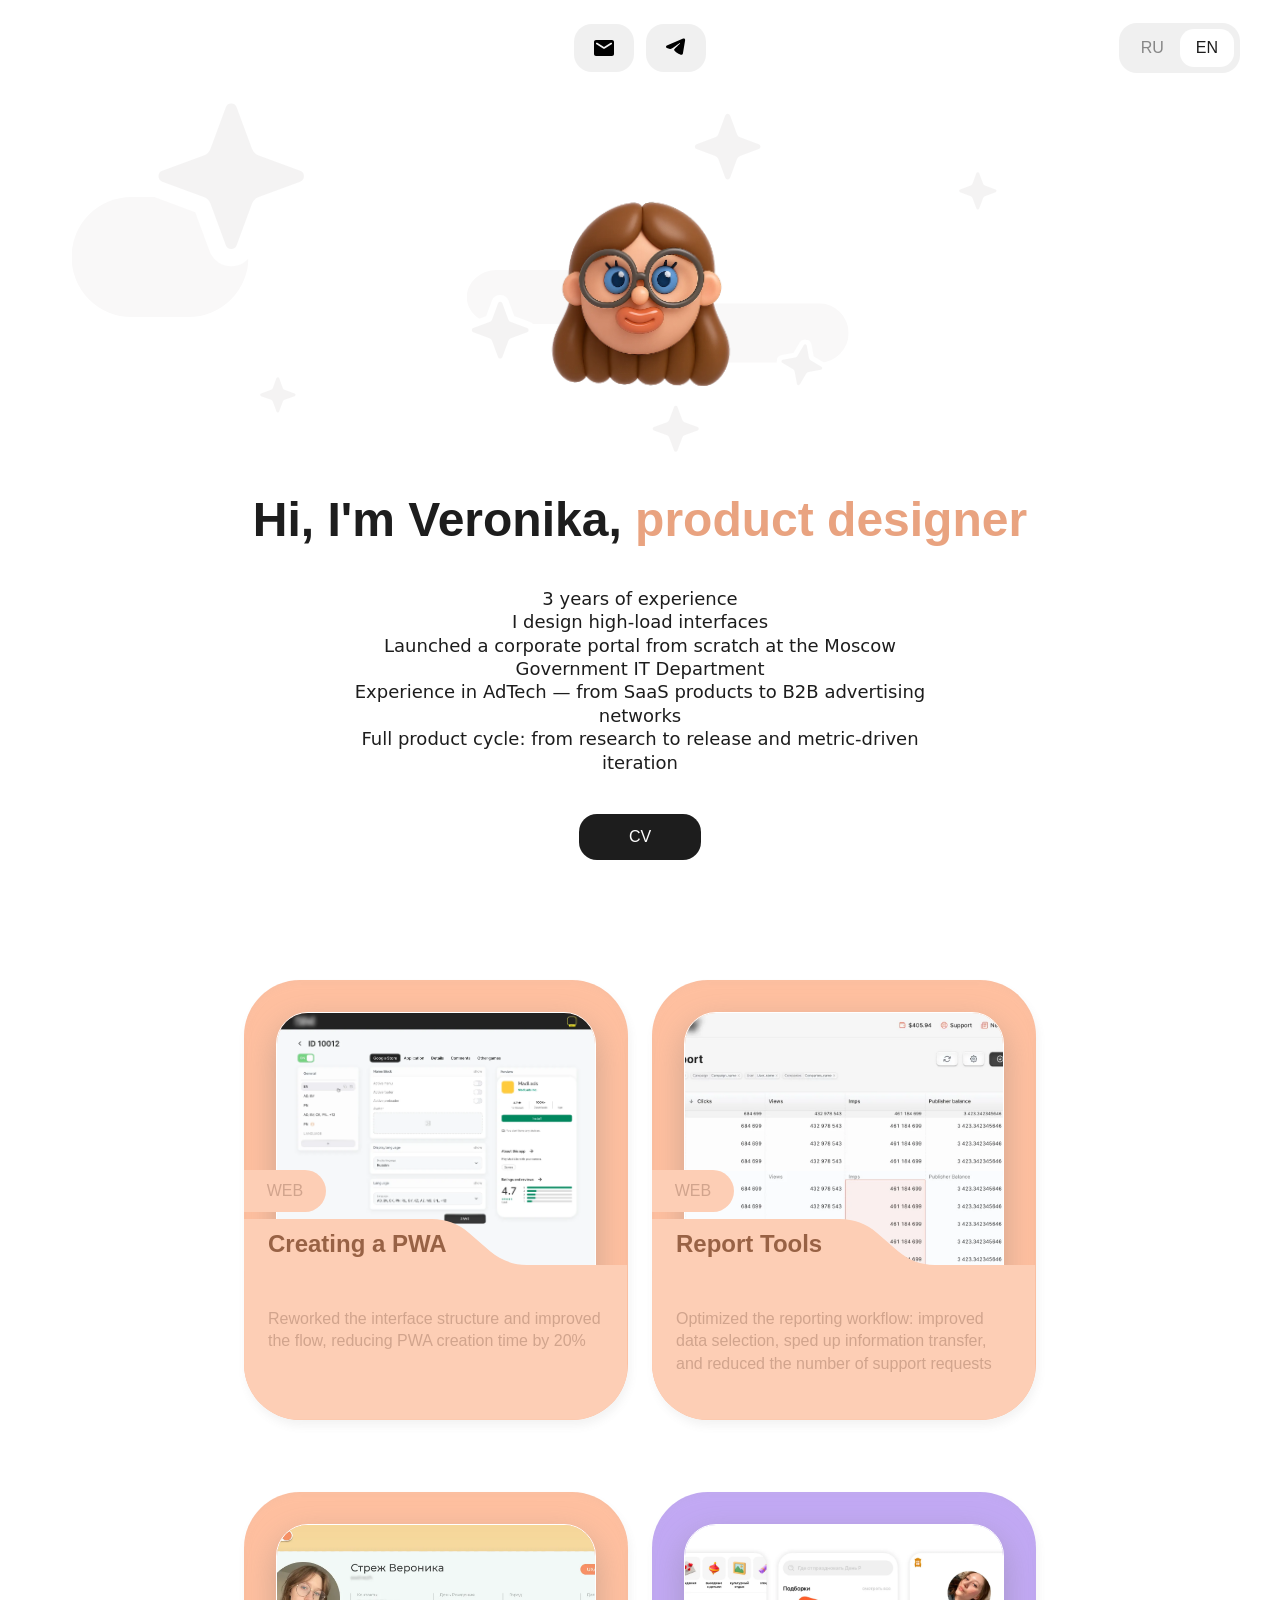
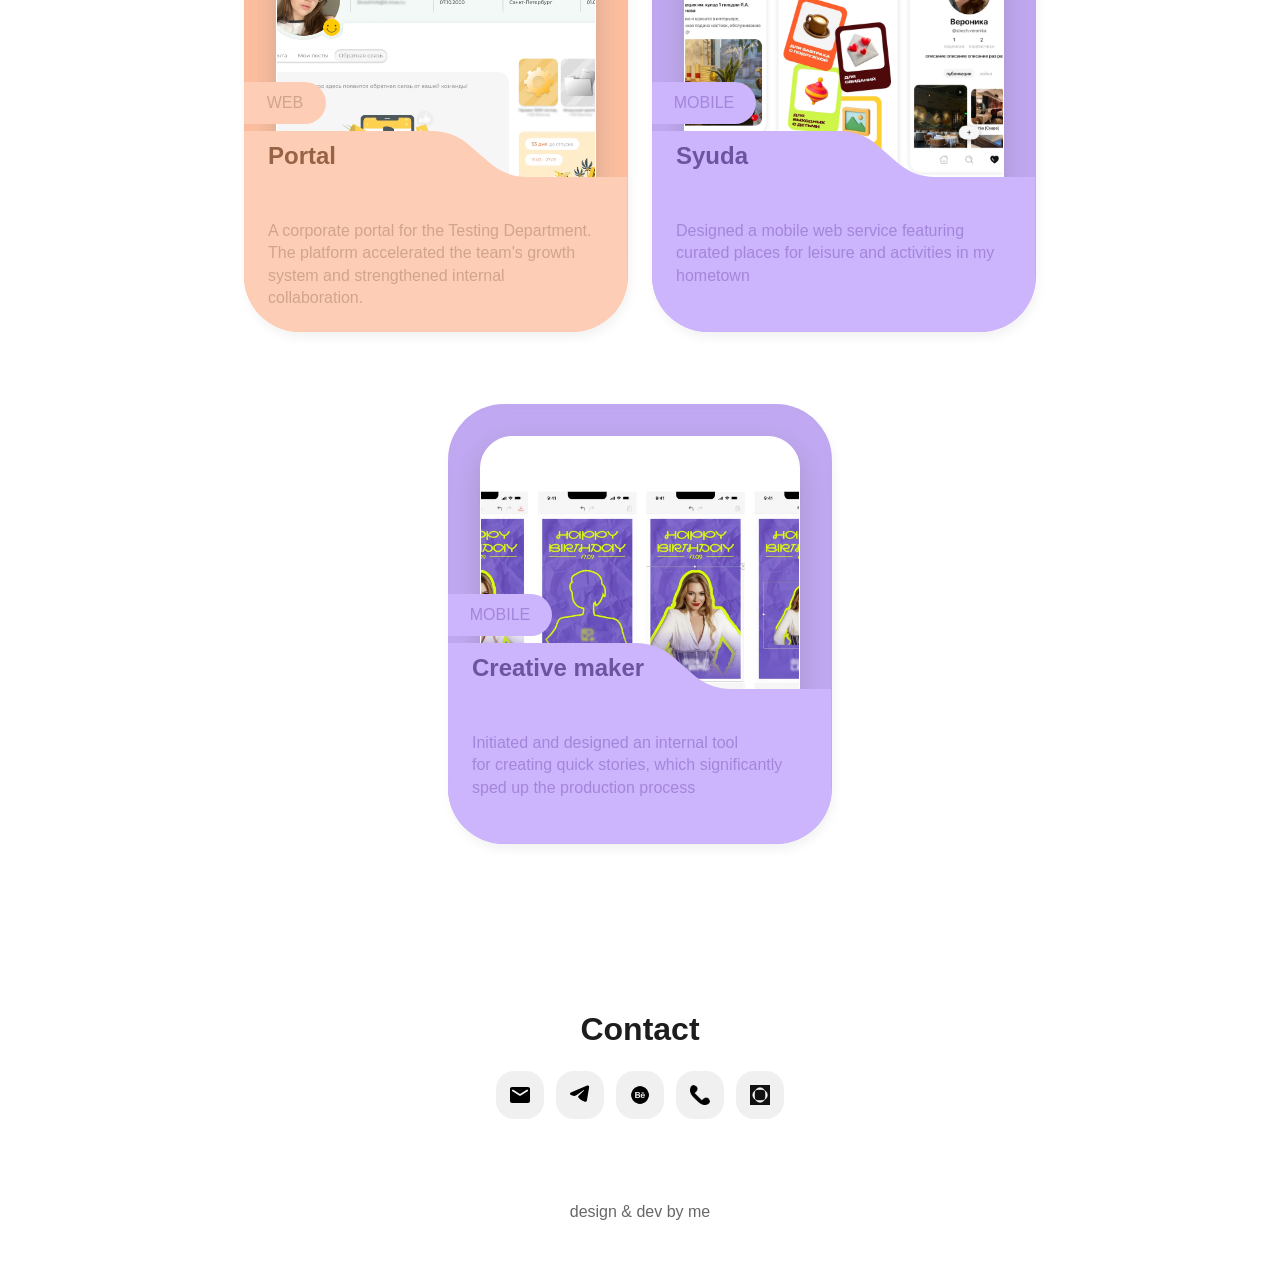
==== index.html @ a5e34893 "fix bh icon size" ====
<!DOCTYPE html>
<html lang="ru">
<head>
    <meta charset="UTF-8">
    <meta name="viewport" content="width=device-width, initial-scale=1.0">
    <title>Veronika Strezh - Portfolio</title>
    <link rel="icon" type="image/webp" href="images/avatar.webp">
    <link rel="apple-touch-icon" href="images/avatar.webp">
    <link rel="preload" as="image" href="images/avatar.webp">
    <link rel="preload" as="image" href="images/project-nda.webp">
    <link rel="preload" as="image" href="images/project-portal.webp">
    <link rel="preload" as="image" href="images/cell-selection.webp">
    <link rel="preload" as="image" href="images/syuda_2.webp">
    <link rel="preload" as="image" href="images/Frame 10659.webp">
    <link rel="stylesheet" href="styles.css">
    
    <!-- Yandex.Metrika counter -->
    <script type="text/javascript">
        (function(m,e,t,r,i,k,a){
            m[i]=m[i]||function(){(m[i].a=m[i].a||[]).push(arguments)};
            m[i].l=1*new Date();
            for (var j = 0; j < document.scripts.length; j++) {if (document.scripts[j].src === r) { return; }}
            k=e.createElement(t),a=e.getElementsByTagName(t)[0],k.async=1,k.src=r,a.parentNode.insertBefore(k,a)
        })(window, document,'script','https://mc.yandex.ru/metrika/tag.js?id=105452955', 'ym');

        ym(105452955, 'init', {ssr:true, webvisor:true, clickmap:true, ecommerce:"dataLayer", accurateTrackBounce:true, trackLinks:true});
    </script>
    <noscript><div><img src="https://mc.yandex.ru/watch/105452955" style="position:absolute; left:-9999px;" alt="" loading="lazy" width="1" height="1" /></div></noscript>
    <!-- /Yandex.Metrika counter -->
</head>
<body>
    <!-- Header -->
    <header class="header">
        <div class="header-container">
            <div class="email-btn-wrapper">
                <button class="header-email-btn" id="email-btn">
                    <svg class="email-icon" width="20" height="16" viewBox="0 0 20 16" fill="none" xmlns="http://www.w3.org/2000/svg" aria-hidden="true" focusable="false">
                        <path d="M18 0H2C0.9 0 0.00999999 0.9 0.00999999 2L0 14C0 15.1 0.9 16 2 16H18C19.1 16 20 15.1 20 14V2C20 0.9 19.1 0 18 0ZM17.6 4.25L10.53 8.67C10.21 8.87 9.79 8.87 9.47 8.67L2.4 4.25C2.29973 4.19371 2.21192 4.11766 2.14189 4.02645C2.07186 3.93525 2.02106 3.83078 1.99258 3.71937C1.96409 3.60796 1.9585 3.49194 1.97616 3.37831C1.99381 3.26468 2.03434 3.15581 2.09528 3.0583C2.15623 2.96079 2.23632 2.87666 2.33073 2.811C2.42513 2.74533 2.53187 2.69951 2.6445 2.6763C2.75712 2.65309 2.87328 2.65297 2.98595 2.67595C3.09863 2.69893 3.20546 2.74453 3.3 2.81L10 7L16.7 2.81C16.7945 2.74453 16.9014 2.69893 17.014 2.67595C17.1267 2.65297 17.2429 2.65309 17.3555 2.6763C17.4681 2.69951 17.5749 2.74533 17.6693 2.811C17.7637 2.87666 17.8438 2.96079 17.9047 3.0583C17.9657 3.15581 18.0062 3.26468 18.0238 3.37831C18.0415 3.49194 18.0359 3.60796 18.0074 3.71937C17.9789 3.83078 17.9281 3.93525 17.8581 4.02645C17.7881 4.11766 17.7003 4.19371 17.6 4.25Z" fill="black"/>
                    </svg>
                    <span class="email-text">strezh.veronika@mail.ru</span>
                </button>
                <div id="email-notification" class="email-notification" data-i18n="email-copied">Email copied</div>
            </div>
            <button class="header-email-btn telegram-header-btn" id="telegram-btn">
                <svg class="email-icon" width="21" height="20" viewBox="0 0 21 20" fill="none" xmlns="http://www.w3.org/2000/svg" aria-hidden="true" focusable="false">
                    <path fill-rule="evenodd" clip-rule="evenodd" d="M18.0169 0.117465C18.264 0.013456 18.5345 -0.022416 18.8002 0.0135823C19.0659 0.0495806 19.317 0.156133 19.5276 0.32215C19.7381 0.488167 19.9003 0.707579 19.9973 0.957548C20.0942 1.20752 20.1224 1.47891 20.0789 1.74347L17.8109 15.5005C17.5909 16.8275 16.1349 17.5885 14.9179 16.9275C13.8999 16.3745 12.3879 15.5225 11.0279 14.6335C10.3479 14.1885 8.26489 12.7635 8.52089 11.7495C8.74089 10.8825 12.2409 7.62447 14.2409 5.68747C15.0259 4.92647 14.6679 4.48747 13.7409 5.18747C11.4389 6.92547 7.74289 9.56847 6.52089 10.3125C5.44289 10.9685 4.88089 11.0805 4.20889 10.9685C2.98289 10.7645 1.84589 10.4485 0.917888 10.0635C-0.336112 9.54347 -0.275112 7.81947 0.916888 7.31747L18.0169 0.117465Z" fill="black"/>
                </svg>
                <span class="email-text">@raaisondetre</span>
            </button>
            <div class="header-lang">
                <button class="lang-btn active">RU</button>
                <button class="lang-btn">EN</button>
            </div>
        </div>
    </header>

    <!-- Hero Section -->
    <section class="hero">
        <div class="hero-container">
            <div class="hero-avatar">
                <div class="avatar-placeholder">
                    <img src="images/element.bck-left.svg" alt="" class="avatar-background-element" loading="lazy" width="119" height="40">
                    <img src="images/Star 8.svg" alt="" class="avatar-star-left-element" loading="lazy" width="63" height="63">
                    <img src="images/Star 8.svg" alt="" class="avatar-star-left-element-new-duplicate" loading="lazy" width="63" height="63">
                    <img src="images/element.bck-right.svg" alt="" class="avatar-background-element-right" loading="lazy" width="127" height="44">
                    <img src="images/Star 8.svg" alt="" class="avatar-star-right-element" loading="lazy" width="63" height="63">
                    <img src="images/Star 8.svg" alt="" class="avatar-star-right-element-duplicate" loading="lazy" width="63" height="63">
                    <img src="images/Star 8.svg" alt="" class="avatar-star-right-element-duplicate-2" loading="lazy" width="63" height="63">
                    <img src="images/Star 8.svg" alt="" class="avatar-star-5-element" loading="lazy" width="63" height="63">
                    <img src="images/element.bck-large-2.svg" alt="" class="avatar-background-element-duplicate" loading="lazy" width="59" height="40">
                    <img src="images/heart.webp" alt="" class="avatar-heart-element" loading="lazy" width="512" height="512">
                    <img src="images/heart.webp" alt="" class="avatar-heart-element-duplicate" loading="lazy" width="512" height="512">
                    <img src="images/heart.webp" alt="" class="avatar-heart-element-duplicate-2" loading="lazy" width="512" height="512">
                    <img src="images/Star 8.svg" alt="" class="avatar-heart-element-star" loading="lazy" width="63" height="63">
                    <img src="images/Star 8.svg" alt="" class="avatar-star-3-element" loading="lazy" width="63" height="63">
                    <img src="images/Star 8.svg" alt="" class="avatar-star-8-duplicate" loading="lazy" width="63" height="63">
                    <img src="images/heart.webp" alt="" class="avatar-heart-element-top" loading="lazy" width="512" height="512">
                    <img src="images/heart.webp" alt="" class="avatar-heart-element-top-duplicate" loading="lazy" width="512" height="512">
                    <img src="images/Star 8.svg" alt="" class="avatar-star-element" loading="lazy" width="63" height="63">
                    <img src="images/avatar.webp" alt="Veronika Strezh" class="avatar-image" decoding="async" fetchpriority="high" loading="eager" width="274" height="274">
                </div>
            </div>
            <h1 class="hero-title" data-i18n="hero-title">Hi, I'm Veronika, <span class="product-designer" data-i18n="product-designer">product designer</span></h1>
            <div class="hero-description-container">
                <p class="hero-description" data-i18n="hero-description">
                    3 years of experience<br>I design high-load interfaces<br>Launched a corporate portal from scratch at the Moscow Government IT Department<br>Experience in AdTech — from SaaS products to B2B advertising networks<br>Full product cycle: from research to release and metric-driven iteration
                </p>
            </div>
            <button class="btn-cv" data-i18n="cv">CV</button>
        </div>
    </section>

    <!-- Projects Section -->
    <section class="projects">
        <div class="projects-container">
            <a href="pwa.html" class="project-card-link">
                <div class="project-card">
                    <img src="images/project-nda.webp" alt="NDA Project" class="project-image" decoding="async" loading="lazy" width="320" height="330">
                    <span class="project-tag">web</span>
                    <svg class="overlay-vector" width="421" height="220" viewBox="0 0 421 220" fill="none" xmlns="http://www.w3.org/2000/svg" aria-hidden="true" focusable="false">
                        <path d="M0 3.62471e-05L206.267 3.61827e-06C221.019 1.28479e-06 235.274 5.32373 246.415 14.9929L269.835 35.3197C280.976 44.9888 295.231 50.3125 309.983 50.3125L420 50.3125L420.084 163.959C420.107 194.903 395.028 220 364.084 220H56.0933C25.1778 220 0.110902 194.947 0.0933144 164.032L0 3.62471e-05Z" fill="#FDCEB5"/>
                    </svg>
                    <div class="overlay-text">
                        <h3 class="overlay-title" data-i18n="project-1-title">Creating a PWA</h3>
                        <p class="overlay-description" data-i18n="project-1-description">Reworked the interface structure and improved the flow, reducing PWA creation time by&nbsp;20%</p>
                    </div>
                </div>
            </a>

            <a href="cell-selection.html" class="project-card-link">
                <div class="project-card">
                    <img src="images/cell-selection.webp" alt="Cell selection Project" class="project-image" decoding="async" loading="lazy" width="320" height="330">
                    <span class="project-tag">web</span>
                    <svg class="overlay-vector" width="421" height="220" viewBox="0 0 421 220" fill="none" xmlns="http://www.w3.org/2000/svg" aria-hidden="true" focusable="false">
                        <path d="M0 3.62471e-05L206.267 3.61827e-06C221.019 1.28479e-06 235.274 5.32373 246.415 14.9929L269.835 35.3197C280.976 44.9888 295.231 50.3125 309.983 50.3125L420 50.3125L420.084 163.959C420.107 194.903 395.028 220 364.084 220H56.0933C25.1778 220 0.110902 194.947 0.0933144 164.032L0 3.62471e-05Z" fill="#FDCEB5"/>
                    </svg>
                    <div class="overlay-text">
                        <h3 class="overlay-title" data-i18n="project-4-title">Report Tools</h3>
                        <p class="overlay-description" data-i18n="project-4-description">Optimized the reporting workflow: improved data selection, sped up&nbsp;information transfer, and reduced the number of&nbsp;support requests</p>
                    </div>
                </div>
            </a>

            <a href="portal.html" class="project-card-link">
                <div class="project-card">
                    <img src="images/project-portal.webp" alt="Portal Project" class="project-image" decoding="async" loading="lazy" width="320" height="330">
                    <span class="project-tag">web</span>
                    <svg class="overlay-vector" width="421" height="220" viewBox="0 0 421 220" fill="none" xmlns="http://www.w3.org/2000/svg" aria-hidden="true" focusable="false">
                        <path d="M0 3.62471e-05L206.267 3.61827e-06C221.019 1.28479e-06 235.274 5.32373 246.415 14.9929L269.835 35.3197C280.976 44.9888 295.231 50.3125 309.983 50.3125L420 50.3125L420.084 163.959C420.107 194.903 395.028 220 364.084 220H56.0933C25.1778 220 0.110902 194.947 0.0933144 164.032L0 3.62471e-05Z" fill="#FDCEB5"/>
                    </svg>
                    <div class="overlay-text">
                        <h3 class="overlay-title" data-i18n="project-2-title">Portal</h3>
                        <p class="overlay-description" data-i18n="project-2-description">A corporate portal for the&nbsp;Testing Department. The&nbsp;platform accelerated the&nbsp;team's growth system and&nbsp;strengthened internal collaboration.</p>
                    </div>
                </div>
            </a>

            <a href="syuda.html" class="project-card-link">
                <div class="project-card">
                    <img src="images/syuda_2.webp" alt="Сюда" class="project-image" decoding="async" loading="lazy" width="320" height="330">
                    <span class="project-tag">mobile</span>
                    <svg class="overlay-vector" width="421" height="220" viewBox="0 0 421 220" fill="none" xmlns="http://www.w3.org/2000/svg" aria-hidden="true" focusable="false">
                        <path d="M0 3.62471e-05L206.267 3.61827e-06C221.019 1.28479e-06 235.274 5.32373 246.415 14.9929L269.835 35.3197C280.976 44.9888 295.231 50.3125 309.983 50.3125L420 50.3125L420.084 163.959C420.107 194.903 395.028 220 364.084 220H56.0933C25.1778 220 0.110902 194.947 0.0933144 164.032L0 3.62471e-05Z" fill="#CDB5FD"/>
                    </svg>
                    <div class="overlay-text">
                        <h3 class="overlay-title" data-i18n="project-5-title">Report Tools</h3>
                        <p class="overlay-description" data-i18n="project-5-description">Optimized the reporting workflow: improved data selection, sped up&nbsp;information transfer, and reduced the number of&nbsp;support requests</p>
                    </div>
                </div>
            </a>

            <a href="creative-maker.html" class="project-card-link">
                <div class="project-card">
                    <img src="images/Frame 10659.webp" alt="Generation 1" class="project-image project-image-third" decoding="async" loading="lazy" width="320" height="330">
                    <span class="project-tag">mobile</span>
                    <svg class="overlay-vector" width="421" height="220" viewBox="0 0 421 220" fill="none" xmlns="http://www.w3.org/2000/svg" aria-hidden="true" focusable="false">
                        <path d="M0 3.62471e-05L206.267 3.61827e-06C221.019 1.28479e-06 235.274 5.32373 246.415 14.9929L269.835 35.3197C280.976 44.9888 295.231 50.3125 309.983 50.3125L420 50.3125L420.084 163.959C420.107 194.903 395.028 220 364.084 220H56.0933C25.1778 220 0.110902 194.947 0.0933144 164.032L0 3.62471e-05Z" fill="#CDB5FD"/>
                    </svg>
                    <div class="overlay-text">
                        <h3 class="overlay-title" data-i18n="project-3-title">Creative maker</h3>
                        <p class="overlay-description" data-i18n="project-3-description">Initiated and designed an internal tool for&nbsp;creating quick stories, which significantly sped up&nbsp;the production process</p>
                    </div>
                </div>
            </a>
        </div>
    </section>

    <!-- Footer / Contact -->
    <footer class="footer">
        <div class="footer-container">
            <h2 class="footer-title" data-i18n="contact">Contact</h2>
            <div class="footer-buttons">
                <div class="email-btn-wrapper">
                    <button class="header-email-btn footer-contact-btn" id="footer-email-btn-1">
                        <svg class="email-icon" width="20" height="16" viewBox="0 0 20 16" fill="none" xmlns="http://www.w3.org/2000/svg" aria-hidden="true" focusable="false">
                            <path d="M18 0H2C0.9 0 0.00999999 0.9 0.00999999 2L0 14C0 15.1 0.9 16 2 16H18C19.1 16 20 15.1 20 14V2C20 0.9 19.1 0 18 0ZM17.6 4.25L10.53 8.67C10.21 8.87 9.79 8.87 9.47 8.67L2.4 4.25C2.29973 4.19371 2.21192 4.11766 2.14189 4.02645C2.07186 3.93525 2.02106 3.83078 1.99258 3.71937C1.96409 3.60796 1.9585 3.49194 1.97616 3.37831C1.99381 3.26468 2.03434 3.15581 2.09528 3.0583C2.15623 2.96079 2.23632 2.87666 2.33073 2.811C2.42513 2.74533 2.53187 2.69951 2.6445 2.6763C2.75712 2.65309 2.87328 2.65297 2.98595 2.67595C3.09863 2.69893 3.20546 2.74453 3.3 2.81L10 7L16.7 2.81C16.7945 2.74453 16.9014 2.69893 17.014 2.67595C17.1267 2.65297 17.2429 2.65309 17.3555 2.6763C17.4681 2.69951 17.5749 2.74533 17.6693 2.811C17.7637 2.87666 17.8438 2.96079 17.9047 3.0583C17.9657 3.15581 18.0062 3.26468 18.0238 3.37831C18.0415 3.49194 18.0359 3.60796 18.0074 3.71937C17.9789 3.83078 17.9281 3.93525 17.8581 4.02645C17.7881 4.11766 17.7003 4.19371 17.6 4.25Z" fill="black"/>
                        </svg>
                        <span class="email-text">strezh.veronika@mail.ru</span>
                    </button>
                    <div class="email-notification footer-notification" id="footer-email-notification-1" data-i18n="email-copied">Email copied</div>
                </div>
                <button class="header-email-btn footer-contact-btn" id="footer-telegram-btn-1">
                    <svg class="email-icon" width="21" height="20" viewBox="0 0 21 20" fill="none" xmlns="http://www.w3.org/2000/svg" aria-hidden="true" focusable="false">
                        <path fill-rule="evenodd" clip-rule="evenodd" d="M18.0169 0.117465C18.264 0.013456 18.5345 -0.022416 18.8002 0.0135823C19.0659 0.0495806 19.317 0.156133 19.5276 0.32215C19.7381 0.488167 19.9003 0.707579 19.9973 0.957548C20.0942 1.20752 20.1224 1.47891 20.0789 1.74347L17.8109 15.5005C17.5909 16.8275 16.1349 17.5885 14.9179 16.9275C13.8999 16.3745 12.3879 15.5225 11.0279 14.6335C10.3479 14.1885 8.26489 12.7635 8.52089 11.7495C8.74089 10.8825 12.2409 7.62447 14.2409 5.68747C15.0259 4.92647 14.6679 4.48747 13.7409 5.18747C11.4389 6.92547 7.74289 9.56847 6.52089 10.3125C5.44289 10.9685 4.88089 11.0805 4.20889 10.9685C2.98289 10.7645 1.84589 10.4485 0.917888 10.0635C-0.336112 9.54347 -0.275112 7.81947 0.916888 7.31747L18.0169 0.117465Z" fill="black"/>
                    </svg>
                    <span class="email-text">@raaisondetre</span>
                </button>
                <button class="header-email-btn footer-contact-btn" id="footer-behance-btn">
                    <img src="images/bh.png" alt="BH" class="email-icon" loading="lazy" width="24" height="24">
                    <span class="email-text">strezh.veronika@mail.ru</span>
                </button>
                <div class="email-btn-wrapper">
                    <button class="header-email-btn footer-contact-btn" id="footer-phone-btn">
                        <img src="images/phone.png" alt="Phone" class="email-icon" loading="lazy" width="20" height="20">
                    </button>
                    <div class="email-notification footer-notification" id="footer-phone-notification" data-i18n="phone-copied">Phone number copied</div>
                </div>
                <button class="header-email-btn footer-contact-btn" id="footer-dprofile-btn">
                    <img src="images/dprofile.jpg" alt="Profile" class="email-icon" loading="lazy" width="20" height="20">
                    <span class="email-text">strezh.veronika@mail.ru</span>
                </button>
            </div>
            <p class="footer-credit" data-i18n="footer-credit">design & dev by me</p>
        </div>
    </footer>

    <script>
        const emailBtn = document.getElementById('email-btn');
        const notification = document.getElementById('email-notification');
        const email = 'strezh.veronika@mail.ru';

        emailBtn.addEventListener('click', async function() {
            try {
                await navigator.clipboard.writeText(email);
                
                // Показываем уведомление
                notification.classList.add('show');
                
                // Скрываем уведомление через 1 секунду
                setTimeout(() => {
                    notification.classList.remove('show');
                }, 1000);
            } catch (err) {
                // Fallback для старых браузеров
                const textArea = document.createElement('textarea');
                textArea.value = email;
                textArea.style.position = 'fixed';
                textArea.style.opacity = '0';
                document.body.appendChild(textArea);
                textArea.select();
                document.execCommand('copy');
                document.body.removeChild(textArea);
                
                notification.classList.add('show');
                setTimeout(() => {
                    notification.classList.remove('show');
                }, 1000);
            }
        });

        const telegramBtn = document.getElementById('telegram-btn');
        const telegramUsername = 'raaisondetre';

        telegramBtn.addEventListener('click', function() {
            // Открываем Telegram с контактом
            window.open(`https://t.me/${telegramUsername}`, '_blank');
        });

        // Переключение языка
        const translations = {
            ru: {
                'email-copied': 'email скопирован',
                'hero-title': 'Привет,<br>Я — Вероника,',
                'product-designer': 'продуктовый дизайнер',
                'hero-description': '3 года опыта<br>Проектирую высоконагруженные интерфейсы<br>Запустила с нуля корпоративный портал в ДИТ Москвы<br>Опыт в AdTech — от SaaS и до B2B-рекламных сетей<br>Полный цикл: от исследований до релиза и развития на основе метрик',
                'cv': 'Резюме',
                'project-1-title': 'Создание PWA',
                'project-1-description': 'Переработала структуру интерфейса и&nbsp;улучшила флоу, время&nbsp;на создание PWA сократилось на&nbsp;20%',
                'project-2-title': 'Портал',
                'project-2-description': 'Корпоративный портал для отдела тестирования ДИТ. Ускорил рост команды и повысил вовлечённость',
                'project-3-title': 'Конструктор<br>креативов',
                'project-3-description': 'Инициировала и спроектировала внутренний инструмент для генерации сторис, ускорив их создание',
                'project-4-title': 'Оптимизация<br>отчетов',
                'project-4-description': 'Оптимизировала работу с отчётами: ускорила перенос данных и снизила нагрузку на поддержку',
                'project-5-title': 'Сюдá',
                'project-5-description': 'Создала мобильный веб-сервис с&nbsp;подборками мест для досуга в родном городе',
                'contact': 'Контакты',
                'phone-copied': 'номер телефона скопирован',
                'footer-credit': 'design & dev by me'
            },
            en: {
                'email-copied': 'email copied',
                'hero-title': 'Hi, I\'m Veronika,',
                'product-designer': 'product designer',
                'hero-description': '3 years of experience<br>I design high-load interfaces<br>Launched a corporate portal from scratch at the Moscow Government IT Department<br>Experience in AdTech — from SaaS products to B2B advertising networks<br>Full product cycle: from research to release and metric-driven iteration',
                'cv': 'CV',
                'project-1-title': 'Creating a PWA',
                'project-1-description': 'Reworked the interface structure and improved the flow, reducing PWA creation time by&nbsp;20%',
                'project-2-title': 'Portal',
                'project-2-description': 'A corporate portal for the&nbsp;Testing Department. The&nbsp;platform accelerated the&nbsp;team\'s growth system and&nbsp;strengthened internal collaboration.',
                'project-3-title': 'Creative maker',
                'project-3-description': 'Initiated and designed an internal tool for&nbsp;creating quick stories, which significantly sped up&nbsp;the production process',
                'project-4-title': 'Report Tools',
                'project-4-description': 'Optimized the reporting workflow: improved data selection, sped up&nbsp;information transfer, and reduced the number of&nbsp;support requests',
                'project-5-title': 'Syuda',
                'project-5-description': 'Designed a mobile web service featuring curated places for leisure and activities in my hometown',
                'contact': 'Contact',
                'phone-copied': 'phone number copied',
                'footer-credit': 'design & dev by me'
            }
        };

        // Определяем язык системы пользователя
        const browserLang = navigator.language || navigator.userLanguage;
        const systemLang = browserLang.startsWith('ru') ? 'ru' : 'en';
        let currentLanguage = localStorage.getItem('language') || systemLang;
        const langButtons = document.querySelectorAll('.lang-btn');
        
        // Убираем класс active со всех кнопок при загрузке, чтобы избежать конфликтов
        langButtons.forEach(btn => btn.classList.remove('active'));
        
        function updateLanguage(lang) {
            currentLanguage = lang;
            localStorage.setItem('language', lang);
            document.documentElement.lang = lang;
            
            // Обновляем все элементы с data-i18n
            document.querySelectorAll('[data-i18n]').forEach(element => {
                const key = element.getAttribute('data-i18n');
                if (translations[lang] && translations[lang][key]) {
                    const translation = translations[lang][key];
                    
                    // Для hero-title нужно обработать отдельно, так как там есть вложенный span
                    if (key === 'hero-title') {
                        const productDesignerSpan = element.querySelector('.product-designer');
                        if (productDesignerSpan) {
                            const designerKey = productDesignerSpan.getAttribute('data-i18n');
                            if (translations[lang][designerKey]) {
                                element.innerHTML = translation + ' <span class="product-designer" data-i18n="product-designer">' + translations[lang][designerKey] + '</span>';
                            }
                        } else {
                            element.innerHTML = translation;
                        }
                        // Для русского языка уменьшаем интерлиньяж до 105%
                        if (lang === 'ru') {
                            element.style.lineHeight = '105%';
                        } else {
                            element.style.lineHeight = ''; // Сбрасываем для других языков
                        }
                    }
                    // Для заголовков проектов 3 и 4 добавляем интерлиньяж 110% только для русского и только в мобильной версии
                    else if (key === 'project-3-title' || key === 'project-4-title') {
                        element.innerHTML = translation;
                        // Интерлиньяж будет применен через updateProjectTitlesLineHeight
                    }
                    else if (element.tagName === 'INPUT' || element.tagName === 'BUTTON') {
                        element.textContent = translation;
                    } else {
                        element.innerHTML = translation;
                    }
                }
            });
            
            // Обновляем активную кнопку языка
            langButtons.forEach((btn, index) => {
                btn.classList.remove('active');
                const btnText = btn.textContent.trim().toUpperCase();
                if (btnText === lang.toUpperCase() || (lang === 'ru' && index === 0) || (lang === 'en' && index === 1)) {
                    btn.classList.add('active');
                }
            });
            
            // Для мобильной версии убираем <br> из заголовков проектов 3 и 4
            if (window.innerWidth <= 768) {
                const project3Title = document.querySelector('[data-i18n="project-3-title"]');
                const project4Title = document.querySelector('[data-i18n="project-4-title"]');
                if (project3Title) {
                    project3Title.innerHTML = project3Title.innerHTML.replace(/<br\s*\/?>/gi, ' ');
                }
                if (project4Title) {
                    project4Title.innerHTML = project4Title.innerHTML.replace(/<br\s*\/?>/gi, ' ');
                }
            }
            
            // Обновляем интерлиньяж заголовков проектов
            if (typeof updateProjectTitlesLineHeight === 'function') {
                updateProjectTitlesLineHeight();
            }
        }
        
        // Функция для обработки мобильной версии заголовков
        function handleMobileTitles() {
            if (window.innerWidth <= 768) {
                const project3Title = document.querySelector('[data-i18n="project-3-title"]');
                const project4Title = document.querySelector('[data-i18n="project-4-title"]');
                if (project3Title) {
                    project3Title.innerHTML = project3Title.innerHTML.replace(/<br\s*\/?>/gi, ' ');
                }
                if (project4Title) {
                    project4Title.innerHTML = project4Title.innerHTML.replace(/<br\s*\/?>/gi, ' ');
                }
            }
        }
        
        // Функция для обновления интерлиньяжа заголовков проектов
        function updateProjectTitlesLineHeight() {
            const project1Title = document.querySelector('[data-i18n="project-1-title"]');
            const project2Title = document.querySelector('[data-i18n="project-2-title"]');
            const project3Title = document.querySelector('[data-i18n="project-3-title"]');
            const project4Title = document.querySelector('[data-i18n="project-4-title"]');
            
            // Для проектов 1 и 2 - убираем интерлиньяж везде
            [project1Title, project2Title].forEach(element => {
                if (element) {
                    element.style.lineHeight = '';
                }
            });
            
            // Для проектов 3 и 4 - интерлиньяж 115% только в десктопной версии и только для русского
            [project3Title, project4Title].forEach(element => {
                if (element) {
                    if (currentLanguage === 'ru' && window.innerWidth > 768) {
                        element.style.lineHeight = '115%';
                    } else {
                        element.style.lineHeight = '';
                    }
                }
            });
        }
        
        window.addEventListener('resize', function() {
            if (window.innerWidth <= 768) {
                handleMobileTitles();
            } else {
                // При возврате к десктопной версии восстанавливаем <br> через updateLanguage
                updateLanguage(currentLanguage);
            }
            updateProjectTitlesLineHeight();
        });
        
        // Инициализация языка при загрузке страницы
        updateLanguage(currentLanguage);
        
        // Применяем интерлиньяж при загрузке
        updateProjectTitlesLineHeight();
        
        langButtons.forEach(button => {
            button.addEventListener('click', function() {
                const lang = this.textContent.toLowerCase();
                updateLanguage(lang);
            });
        });

        // CV button
        const cvButton = document.querySelector('.btn-cv');
        if (cvButton) {
            cvButton.addEventListener('click', function() {
                const lang = currentLanguage || 'ru';
                if (lang === 'ru') {
                    window.open('https://drive.google.com/file/d/1SQTJI-7Dpf7QUQ7m8-5lgrxsjGfM0SDj/view?usp=sharing', '_blank');
                } else {
                    window.open('https://drive.google.com/file/d/1kkiyzhUDmQ9JnPPJvr_lQAU3cj8gxm2f/view?usp=sharing', '_blank');
                }
            });
        }

        // Footer email button
        const footerEmailBtn1 = document.getElementById('footer-email-btn-1');
        const footerEmailNotification1 = document.getElementById('footer-email-notification-1');
        
        if (footerEmailBtn1) {
            footerEmailBtn1.addEventListener('click', async function() {
                try {
                    await navigator.clipboard.writeText(email);
                    footerEmailNotification1.classList.add('show');
                    setTimeout(() => {
                        footerEmailNotification1.classList.remove('show');
                    }, 1000);
                } catch (err) {
                    const textArea = document.createElement('textarea');
                    textArea.value = email;
                    textArea.style.position = 'fixed';
                    textArea.style.opacity = '0';
                    document.body.appendChild(textArea);
                    textArea.select();
                    document.execCommand('copy');
                    document.body.removeChild(textArea);
                    footerEmailNotification1.classList.add('show');
                    setTimeout(() => {
                        footerEmailNotification1.classList.remove('show');
                    }, 1000);
                }
            });
        }

        // Footer telegram button
        const footerTelegramBtn1 = document.getElementById('footer-telegram-btn-1');
        
        if (footerTelegramBtn1) {
            footerTelegramBtn1.addEventListener('click', function() {
                window.open('https://t.me/raaisondetre', '_blank');
            });
        }

        // Footer behance button
        const footerBehanceBtn = document.getElementById('footer-behance-btn');
        
        if (footerBehanceBtn) {
            footerBehanceBtn.addEventListener('click', function() {
                window.open('https://www.behance.net/ssstrezh', '_blank');
            });
        }

        // Footer dprofile button
        const footerDprofileBtn = document.getElementById('footer-dprofile-btn');
        
        if (footerDprofileBtn) {
            footerDprofileBtn.addEventListener('click', function() {
                window.open('https://dprofile.ru/ssstrezh', '_blank');
            });
        }

        // Footer phone button
        const footerPhoneBtn = document.getElementById('footer-phone-btn');
        const footerPhoneNotification = document.getElementById('footer-phone-notification');
        const phoneNumber = '+79245377701';
        
        if (footerPhoneBtn) {
            footerPhoneBtn.addEventListener('click', async function() {
                try {
                    await navigator.clipboard.writeText(phoneNumber);
                    footerPhoneNotification.classList.add('show');
                    setTimeout(() => {
                        footerPhoneNotification.classList.remove('show');
                    }, 1000);
                } catch (err) {
                    const textArea = document.createElement('textarea');
                    textArea.value = phoneNumber;
                    textArea.style.position = 'fixed';
                    textArea.style.opacity = '0';
                    document.body.appendChild(textArea);
                    textArea.select();
                    document.execCommand('copy');
                    document.body.removeChild(textArea);
                    footerPhoneNotification.classList.add('show');
                    setTimeout(() => {
                        footerPhoneNotification.classList.remove('show');
                    }, 1000);
                }
            });
        }
    </script>
    
    <!-- Yandex.Metrika counter -->
    <script type="text/javascript">
        (function(m,e,t,r,i,k,a){
            m[i]=m[i]||function(){(m[i].a=m[i].a||[]).push(arguments)};
            m[i].l=1*new Date();
            for (var j = 0; j < document.scripts.length; j++) {if (document.scripts[j].src === r) { return; }}
            k=e.createElement(t),a=e.getElementsByTagName(t)[0],k.async=1,k.src=r,a.parentNode.insertBefore(k,a)
        })(window, document,'script','https://mc.yandex.ru/metrika/tag.js?id=105452955', 'ym');

        ym(105452955, 'init', {ssr:true, webvisor:true, clickmap:true, ecommerce:"dataLayer", accurateTrackBounce:true, trackLinks:true});
    </script>
    <noscript><div><img src="https://mc.yandex.ru/watch/105452955" style="position:absolute; left:-9999px;" alt="" loading="lazy" width="1" height="1" /></div></noscript>
    <!-- /Yandex.Metrika counter -->
</body>
</html>
---- styles.css ----
* {
    margin: 0;
    padding: 0;
    box-sizing: border-box;
}

:root {
    --bg-color: #ffffff;
    --text-color: #1D1D1D;
    --card-bg: #2a2a2a;
    --card-text: #ffffff;
    --button-bg: #1D1D1D;
    --button-text: #ffffff;
    --border-radius: 12px;
    --shadow: 0 4px 12px rgba(0, 0, 0, 0.1);
}

/* Скрытие скроллбара для всех браузеров */
html {
    scroll-behavior: smooth;
    overflow-y: scroll;
    -ms-overflow-style: none;
    scrollbar-width: none;
}

html::-webkit-scrollbar {
    display: none;
}

body {
    font-family: -apple-system, BlinkMacSystemFont, 'Segoe UI', Roboto, 'Helvetica Neue', Arial, sans-serif;
    background-color: var(--bg-color);
    color: var(--text-color);
    line-height: 1.6;
    min-height: 100vh;
    overflow-x: hidden;
}

/* Header */
.header {
    padding: 24px 40px;
    background-color: var(--bg-color);
}

.header-container {
    max-width: 1200px;
    margin: 0 auto;
    display: flex;
    justify-content: center;
    align-items: center;
    gap: 12px;
    position: relative;
}

.header-email-btn {
    display: flex;
    align-items: center;
    justify-content: center;
    gap: 0;
    background-color: #F0F0F0;
    color: var(--text-color);
    border: none;
    padding: 14px 20px;
    border-radius: 18px;
    font-size: 16px;
    font-weight: 500;
    cursor: pointer;
    transition: all 0.6s ease;
    position: relative;
}

.header-email-btn:hover {
    background-color: #E8E8E8;
    padding: 14px 20px;
    gap: 12px;
}

.email-text {
    opacity: 0;
    max-width: 0;
    overflow: hidden;
    transition: opacity 0.6s ease, max-width 0.6s ease;
    white-space: nowrap;
    display: inline-block;
    margin: 0;
    padding: 0;
}

.header-email-btn:hover .email-text {
    opacity: 1;
    max-width: 300px;
}

.email-btn-wrapper {
    position: relative;
    display: inline-block;
}

.email-notification {
    position: absolute;
    top: calc(100% + 10px);
    left: 50%;
    transform: translateX(-50%) translateY(-10px);
    background-color: rgba(29, 29, 29, 0.8);
    color: #ffffff;
    padding: 12px 24px;
    border-radius: 16px;
    font-size: 14px;
    opacity: 0;
    transition: opacity 0.3s, transform 0.3s;
    pointer-events: none;
    z-index: 1000;
    white-space: nowrap;
}

.email-notification.show {
    opacity: 1;
    transform: translateX(-50%) translateY(0);
}

.footer-notification {
    position: absolute;
    top: calc(100% + 10px);
    left: 50%;
    transform: translateX(-50%) translateY(-10px);
    background-color: rgba(29, 29, 29, 0.8);
    color: #ffffff;
    padding: 12px 24px;
    border-radius: 16px;
    font-size: 14px;
    opacity: 0;
    pointer-events: none;
    transition: opacity 0.3s, transform 0.3s;
    white-space: nowrap;
    z-index: 1000;
}

.footer-notification.show {
    opacity: 1;
    transform: translateX(-50%) translateY(0);
}

.footer-buttons .email-btn-wrapper {
    position: relative;
}

.footer-contact-btn {
    padding: 14px !important;
    border-radius: 18px !important;
    gap: 0 !important;
    width: 48px !important;
    height: 48px !important;
    min-width: 48px !important;
    max-width: 48px !important;
    box-sizing: border-box !important;
    display: flex !important;
    align-items: center !important;
    justify-content: center !important;
    background-color: #F0F0F0 !important;
}

.footer-contact-btn img[src*="bh.webp"] {
    width: 24px;
    height: 24px;
    object-fit: contain;
}

.footer-contact-btn img[src*="dprofile.webp"] {
    width: 20px;
    height: 20px;
    border-radius: 4px;
    object-fit: cover;
}

.footer-contact-btn img[src*="phone.webp"] {
    width: 20px;
    height: 20px;
    object-fit: contain;
}

.email-icon {
    width: 20px;
    height: 20px;
    display: block;
    margin: 0;
    padding: 0;
    flex-shrink: 0;
    object-fit: contain;
}

.header-email-btn span {
    color: var(--text-color);
    font-size: 16px;
}

.header-lang {
    display: flex;
    gap: 0;
    position: absolute;
    right: 0;
    background-color: #F0F0F0;
    border-radius: 18px;
    padding: 6px;
    align-items: center;
}

.lang-btn {
    background: transparent;
    border: none;
    font-size: 16px;
    cursor: pointer;
    padding: 10px 16px;
    color: rgba(29, 29, 29, 0.5);
    font-weight: 500;
    transition: all 0.6s ease;
    border-radius: 14px;
    display: flex;
    align-items: center;
    justify-content: center;
}

.lang-btn.active {
    background-color: #FFFFFF;
    color: #1D1D1D;
    font-weight: 500;
}

.lang-btn:hover:not(.active) {
    opacity: 0.7;
}

/* Hero Section */
.hero {
    padding: 64px 40px 64px 40px;
    text-align: center;
}

.hero-container {
    max-width: 100%;
    margin: 0 auto;
}

.hero-description-container {
    max-width: 600px;
    margin: 0 auto;
}

.hero-avatar {
    margin-bottom: 48px;
}

.avatar-placeholder {
    width: 274px;
    height: 274px;
    margin: 0 auto;
    position: relative;
    display: flex;
    align-items: center;
    justify-content: center;
}

.avatar-background-element {
    position: absolute;
    left: 25%;
    top: 50%;
    transform: translate(calc(-50% - 16px), -50%) scale(1.5) scaleY(0.9);
    z-index: 0;
    width: auto;
    height: auto;
}

.avatar-star-left-element {
    position: absolute;
    left: 25%;
    top: 50%;
    transform: translate(calc(-50% - 16px + 40px - 100px - 400px + 80px + 16px + 40px), calc(-50% - 80px - 24px - 16px)) scale(2.88);
    z-index: 2;
    width: auto;
    height: auto;
}

.avatar-star-left-element-duplicate {
    position: absolute;
    left: 25%;
    top: 50%;
    transform: translate(calc(-50% - 16px + 40px - 100px - 400px + 80px + 16px + 40px + 40px - 60px - 80px - 40px - 48px), calc(-50% - 80px - 24px - 16px + 10px + 10px)) scale(0.973) rotate(-12deg);
    z-index: 2;
    width: auto;
    height: auto;
}

.avatar-star-left-element-duplicate img {
    opacity: 0;
}

.avatar-star-left-element-duplicate::before {
    content: '';
    position: absolute;
    top: 0;
    left: 0;
    width: 100%;
    height: 100%;
    background-color: #FBFBFB;
    -webkit-mask-image: url('images/Star 8.svg');
    mask-image: url('images/Star 8.svg');
    -webkit-mask-size: contain;
    mask-size: contain;
    -webkit-mask-repeat: no-repeat;
    mask-repeat: no-repeat;
    -webkit-mask-position: center;
    mask-position: center;
}

.avatar-star-left-element-duplicate-2 {
    position: absolute;
    left: 25%;
    top: 50%;
    transform: translate(calc(-50% - 16px + 40px - 100px - 400px + 80px + 16px + 40px + 40px - 60px - 80px - 40px - 48px + 20px + 14px + 24px - 12px - 6px - 10px - 4px), calc(-50% - 80px - 24px - 16px + 10px + 10px - 12px + 40px - 20px - 6px - 4px + 6px)) scale(0.733) rotate(-12deg);
    z-index: 2;
    width: auto;
    height: auto;
}

.avatar-star-left-element-duplicate-2 img {
    opacity: 0;
}

.avatar-star-left-element-duplicate-2::before {
    content: '';
    position: absolute;
    top: 0;
    left: 0;
    width: 100%;
    height: 100%;
    background-color: #FBFBFB;
    -webkit-mask-image: url('images/Star 8.svg');
    mask-image: url('images/Star 8.svg');
    -webkit-mask-size: contain;
    mask-size: contain;
    -webkit-mask-repeat: no-repeat;
    mask-repeat: no-repeat;
    -webkit-mask-position: center;
    mask-position: center;
}

.avatar-star-left-element-new-duplicate {
    position: absolute;
    left: 25%;
    top: 50%;
    transform: translate(calc(-50% - 16px + 40px - 100px - 400px + 80px + 16px + 40px + 600px - 80px - 20px - 20px - 16px - 20px), calc(-50% - 80px - 24px - 16px + 20px + 120px + 64px + 32px + 10px + 16px - 10px)) scale(0.913);
    z-index: 2;
    width: auto;
    height: auto;
}


.avatar-background-element-right {
    position: absolute;
    left: 75%;
    top: 50%;
    transform: translate(calc(50% - 74px), calc(-50% + 20px + 16px)) scale(1.5) scaleX(-0.91) scaleY(0.9);
    z-index: 0;
    width: auto;
    height: auto;
}

.avatar-star-right-element {
    position: absolute;
    left: 75%;
    top: 50%;
    transform: translate(calc(50% - 74px + 40px - 64px + 164px - 64px - 42px + 14px - 12px - 6px), calc(-50% + 20px + 16px - 10px - 60px - 60px - 32px - 8px - 8px - 8px)) scale(1.3);
    z-index: 2;
    width: auto;
    height: auto;
}

.avatar-star-right-element-duplicate {
    position: absolute;
    left: 75%;
    top: 50%;
    transform: translate(calc(50% - 74px + 40px - 64px + 164px - 64px - 42px + 14px - 12px - 6px + 400px - 40px - 50px - 60px), calc(-50% + 20px + 16px - 10px - 60px - 60px - 32px - 8px - 8px - 8px + 12px + 32px)) scale(0.74);
    z-index: 2;
    width: auto;
    height: auto;
}

.avatar-star-right-element-duplicate-2 {
    position: absolute;
    left: 75%;
    top: 50%;
    transform: translate(calc(50% - 74px + 40px - 64px + 164px - 64px - 42px + 14px - 12px - 6px + 400px - 40px - 50px - 60px - 800px + 120px - 20px), calc(-50% + 20px + 16px - 10px - 60px - 60px - 32px - 8px - 8px - 8px + 12px + 32px + 300px - 64px - 32px)) scale(0.70);
    z-index: 2;
    width: auto;
    height: auto;
}

.avatar-star-5-element {
    position: absolute;
    left: 75%;
    top: 50%;
    transform: translate(calc(50% - 74px + 40px - 64px + 164px - 64px - 42px + 14px - 12px - 6px + 40px + 10px + 24px), calc(-50% + 20px + 16px - 10px - 60px - 60px - 32px - 8px - 8px - 8px + 40px + 100px + 20px + 50px + 20px - 12px)) scale(0.82) rotate(10deg);
    z-index: 2;
    width: auto;
    height: auto;
}

.avatar-background-element-duplicate {
    position: absolute;
    left: 50%;
    top: 50%;
    transform: translate(calc(-50% - 480px), calc(-50% - 40px)) scale(3);
    z-index: 0;
    width: auto;
    height: auto;
}

.avatar-background-element-duplicate img {
    opacity: 0;
}

.avatar-background-element-duplicate::before {
    content: '';
    position: absolute;
    top: 0;
    left: 0;
    width: 100%;
    height: 100%;
    background-color: #FBFBFB;
    -webkit-mask-image: url('images/element.bck-large-2.svg');
    mask-image: url('images/element.bck-large-2.svg');
    -webkit-mask-size: contain;
    mask-size: contain;
    -webkit-mask-repeat: no-repeat;
    mask-repeat: no-repeat;
    -webkit-mask-position: center;
    mask-position: center;
}

.avatar-heart-element {
    position: absolute;
    left: 75%;
    top: 50%;
    transform: translate(calc(50% - 74px + 40px - 2560px + 32px + 40px), calc(-50% + 20px)) scale(0.02778) rotate(30deg);
    z-index: 3;
    width: auto;
    height: auto;
}

.avatar-heart-element img {
    opacity: 0;
}

.avatar-heart-element::before {
    content: '';
    position: absolute;
    top: 0;
    left: 0;
    width: 100%;
    height: 100%;
    background-color: #FBFBFB;
    -webkit-mask-image: url('images/heart.webp');
    mask-image: url('images/heart.webp');
    -webkit-mask-size: contain;
    mask-size: contain;
    -webkit-mask-repeat: no-repeat;
    mask-repeat: no-repeat;
    -webkit-mask-position: center;
    mask-position: center;
}

.avatar-heart-element-duplicate {
    position: absolute;
    left: 75%;
    top: 50%;
    transform: translate(calc(50% - 74px + 40px - 2560px + 32px + 40px + 600px + 400px), calc(-50% + 20px - 32px)) scale(0.03778) rotate(50deg);
    z-index: 3;
    width: auto;
    height: auto;
}

.avatar-heart-element-duplicate img {
    opacity: 0;
}

.avatar-heart-element-duplicate::before {
    content: '';
    position: absolute;
    top: 0;
    left: 0;
    width: 100%;
    height: 100%;
    background-color: #FBFBFB;
    -webkit-mask-image: url('images/heart.webp');
    mask-image: url('images/heart.webp');
    -webkit-mask-size: contain;
    mask-size: contain;
    -webkit-mask-repeat: no-repeat;
    mask-repeat: no-repeat;
    -webkit-mask-position: center;
    mask-position: center;
}

.avatar-heart-element-duplicate-2 {
    position: absolute;
    left: 75%;
    top: 50%;
    transform: translate(calc(50% - 74px + 40px - 2560px + 32px + 40px + 600px + 400px - 120px), calc(-50% + 20px - 32px + 64px + 80px)) scale(0.01778);
    z-index: 3;
    width: auto;
    height: auto;
}

.avatar-heart-element-duplicate-2 img {
    opacity: 0;
}

.avatar-heart-element-duplicate-2::before {
    content: '';
    position: absolute;
    top: 0;
    left: 0;
    width: 100%;
    height: 100%;
    background-color: #FBFBFB;
    -webkit-mask-image: url('images/heart.webp');
    mask-image: url('images/heart.webp');
    -webkit-mask-size: contain;
    mask-size: contain;
    -webkit-mask-repeat: no-repeat;
    mask-repeat: no-repeat;
    -webkit-mask-position: center;
    mask-position: center;
}

.avatar-heart-element-star {
    position: absolute;
    left: 75%;
    top: 50%;
    transform: translate(calc(50% - 74px + 40px - 2560px + 32px + 40px + 600px + 400px), calc(-50% + 20px - 32px - 60px)) scale(0.03778) rotate(50deg);
    z-index: 3;
    width: auto;
    height: auto;
}

.avatar-star-3-element {
    position: absolute;
    left: 75%;
    top: 50%;
    transform: translate(calc(50% - 74px + 40px - 2560px + 40px + 100px + 80px + 16px), calc(-50% + 20px - 100px - 40px - 20px)) scale(0.098) rotate(20deg);
    z-index: 3;
    width: auto;
    height: auto;
}

.avatar-star-8-duplicate {
    position: absolute;
    left: 75%;
    top: 50%;
    transform: translate(calc(50% - 74px + 40px - 2560px + 40px + 100px + 80px + 16px + 40px), calc(-50% + 20px - 100px - 40px - 20px)) rotate(20deg);
    z-index: 10;
    width: 64px;
    height: 64px;
}

.avatar-heart-element-top {
    position: absolute;
    left: 50%;
    top: 50%;
    transform: translate(calc(-50% + 120px + 20px - 8px - 20px - 12px - 10px), calc(-50% - 24px + 8px + 10px - 14px - 12px + 8px)) scale(0.05367) rotate(50deg);
    z-index: 4;
    width: auto;
    height: auto;
}

.avatar-heart-element-top-duplicate {
    position: absolute;
    left: 50%;
    top: 50%;
    transform: translate(calc(-50% + 120px - 100px - 120px), calc(-50% - 24px + 8px - 60px)) scale(0.02778) rotate(10deg);
    z-index: 4;
    width: auto;
    height: auto;
}

.avatar-star-element {
    position: absolute;
    left: 25%;
    top: 50%;
    transform: translate(calc(-50% - 16px - 50% + 10px - 4px + 10px + 20px - 30px - 30px), calc(-50% + 50% + 6px - 4px)) scale(1.125);
    z-index: 2;
    width: auto;
    height: auto;
}

.avatar-image {
    width: 100%;
    height: 100%;
    object-fit: cover;
    border-radius: 50%;
    transform: perspective(1000px) rotateY(-15deg) rotateX(5deg);
    display: block;
    background: transparent;
    position: relative;
    z-index: 100;
}

.hero-title {
    font-size: 48px;
    font-weight: 600;
    margin-bottom: 28px;
    color: var(--text-color);
}

.product-designer {
    color: #E9A380;
}

.hero-description {
    font-family: -apple-system, BlinkMacSystemFont, 'SF Pro Display', 'SF Pro Text', system-ui, sans-serif;
    font-size: 18px;
    font-weight: 500;
    line-height: 1.3;
    color: var(--text-color);
    margin-bottom: 40px;
    width: 100%;
}

.btn-cv {
    background-color: var(--button-bg);
    color: var(--button-text);
    border: none;
    padding: 14px 50px;
    border-radius: 18px;
    font-size: 16px;
    font-weight: 500;
    cursor: pointer;
    transition: all 0.6s ease;
    margin-bottom: 56px;
}

.btn-cv:hover {
    background-color: #E9A380;
}

/* Projects Section */
.projects {
    padding: 0;
    background-color: var(--bg-color);
}

.projects-container {
    max-width: 796px;
    margin: 0 auto;
    display: flex;
    justify-content: center;
    gap: 24px;
    flex-wrap: wrap;
    align-items: flex-start;
}

/* Второй ряд: 3-я и 4-я карточки */
.projects-container > *:nth-child(3),
.projects-container > *:nth-child(4) {
    margin-top: 48px;
}
/* Третий ряд: 5-я карточка по центру, тот же отступ что между 1–2 и 3–4 */
.projects-container > *:nth-child(5) {
    margin-top: 48px;
}

.project-card-link {
    text-decoration: none;
    color: inherit;
    display: inline-block;
}

.project-card {
    width: 384px;
    height: 440px;
    background-color: #FFC0A0;
    border-radius: 56px;
    padding: 0;
    box-shadow: inset 0 2px 10px rgba(162, 162, 162, 0.08), 2px 6px 8px rgba(104, 104, 104, 0.08);
    display: flex;
    flex-direction: column;
    transition: transform 0.3s, box-shadow 0.3s;
    position: relative;
    cursor: pointer;
    overflow: hidden;
}

.project-card:hover {
    transform: translateY(-4px);
}

.project-card:hover .project-image {
    transform: translateX(-50%) translateY(-22px);
    box-shadow: 0 16px 40px rgba(113, 113, 113, 0.4);
    z-index: 3;
}

.project-image {
    width: 320px;
    height: 75%;
    object-fit: cover;
    border-radius: 32px;
    border: 1px solid #FFFFFF;
    position: absolute;
    top: 32px;
    left: 50%;
    transform: translateX(-50%);
    z-index: 1;
    box-shadow: 0 12px 32px rgba(113, 113, 113, 0.35);
    transition: transform 0.6s ease, box-shadow 0.6s ease, z-index 0.3s ease;
}

.overlay-rectangle {
    width: 420px;
    height: 240px;
    background-color: rgba(72, 72, 72, 0.6);
    backdrop-filter: blur(6px);
    position: absolute;
    bottom: 0;
    left: 0;
    z-index: 3;
    border-radius: 0 0 56px 56px;
    clip-path: path('M 0 0 L 140 0 Q 196 0 196 56 Q 196 56 252 56 L 420 56 L 420 240 L 0 240 Z');
    padding: 24px;
    display: flex;
    flex-direction: column;
    justify-content: flex-start;
}

.overlay-vector {
    width: 100%;
    height: auto;
    position: absolute;
    bottom: 0;
    left: 0;
    z-index: 3;
}

.overlay-text {
    position: absolute;
    bottom: 0;
    left: 0;
    width: 100%;
    height: 220px;
    padding: 30px 24px 24px 24px;
    z-index: 4;
    display: flex;
    flex-direction: column;
    justify-content: flex-start;
}

.overlay-title {
    font-size: 24px;
    font-weight: 600;
    line-height: 1.2;
    letter-spacing: 0;
    color: #986245;
    margin: 0;
    margin-bottom: 20px;
    min-height: 58px;
}

.overlay-description {
    font-size: 16px;
    font-weight: 400;
    line-height: 1.4;
    letter-spacing: 0;
    color: #D1A48D;
    margin: 0;
}

.project-tag {
    display: inline-flex;
    align-items: center;
    justify-content: center;
    width: 82px;
    height: 42px;
    min-height: 42px;
    background-color: #FDCEB5;
    color: #D1A48D;
    font-size: 16px;
    font-weight: 400;
    line-height: 1.4;
    letter-spacing: 0;
    border-radius: 0 21px 21px 0;
    padding: 0;
    box-sizing: border-box;
    position: absolute;
    text-transform: uppercase;
    top: 190px;
    left: 0;
    z-index: 2;
    transition: left 0.4s ease;
}

.project-card:hover .project-tag {
    left: -100px;
}

/* Styles for 4th and 5th project cards (mobile) */
.projects-container > *:nth-child(4) .project-card {
    background-color: #C2A9F4;
}

.projects-container > *:nth-child(5) .project-card {
    background-color: #C2A9F4;
}

.projects-container > *:nth-child(4) .project-tag {
    background-color: #CDB5FD;
    color: #A386DB;
    width: 104px;
}

.projects-container > *:nth-child(5) .project-tag {
    background-color: #CDB5FD;
    color: #A386DB;
    width: 104px;
}

.projects-container > *:nth-child(4) .overlay-title {
    color: #6D54A0;
}

.projects-container > *:nth-child(5) .overlay-title {
    color: #6D54A0;
}

.projects-container > *:nth-child(4) .overlay-description {
    color: #A386DB;
}

.projects-container > *:nth-child(5) .overlay-description {
    color: #A386DB;
}

/* Project Detail Page */
.back-link {
    color: var(--text-color);
    text-decoration: none;
    font-size: 16px;
    font-weight: 500;
    padding: 14px 20px;
    border-radius: 18px;
    background-color: #F0F0F0;
    transition: all 0.6s ease;
    display: flex;
    align-items: center;
    justify-content: center;
    gap: 10px;
    border: none;
    cursor: pointer;
    position: relative;
}

.back-link:hover {
    background-color: #E8E8E8;
}

.project-detail {
    padding: 80px 40px 120px;
    max-width: 1200px;
    margin: 0 auto;
}

.project-detail-container {
    max-width: 100%;
}

.project-hero {
    text-align: center;
    margin-bottom: 40px;
}


.project-hero .btn-cv {
    margin-top: 40px;
    font-size: 20px;
    font-weight: 400;
    padding: 14px 50px;
}

.project-date {
    font-size: 16px;
    font-weight: 400;
    color: var(--text-color);
    opacity: 0.6;
    margin-top: -24px;
    margin-bottom: 28px;
}

.project-image-caption {
    font-size: 16px;
    font-weight: 400;
    color: var(--text-color);
    opacity: 0.6;
    margin-top: 16px;
    text-align: center;
}

.project-detail-title {
    font-size: 64px;
    font-weight: 600;
    color: var(--text-color);
    margin-bottom: 16px;
}

.project-detail-subtitle {
    font-family: -apple-system, BlinkMacSystemFont, 'SF Pro Display', 'SF Pro Text', system-ui, sans-serif;
    font-size: 18px;
    font-weight: 500;
    line-height: 1.3;
    color: var(--text-color);
    max-width: 600px;
    margin: 0 auto;
}

.project-image-large {
    margin-bottom: 80px;
    text-align: center;
}

.project-videos-container {
    display: flex;
    gap: 24px;
    margin: 60px 0 80px;
    flex-wrap: wrap;
    justify-content: center;
    align-items: stretch;
}

.project-videos-container .project-video {
    flex: 1;
    min-width: 300px;
    max-width: 400px;
    border-radius: 16px;
    width: 100%;
    height: auto;
    object-fit: cover;
}

/* Syuda: 2 videos in one row, same size as Creative maker (max-width: 32.5%) */
.project-videos-container.syuda-videos-container {
    display: flex;
    flex-direction: row;
    justify-content: center;
    align-items: center;
    gap: 24px;
}

.project-videos-container.syuda-videos-container .syuda-video {
    flex: 0 0 auto;
    max-width: 32.5% !important;
    width: 32.5% !important;
    height: auto;
    object-fit: contain;
    border-radius: 16px;
    display: block;
}

.project-image-large video {
    max-width: 32.5%;
    margin-left: auto;
    margin-right: auto;
    display: block;
}

.project-image-large .cell-selection-video,
.project-image-large img.cell-selection-video {
    max-width: 100% !important;
    width: 100% !important;
    margin-left: 0 !important;
    margin-right: 0 !important;
    display: block;
}

.project-image-large img.project-detail-image.cell-selection-video {
    max-width: 100% !important;
    width: 100% !important;
    height: auto !important;
    object-fit: contain;
}

.pwa-older-image-container {
    margin-top: 48px;
}

.pwa-older-image-container img {
    max-width: 100% !important;
    width: 100% !important;
    height: auto !important;
    display: block;
}

.project-images-horizontal {
    display: flex;
    gap: 32px;
    justify-content: center;
    align-items: center;
}

.project-images-horizontal .project-detail-image {
    flex: 1 1 auto;
    max-width: calc(50% - 16px);
    width: auto;
}

.project-detail-image {
    max-width: 100%;
    height: auto;
    border-radius: 20px;
    box-shadow: 0 4px 10px rgba(113, 113, 113, 0.16);
}

/* Лоудеры/заглушки для медиа: пока картинка или видео грузятся, показываем светло-серый фон */
.project-image,
.project-detail-image,
.project-image-large video {
    background-color: #f5f5f5;
}

.project-detail-image-cropped {
    clip-path: inset(0 0 260px 0);
    border-radius: 20px;
    box-shadow: 0 4px 10px rgba(113, 113, 113, 0.16);
}

.project-content {
    max-width: 600px;
    margin: 0 auto;
}

.project-section {
    margin-bottom: 48px;
    scroll-margin-top: 100px;
}

.project-section-title {
    font-size: 32px;
    font-weight: 600;
    color: var(--text-color);
    margin-bottom: 16px;
    text-align: center;
}

.project-section-text {
    font-size: 18px;
    font-weight: 400;
    color: var(--text-color);
    line-height: 1.6;
    opacity: 0.9;
    text-align: center;
}

#задача .project-section-text {
    text-align: left;
}

#процесс .project-section-text {
    text-align: left;
}

#результат .project-section-text {
    text-align: left;
}

#решение .project-section-text {
    text-align: left;
}

.project-process-list {
    list-style: decimal;
    padding-left: 24px;
    margin: 0;
    text-align: left;
    display: inline-block;
}

.project-process-list li {
    font-size: 18px;
    font-weight: 400;
    color: var(--text-color);
    line-height: 1.6;
    opacity: 0.9;
    margin-bottom: 12px;
    text-align: left;
}

.project-features {
    list-style: none;
    padding: 0;
    margin: 0;
}

.project-features li {
    font-size: 18px;
    font-weight: 400;
    color: var(--text-color);
    line-height: 1.6;
    opacity: 0.9;
    padding-left: 24px;
    position: relative;
    margin-bottom: 12px;
}

.project-features li::before {
    content: '•';
    position: absolute;
    left: 0;
    color: #E9A380;
    font-size: 24px;
    line-height: 1;
}

@media (max-width: 768px) {
    .project-detail-title {
        font-size: 48px;
        margin-bottom: 12px;
    }

    .project-detail-title[data-i18n="creative-title"],
    .project-detail-title[data-i18n="cell-title"] {
        line-height: 1.15;
        margin-bottom: 16px;
    }

    .project-date {
        margin-top: 0;
        margin-bottom: 16px;
    }
    
    .project-section-title {
        font-size: 24px;
    }
    
    .project-detail {
        padding: 60px 24px 80px;
    }

    .project-detail-image,
    .project-detail-image-cropped,
    .project-image-large video,
    .project-image-large img {
        border-radius: 16px !important;
        box-shadow: none !important;
    }

    .project-videos-container {
        flex-direction: column;
        gap: 20px;
        margin: 40px 0;
    }

    .project-videos-container .project-video {
        min-width: 100%;
        max-width: 100%;
    }
}

/* Footer */
.thank-you-message {
    text-align: center;
    padding: 16px 40px 0;
}

.thank-you-message p {
    font-size: 20px;
    font-weight: 400;
    color: var(--text-color);
    opacity: 0.8;
}

.projects + .footer {
    padding: 160px 40px 40px;
}

.footer {
    padding: 48px 40px 40px;
    text-align: center;
    background-color: var(--bg-color);
}

.footer-container {
    max-width: 600px;
    margin: 0 auto;
}

.footer-title {
    font-size: 32px;
    font-weight: 600;
    margin-bottom: 16px;
    color: var(--text-color);
}

.footer-buttons {
    display: flex;
    justify-content: center;
    gap: 12px;
    margin-bottom: 80px;
    flex-wrap: wrap;
}

.footer-contact-btn .email-text {
    display: none;
}

.footer-contact-btn:hover {
    background-color: #E8E8E8 !important;
    padding: 14px !important;
    gap: 0 !important;
    width: 48px !important;
    height: 48px !important;
}

.contact-btn {
    background-color: var(--button-bg);
    color: var(--button-text);
    border: none;
    padding: 10px 20px;
    border-radius: var(--border-radius);
    font-size: 14px;
    font-weight: 500;
    cursor: pointer;
    transition: transform 0.2s, box-shadow 0.2s;
}

.contact-btn:hover {
    transform: translateY(-2px);
    box-shadow: 0 4px 12px rgba(0, 0, 0, 0.2);
}

.telegram-btn {
    background-color: #F5F5F5;
    color: var(--button-text);
    border: none;
    padding: 14px 50px;
    border-radius: 18px;
    font-size: 16px;
    font-weight: 500;
    cursor: pointer;
    transition: transform 0.2s, box-shadow 0.2s;
    display: flex;
    align-items: center;
    justify-content: center;
    gap: 8px;
}

.telegram-btn:hover {
    transform: translateY(-2px);
    box-shadow: 0 6px 16px rgba(0, 0, 0, 0.2);
}

.telegram-icon {
    width: 24px;
    height: 24px;
    color: var(--button-text);
}

.footer-credit {
    font-size: 16px;
    color: rgba(0, 0, 0, 0.6);
    margin-top: 20px;
}

/* Responsive Design */
@media (max-width: 768px) {
    /* Header */
    .header {
        padding: 16px 20px;
    }

    .header-container {
        gap: 8px;
        flex-wrap: wrap;
        justify-content: center;
    }

    .header-email-btn {
        padding: 12px 16px;
        font-size: 14px;
    }

    .header-email-btn:hover {
        background-color: #F0F0F0;
        padding: 12px 16px;
        gap: 0;
    }

    .header-email-btn:hover .email-text {
        opacity: 0;
        max-width: 0;
    }

    .header-lang {
        position: static;
        margin-left: auto;
    }

    .lang-btn {
        padding: 8px 12px;
        font-size: 14px;
    }

    .email-icon {
        width: 18px;
        height: 18px;
    }

    .header-email-btn img[src*="bh.webp"] {
        width: 22px;
        height: 22px;
    }

    /* Скрытие всех декоративных SVG элементов вокруг аватара */
    .avatar-background-element,
    .avatar-background-element-right,
    .avatar-background-element-duplicate,
    .avatar-star-left-element,
    .avatar-star-right-element,
    .avatar-star-5-element,
    .avatar-star-3-element,
    .avatar-star-element,
    .avatar-star-8-duplicate,
    .avatar-star-left-element-new-duplicate,
    .avatar-star-left-element-duplicate,
    .avatar-star-left-element-duplicate-2,
    .avatar-star-right-element-duplicate,
    .avatar-star-right-element-duplicate-2,
    .avatar-heart-element-star,
    .avatar-heart-element,
    .avatar-heart-element-duplicate,
    .avatar-heart-element-duplicate-2,
    .avatar-heart-element-top,
    .avatar-heart-element-top-duplicate {
        display: none !important;
    }

    /* Hero Section */
    .hero {
        padding: 40px 20px 80px;
    }

    .hero-container {
        max-width: 100%;
    }

    .hero-avatar {
        margin-bottom: 32px;
    }

    .avatar-placeholder {
        width: 210px;
        height: 210px;
    }

    .hero-title {
        font-size: 32px;
        margin-bottom: 24px;
        line-height: 1.2;
    }

    .hero-description-container {
        max-width: 100%;
        padding: 0;
    }

    .hero-description {
        font-size: 16px;
        line-height: 1.4;
        margin-bottom: 32px;
    }

    .btn-cv {
        padding: 12px 40px;
        font-size: 16px;
        margin-bottom: 40px;
    }

    /* Projects Section */
    .projects {
        padding: 40px 20px 80px;
    }

    .projects-container {
        flex-direction: column;
        align-items: flex-start;
        gap: 0;
    }

    .projects-container > *:nth-child(2),
    .projects-container > *:nth-child(3),
    .projects-container > *:nth-child(4),
    .projects-container > *:nth-child(5) {
        margin-top: 64px;
    }

    .project-card-link {
        width: 100%;
        max-width: 100%;
        display: block;
    }

    .project-card {
        width: 100%;
        height: auto;
        min-height: auto;
        display: flex;
        flex-direction: column;
        position: relative;
        background-color: transparent;
        box-shadow: none;
        border-radius: 0;
        padding: 0;
    }

    .projects-container > *:nth-child(4) .project-card,
    .projects-container > *:nth-child(5) .project-card {
        background-color: transparent;
    }

    .project-image {
        width: 100%;
        max-width: 100%;
        height: auto;
        aspect-ratio: 4/3;
        position: relative;
        left: 0;
        top: auto;
        transform: none;
        border-radius: 16px;
        margin-bottom: 14px;
        box-shadow: none;
        border: 1px solid #E8E8E8;
    }

    .projects-container > *:nth-child(5) .project-image-third {
        display: none;
    }

    .projects-container > *:nth-child(5) .project-card::before {
        content: '';
        display: block;
        width: 100%;
        aspect-ratio: 4/3;
        background-image: url('images/Frame 10659.webp');
        background-size: cover;
        background-position: center;
        border-radius: 16px;
        margin-bottom: 14px;
        box-shadow: none;
        border: 1px solid #E8E8E8;
    }

    .project-image-third {
        width: 100%;
        max-width: 100%;
        height: auto;
        aspect-ratio: 4/3;
        position: relative;
        left: 0;
        top: auto;
        transform: none;
        clip-path: none;
        border-radius: 16px;
        margin-bottom: 14px;
        box-shadow: none;
        border: 1px solid #E8E8E8;
    }

    .overlay-rectangle {
        position: relative;
        width: 100%;
        height: auto;
        min-height: auto;
        padding: 0;
        background: transparent;
        backdrop-filter: none;
        border-radius: 0;
        clip-path: none;
        z-index: 1;
    }

    .overlay-vector {
        display: none;
    }

    .project-tag {
        display: none;
    }

    .overlay-text {
        position: relative;
        bottom: auto;
        left: auto;
        width: 100%;
        height: auto;
        min-height: auto;
        padding: 0;
    }

    .projects-container > *:nth-child(4) .overlay-title,
    .projects-container > *:nth-child(5) .overlay-title {
        color: var(--text-color);
    }

    .projects-container > *:nth-child(4) .overlay-description,
    .projects-container > *:nth-child(5) .overlay-description {
        color: #939393;
    }

    .overlay-title {
        font-size: 24px;
        margin-bottom: 10px;
        min-height: auto;
        color: var(--text-color);
        text-align: left;
    }

    .overlay-description {
        font-size: 16px;
        font-weight: 500;
        line-height: 1.3;
        color: #939393;
        opacity: 1;
        text-align: left;
    }

    .project-card:hover {
        transform: none;
    }

    .project-card:hover .project-image {
        transform: none;
        box-shadow: none;
        z-index: auto;
    }

    .project-card:hover .project-tag {
        left: 0;
    }

    /* Footer */
    .projects + .footer {
        padding: 80px 20px 40px;
    }

    .footer {
        padding: 40px 20px;
    }

    .footer-title {
        font-size: 28px;
        margin-bottom: 24px;
    }

    .footer-buttons {
        gap: 8px;
        margin-bottom: 48px;
        justify-content: center;
    }

    .footer-contact-btn {
        width: 44px !important;
        height: 44px !important;
        min-width: 44px !important;
        max-width: 44px !important;
        padding: 12px !important;
    }

    .footer-contact-btn:hover,
    .footer-contact-btn:active,
    .footer-contact-btn:focus {
        width: 44px !important;
        height: 44px !important;
        min-width: 44px !important;
        max-width: 44px !important;
        padding: 12px !important;
        background-color: #E8E8E8 !important;
    }

    .footer-contact-btn img[src*="bh.webp"] {
        width: 22px;
        height: 22px;
    }

    .footer-contact-btn img[src*="phone.webp"] {
        width: 20px;
        height: 20px;
    }

    .footer-contact-btn img[src*="dprofile.webp"] {
        width: 20px;
        height: 20px;
    }

    .back-link {
        height: 44px;
        border-radius: 18px;
        padding: 12px 20px;
        display: flex;
        align-items: center;
        justify-content: center;
    }

    .email-notification,
    .footer-notification {
        position: fixed;
        top: 16px;
        left: 50%;
        transform: translateX(-50%) translateY(-10px);
        z-index: 10000;
    }

    .email-notification.show,
    .footer-notification.show {
        transform: translateX(-50%) translateY(0);
    }

    .footer-credit {
        font-size: 14px;
    }

    .thank-you-message {
        padding: 16px 20px 0;
    }

    .thank-you-message p {
        font-size: 18px;
    }

}

@media (max-width: 480px) {
    /* Header */
    .header {
        padding: 12px 16px;
    }

    .header-container {
        gap: 6px;
    }

    .header-email-btn {
        padding: 10px 14px;
        font-size: 13px;
    }

    .header-email-btn:hover {
        background-color: #F0F0F0;
        padding: 10px 14px;
        gap: 0;
    }

    .header-email-btn:hover .email-text {
        opacity: 0;
        max-width: 0;
    }

    .telegram-header-btn {
        padding: 10px 14px;
    }

    .telegram-header-btn:hover {
        background-color: #F0F0F0;
        padding: 10px 14px;
        gap: 0;
    }

    .telegram-header-btn:hover .email-text {
        opacity: 0;
        max-width: 0;
    }

    .lang-btn {
        padding: 6px 10px;
        font-size: 13px;
    }

    .email-icon {
        width: 16px;
        height: 16px;
    }

    .header-email-btn img[src*="bh.webp"] {
        width: 20px;
        height: 20px;
    }

    /* Hero Section */
    .hero {
        padding: 32px 16px 64px;
    }

    .hero-avatar {
        margin-bottom: 24px;
    }

    .avatar-placeholder {
        width: 170px;
        height: 170px;
    }

    .hero-title {
        font-size: 24px;
        margin-bottom: 20px;
        line-height: 1.15;
    }

    .hero-description {
        font-size: 15px;
        line-height: 1.35;
        margin-bottom: 28px;
    }

    .btn-cv {
        padding: 12px 36px;
        font-size: 15px;
        margin-bottom: 32px;
    }

    /* Projects Section */
    .projects {
        padding: 32px 16px 64px;
    }

    .projects-container {
        gap: 20px;
        align-items: flex-start;
    }

    .project-card-link {
        width: 100%;
        max-width: 100%;
    }

    .project-card {
        min-height: auto;
        background-color: transparent;
        box-shadow: none;
        border-radius: 0;
        padding: 0;
    }

    .project-image {
        width: 100%;
        max-width: 100%;
        position: relative;
        left: 0;
        top: auto;
        transform: none;
        border-radius: 16px;
        box-shadow: none;
        border: 1px solid #E8E8E8;
        margin-bottom: 14px;
    }

    .project-image-third {
        width: 100%;
        max-width: 100%;
        position: relative;
        left: 0;
        top: auto;
        transform: none;
        clip-path: none;
        border-radius: 16px;
        box-shadow: none;
        border: 1px solid #E8E8E8;
        margin-bottom: 14px;
    }

    .overlay-rectangle {
        min-height: auto;
        padding: 0;
        background: transparent;
        backdrop-filter: none;
        border-radius: 0;
        clip-path: none;
    }

    .overlay-title {
        font-size: 24px;
        margin-bottom: 10px;
        min-height: auto;
        color: var(--text-color);
        text-align: left;
    }

    .overlay-description {
        font-size: 15px;
        font-weight: 500;
        line-height: 1.25;
        color: #939393;
        opacity: 1;
        text-align: left;
    }

    .project-card:hover {
        transform: none;
    }

    .project-card:hover .project-image {
        transform: none;
        box-shadow: none;
        z-index: auto;
    }

    .project-card:hover .project-tag {
        left: 0;
    }

    /* Footer */
    .projects + .footer {
        padding: 64px 16px 32px;
    }

    .footer {
        padding: 32px 16px;
    }

    .footer-title {
        font-size: 24px;
        margin-bottom: 20px;
    }

    .footer-buttons {
        gap: 6px;
        margin-bottom: 40px;
    }

    .footer-contact-btn {
        width: 40px !important;
        height: 40px !important;
        min-width: 40px !important;
        max-width: 40px !important;
        padding: 10px !important;
    }

    .footer-contact-btn:hover,
    .footer-contact-btn:active,
    .footer-contact-btn:focus {
        width: 40px !important;
        height: 40px !important;
        min-width: 40px !important;
        max-width: 40px !important;
        padding: 10px !important;
        background-color: #E8E8E8 !important;
    }

    .footer-contact-btn .email-icon {
        width: 18px;
        height: 18px;
    }

    .footer-contact-btn img[src*="bh.webp"] {
        width: 20px;
        height: 20px;
    }

    .footer-contact-btn img[src*="phone.webp"] {
        width: 18px;
        height: 18px;
    }

    .footer-contact-btn img[src*="dprofile.webp"] {
        width: 18px;
        height: 18px;
    }

    .footer-credit {
        font-size: 13px;
    }

    .thank-you-message {
        padding: 12px 16px 0;
    }

    .thank-you-message p {
        font-size: 16px;
    }

}
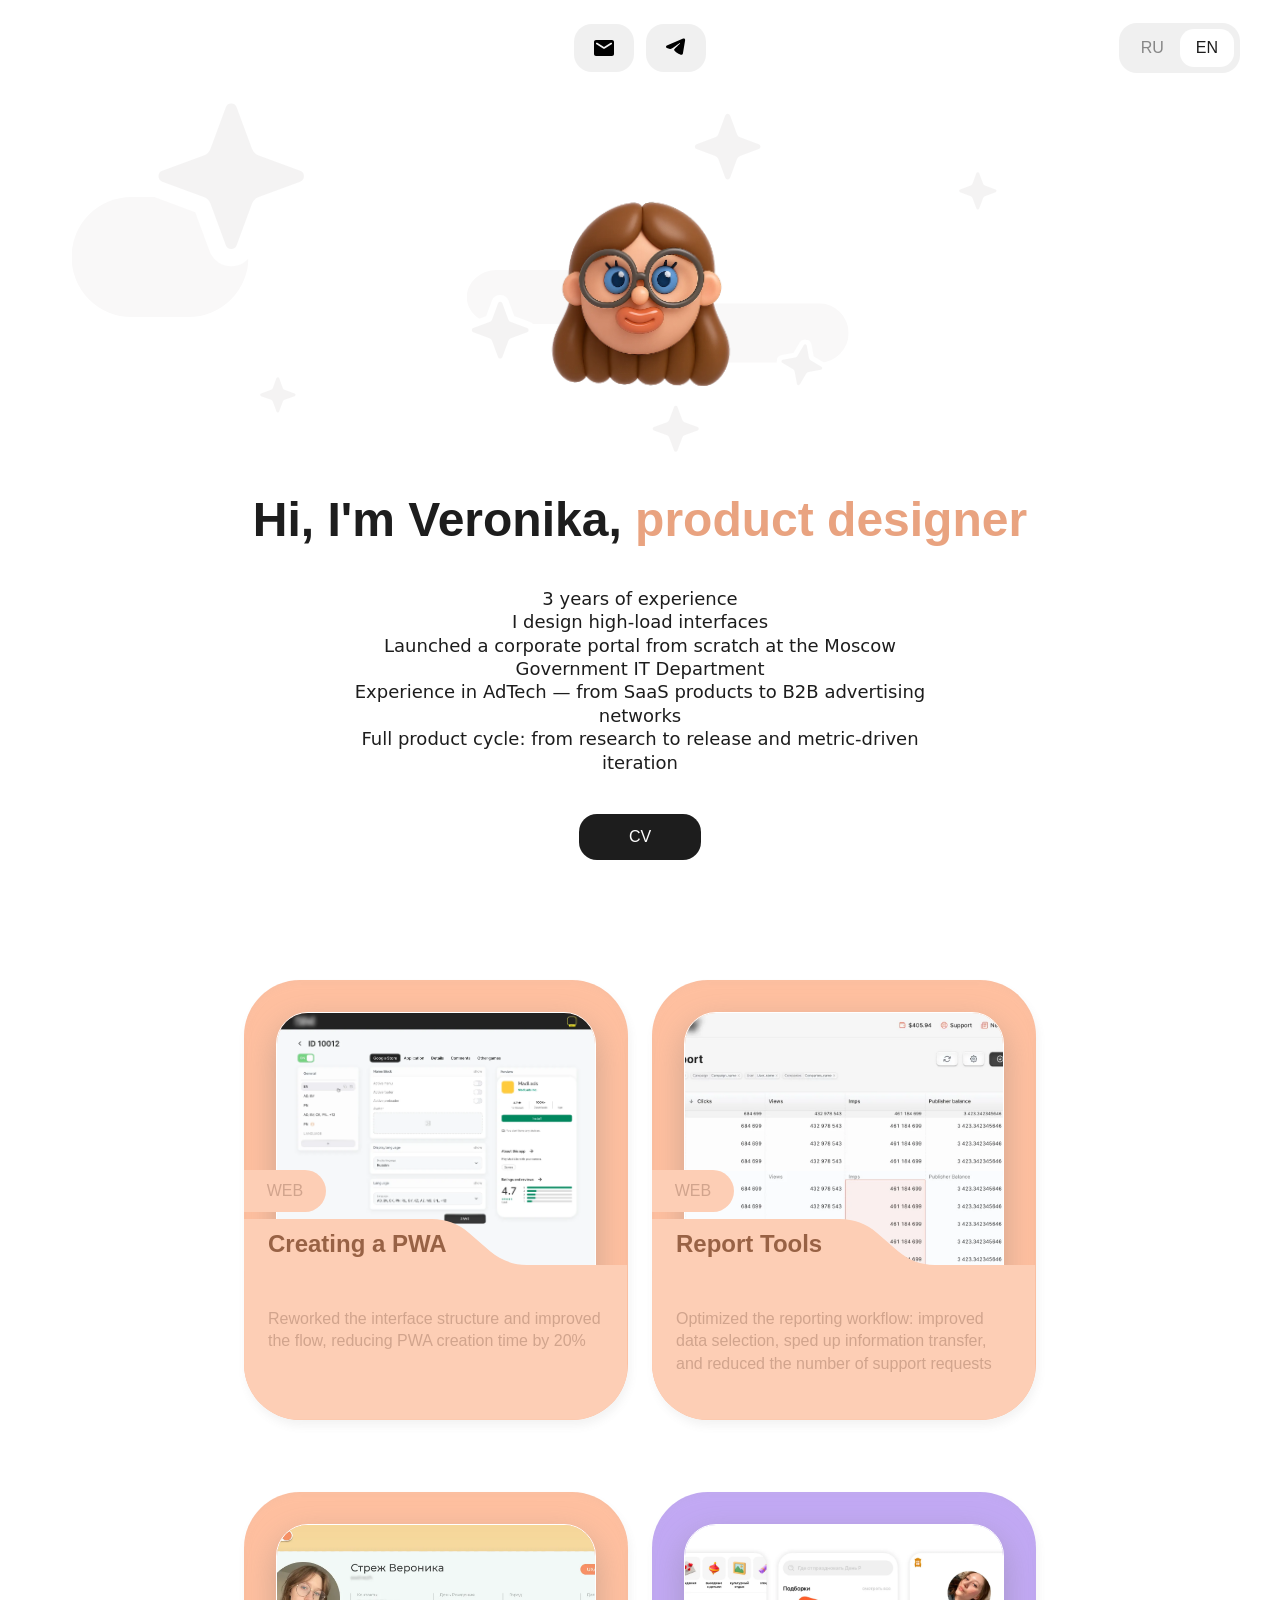
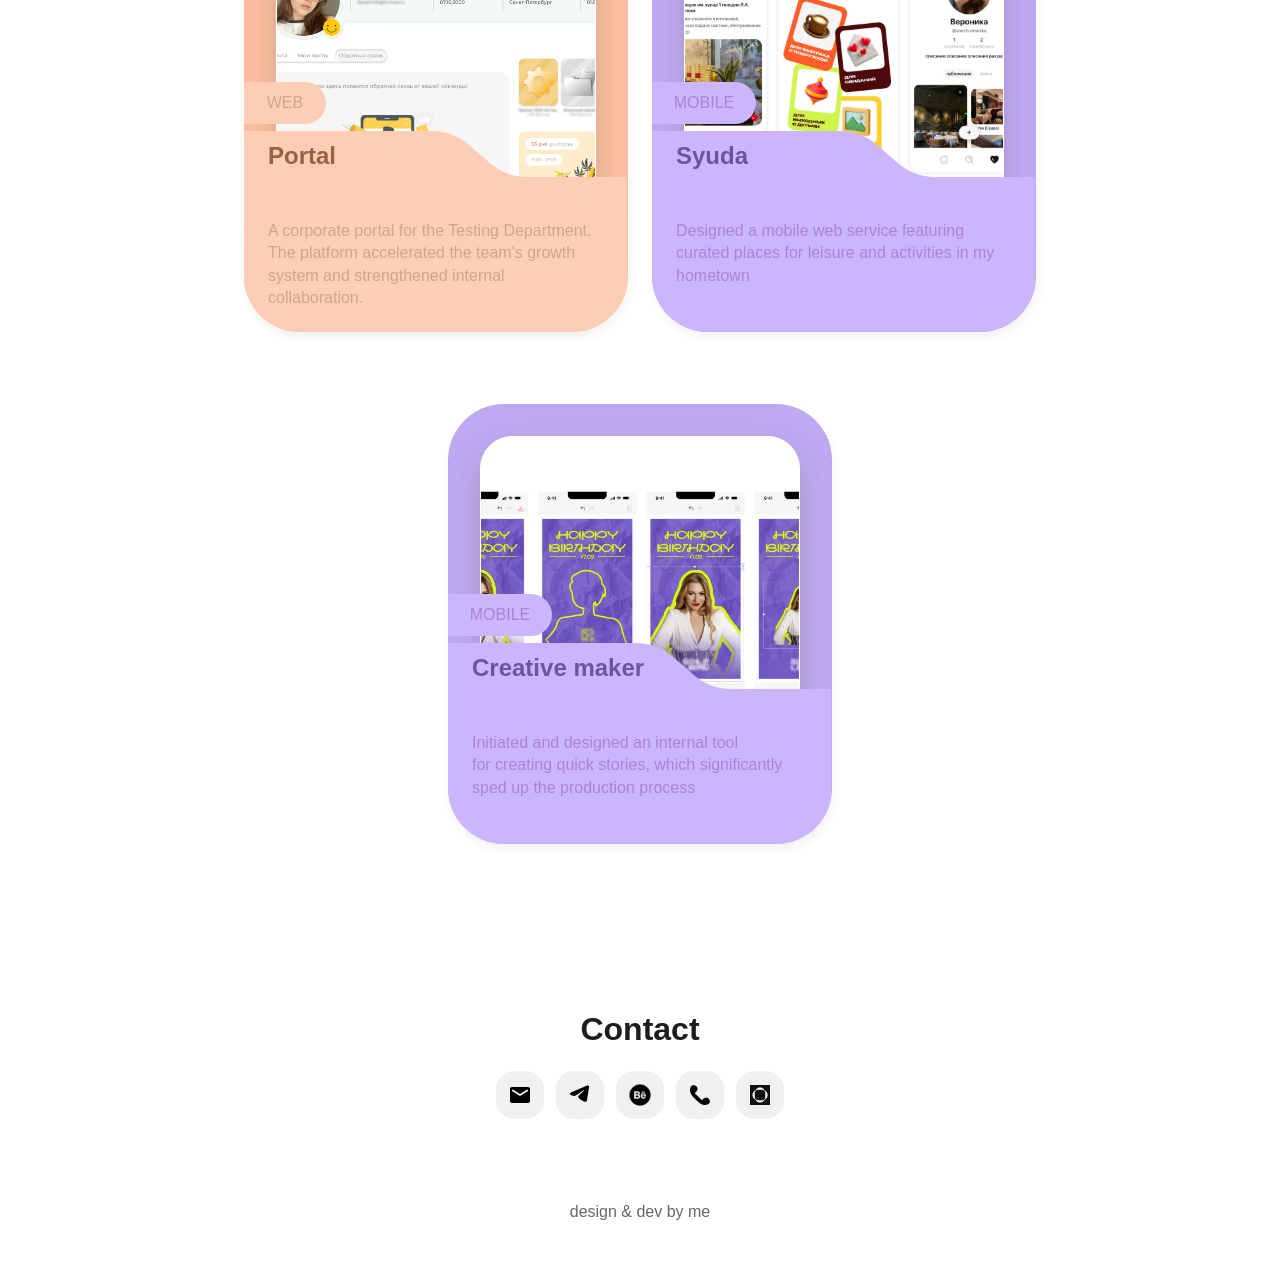
==== commit 6979230b: "fix bh size" ====
--- a/index.html
+++ b/index.html
@@ -186,7 +186,7 @@
                     <span class="email-text">@raaisondetre</span>
                 </button>
                 <button class="header-email-btn footer-contact-btn" id="footer-behance-btn">
-                    <img src="images/bh.png" alt="BH" class="email-icon" loading="lazy" width="24" height="24">
+                    <img src="images/bh.png" alt="BH" class="email-icon" style="width:24px;height:24px;" loading="lazy" width="24" height="24">
                     <span class="email-text">strezh.veronika@mail.ru</span>
                 </button>
                 <div class="email-btn-wrapper">
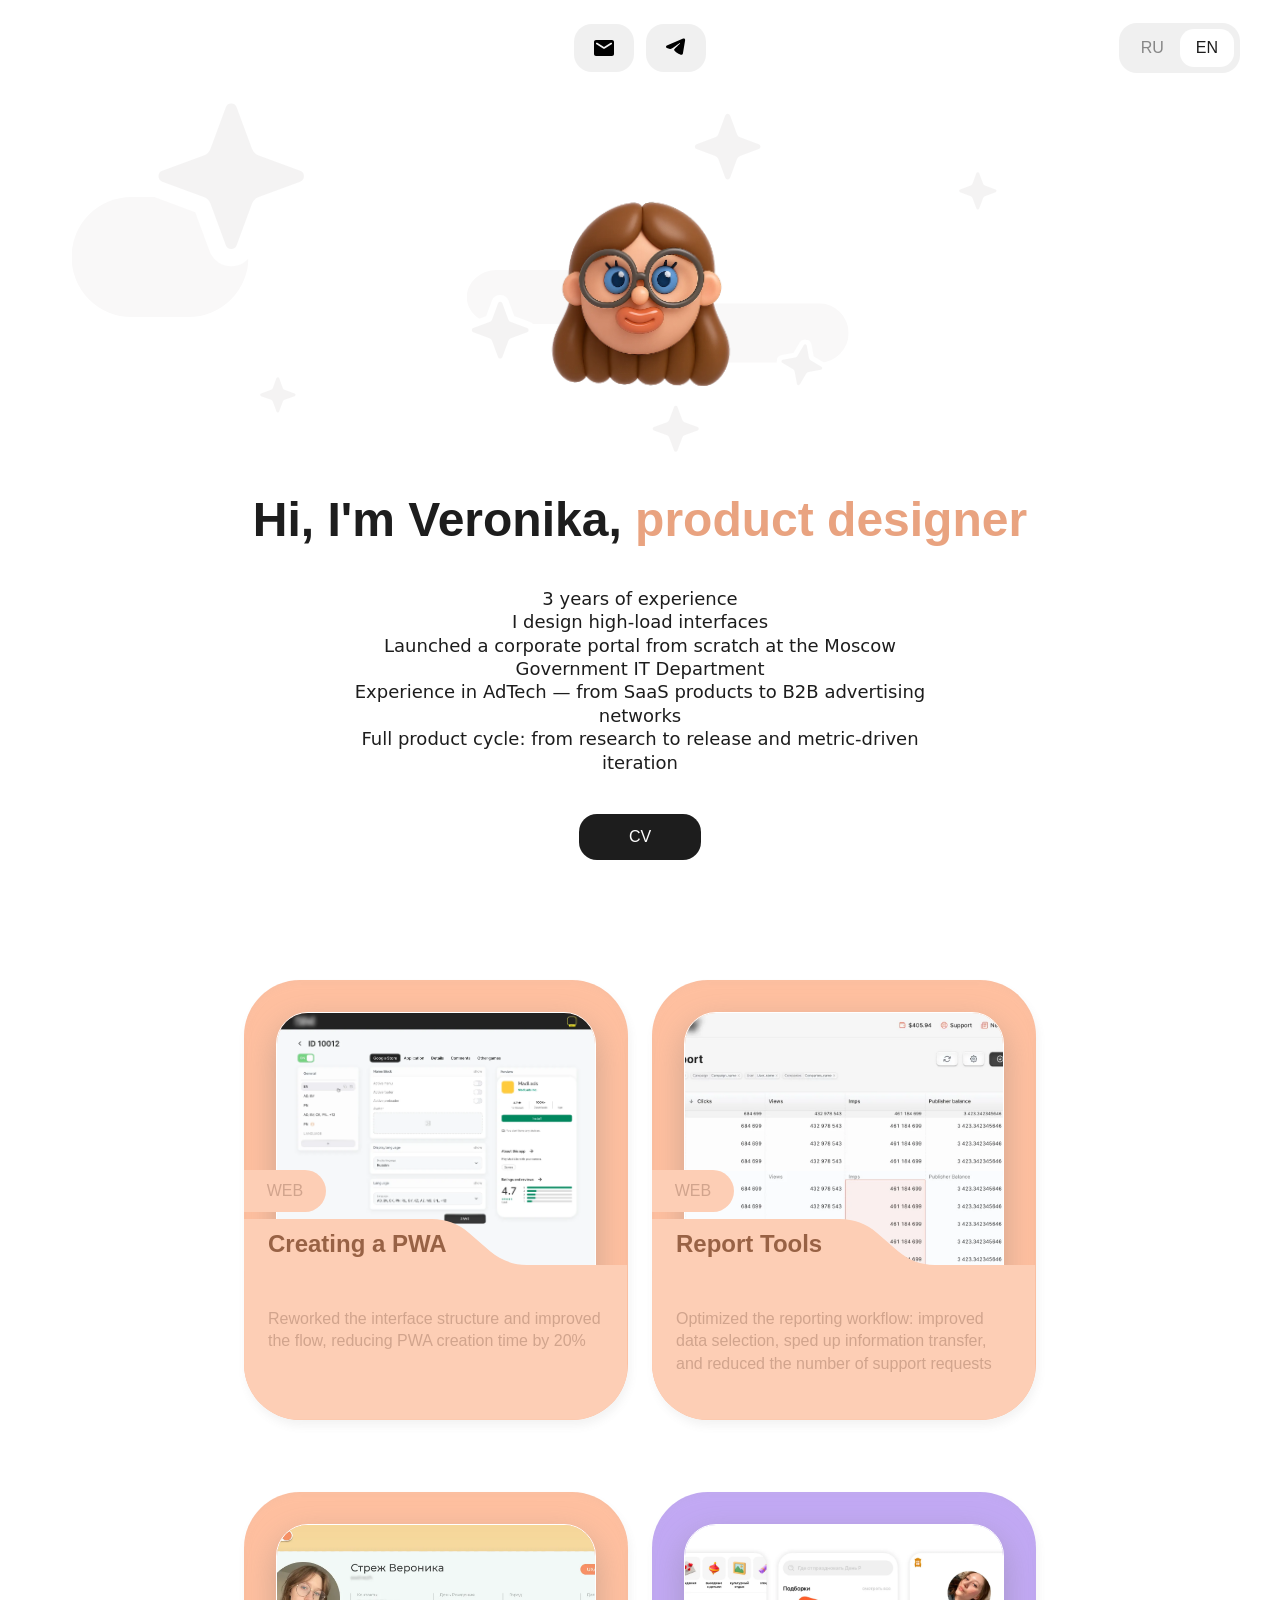
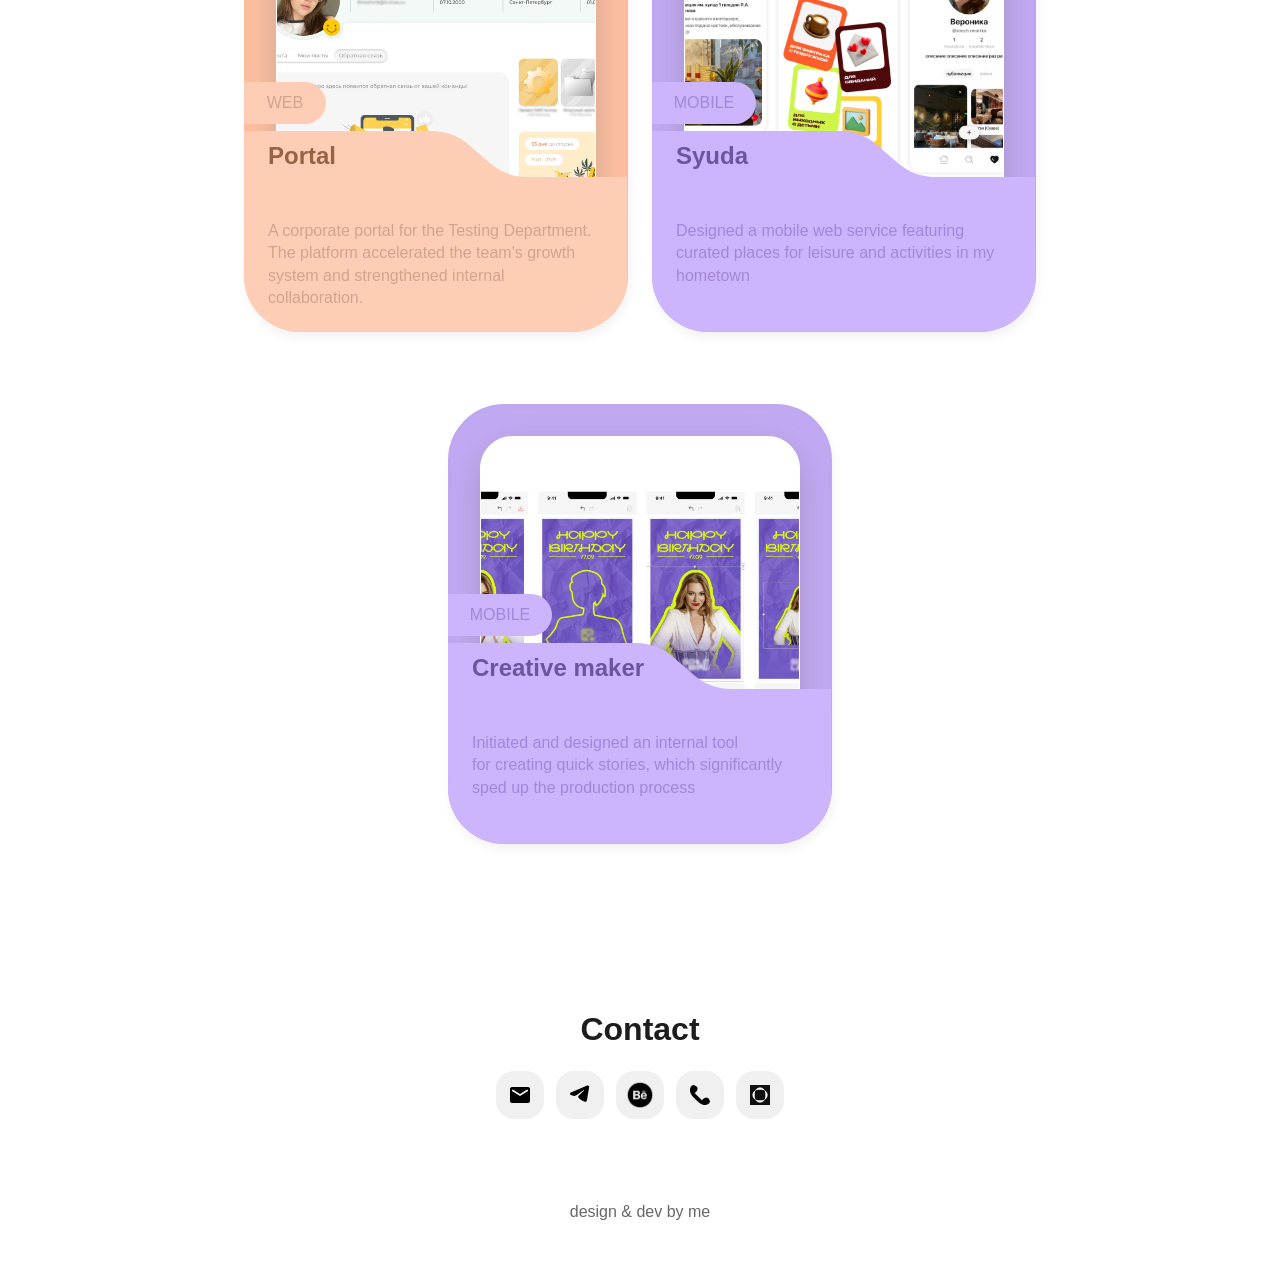
==== commit 7c08b95d: "fix bh size 28" ====
--- a/index.html
+++ b/index.html
@@ -186,7 +186,7 @@
                     <span class="email-text">@raaisondetre</span>
                 </button>
                 <button class="header-email-btn footer-contact-btn" id="footer-behance-btn">
-                    <img src="images/bh.png" alt="BH" class="email-icon" style="width:24px;height:24px;" loading="lazy" width="24" height="24">
+                    <img src="images/bh.png" alt="BH" class="email-icon" style="width:28px;height:28px;" loading="lazy" width="24" height="24">
                     <span class="email-text">strezh.veronika@mail.ru</span>
                 </button>
                 <div class="email-btn-wrapper">
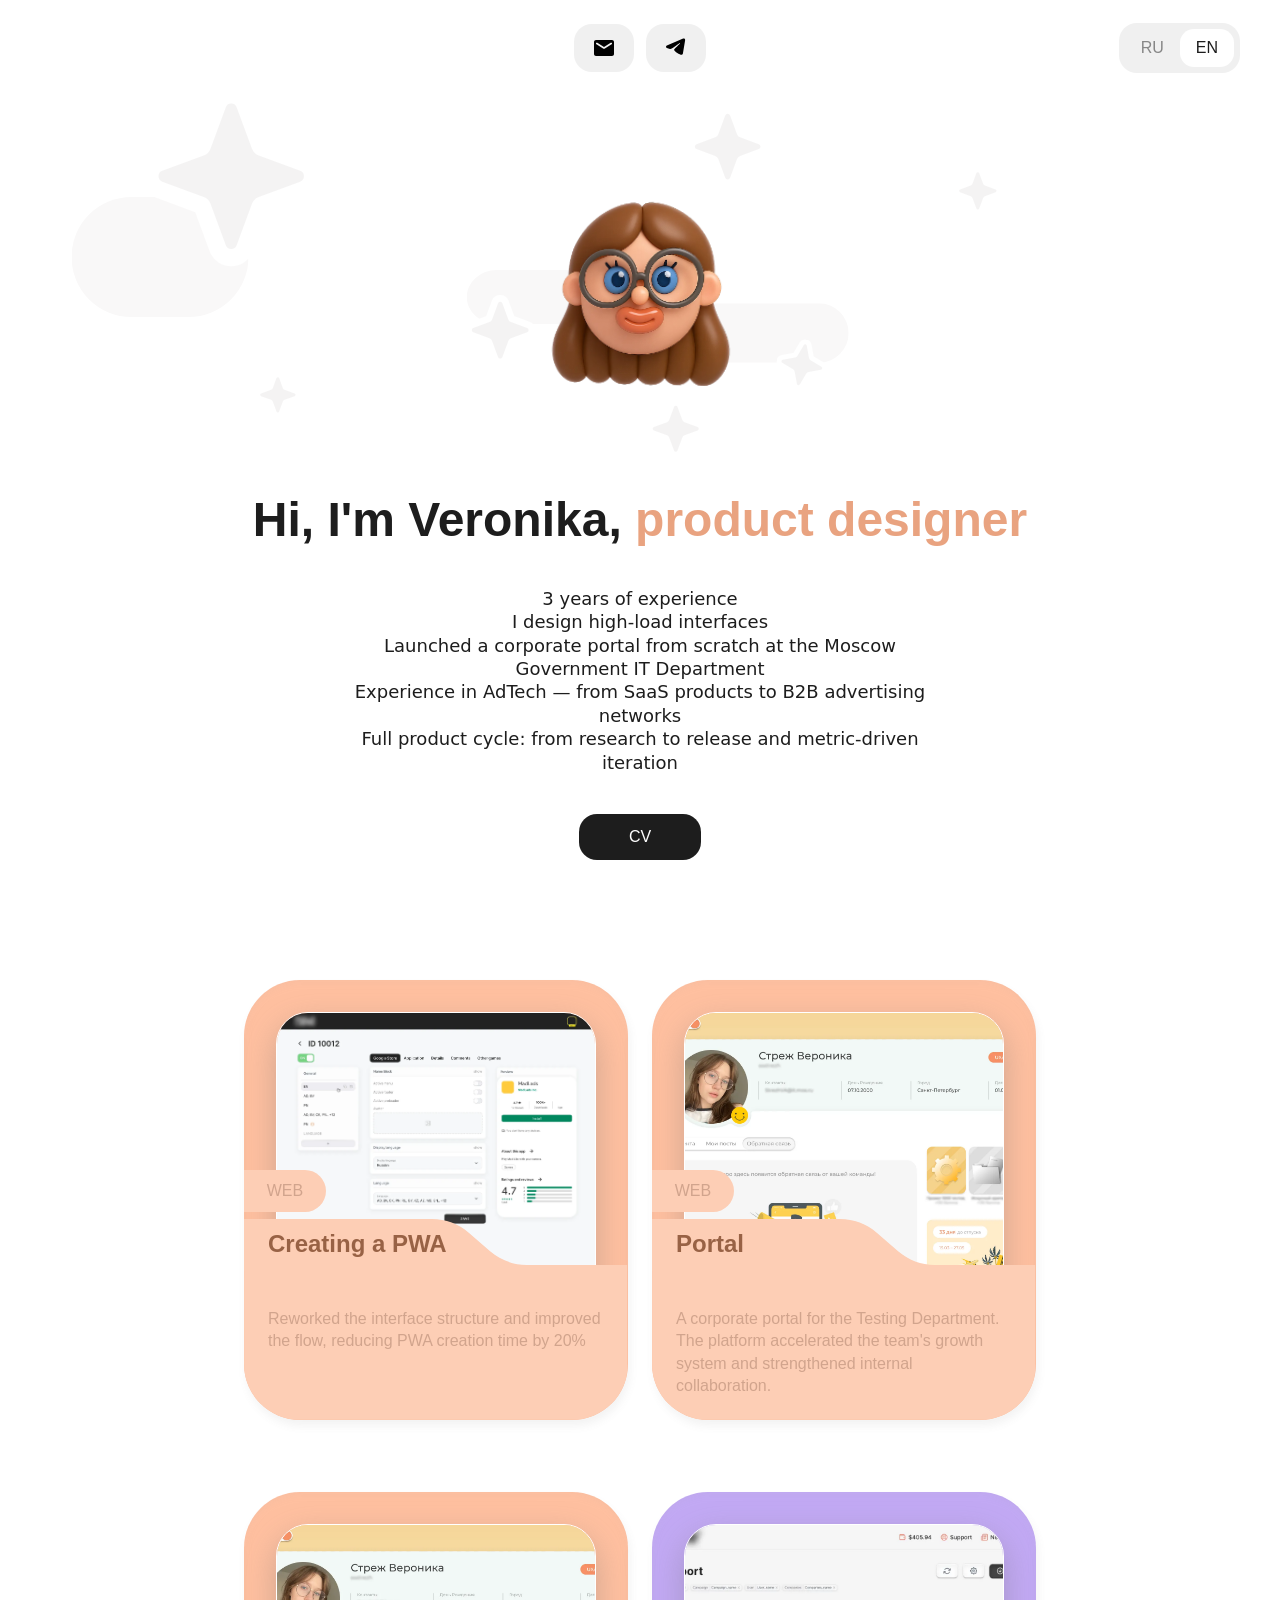
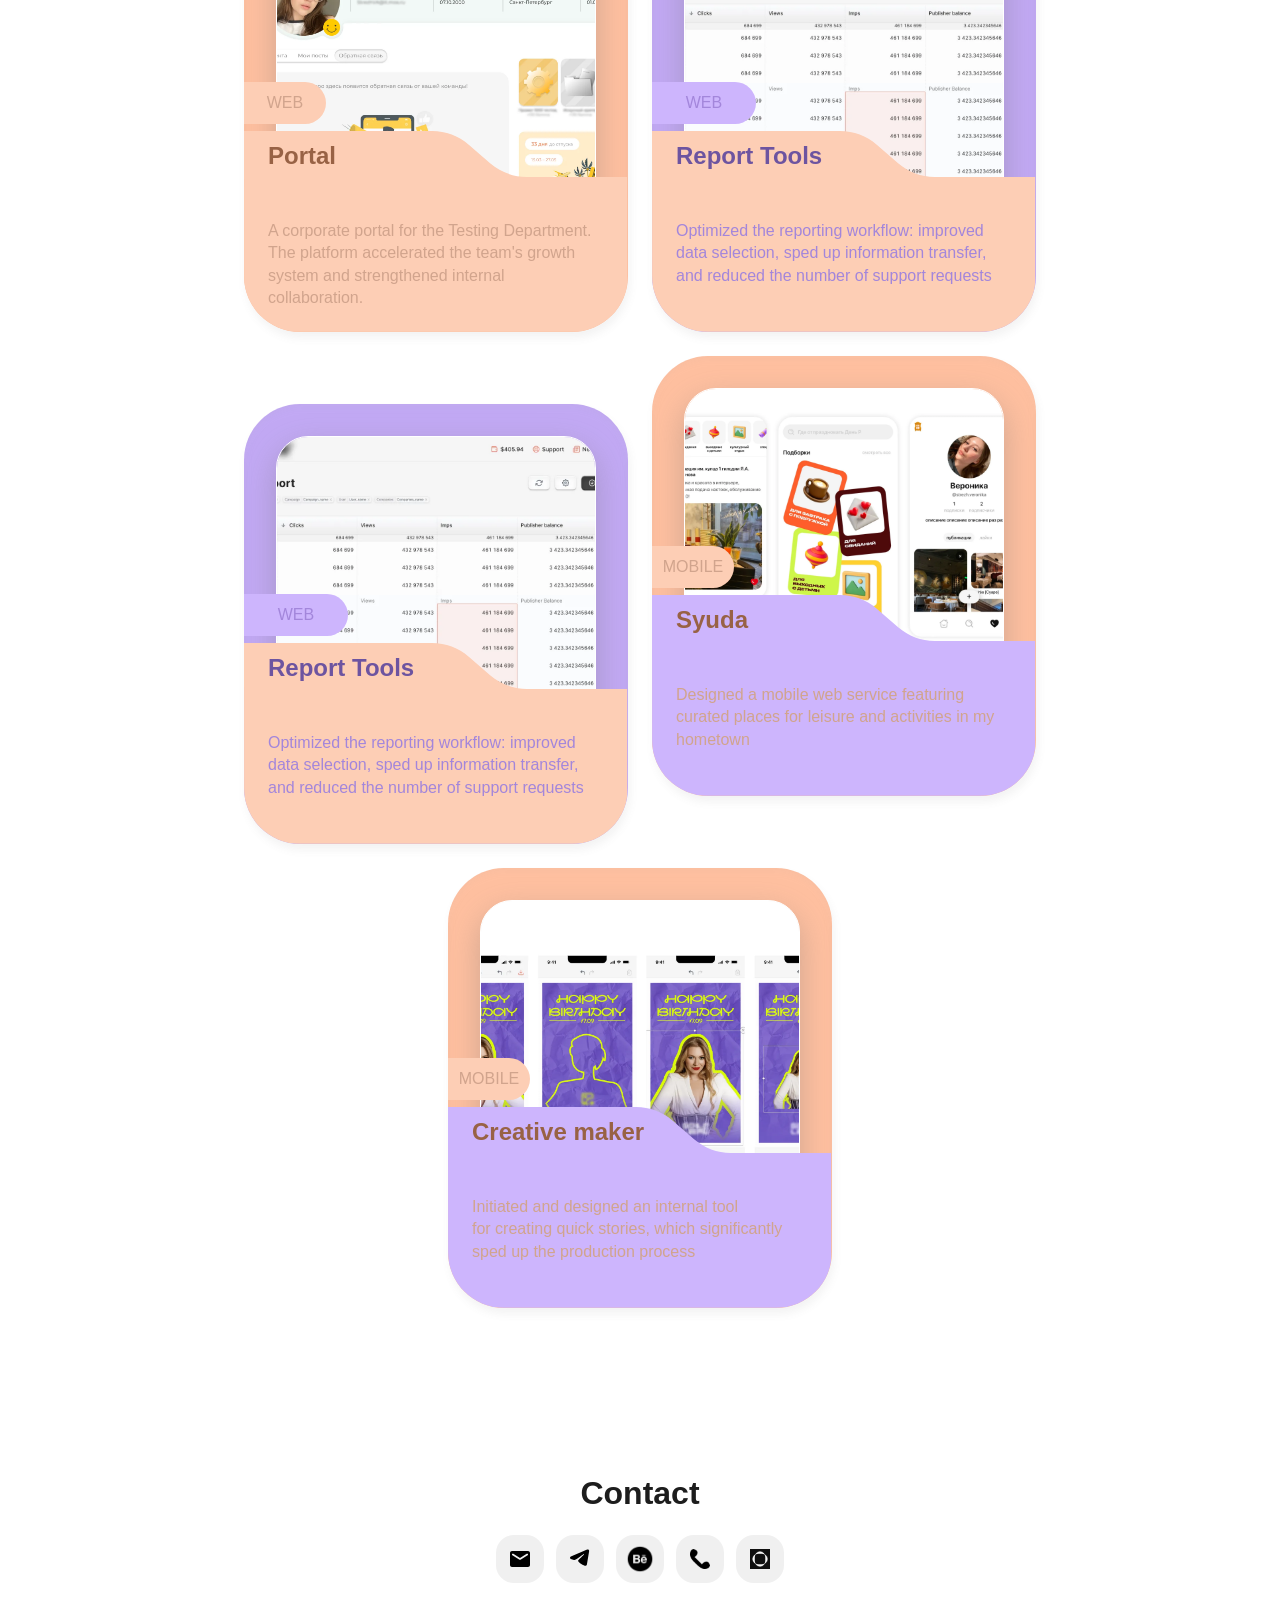
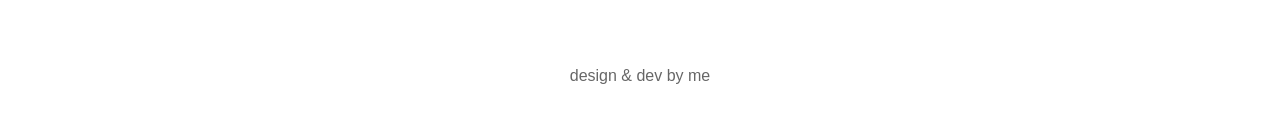
==== commit 93ee5734: "swap cards" ====
--- a/index.html
+++ b/index.html
@@ -107,7 +107,33 @@
                 </div>
             </a>
 
-            <a href="cell-selection.html" class="project-card-link">
+            <a href="portal.html" class="project-card-link">
+                <div class="project-card">
+                    <img src="images/project-portal.webp" alt="Portal Project" class="project-image" decoding="async" loading="lazy" width="320" height="330">
+                    <span class="project-tag">web</span>
+                    <svg class="overlay-vector" width="421" height="220" viewBox="0 0 421 220" fill="none" xmlns="http://www.w3.org/2000/svg" aria-hidden="true" focusable="false">
+                        <path d="M0 3.62471e-05L206.267 3.61827e-06C221.019 1.28479e-06 235.274 5.32373 246.415 14.9929L269.835 35.3197C280.976 44.9888 295.231 50.3125 309.983 50.3125L420 50.3125L420.084 163.959C420.107 194.903 395.028 220 364.084 220H56.0933C25.1778 220 0.110902 194.947 0.0933144 164.032L0 3.62471e-05Z" fill="#FDCEB5"/>
+                    </svg>
+                    <div class="overlay-text">
+                        <h3 class="overlay-title" data-i18n="project-2-title">Portal</h3>
+                        <p class="overlay-description" data-i18n="project-2-description">A corporate portal for the&nbsp;Testing Department. The&nbsp;platform accelerated the&nbsp;team's growth system and&nbsp;strengthened internal collaboration.</p>
+                    </div>
+                </div>
+            </a>
+
+            <a href="portal.html" class="project-card-link">
+                <div class="project-card">
+                    <img src="images/project-portal.webp" alt="Portal Project" class="project-image" decoding="async" loading="lazy" width="320" height="330">
+                    <span class="project-tag">web</span>
+                    <svg class="overlay-vector" width="421" height="220" viewBox="0 0 421 220" fill="none" xmlns="http://www.w3.org/2000/svg" aria-hidden="true" focusable="false">
+                        <path d="M0 3.62471e-05L206.267 3.61827e-06C221.019 1.28479e-06 235.274 5.32373 246.415 14.9929L269.835 35.3197C280.976 44.9888 295.231 50.3125 309.983 50.3125L420 50.3125L420.084 163.959C420.107 194.903 395.028 220 364.084 220H56.0933C25.1778 220 0.110902 194.947 0.0933144 164.032L0 3.62471e-05Z" fill="#FDCEB5"/>
+                    </svg>
+                    <div class="overlay-text">
+                        <h3 class="overlay-title" data-i18n="project-2-title">Portal</h3>
+                        <p class="overlay-description" data-i18n="project-2-description">A corporate portal for the&nbsp;Testing Department. The&nbsp;platform accelerated the&nbsp;team's growth system and&nbsp;strengthened internal collaboration.</p>
+                    </div>
+                </div>
+            </a><a href="cell-selection.html" class="project-card-link">
                 <div class="project-card">
                     <img src="images/cell-selection.webp" alt="Cell selection Project" class="project-image" decoding="async" loading="lazy" width="320" height="330">
                     <span class="project-tag">web</span>
@@ -121,16 +147,16 @@
                 </div>
             </a>
 
-            <a href="portal.html" class="project-card-link">
-                <div class="project-card">
-                    <img src="images/project-portal.webp" alt="Portal Project" class="project-image" decoding="async" loading="lazy" width="320" height="330">
+            <a href="cell-selection.html" class="project-card-link">
+                <div class="project-card">
+                    <img src="images/cell-selection.webp" alt="Cell selection Project" class="project-image" decoding="async" loading="lazy" width="320" height="330">
                     <span class="project-tag">web</span>
                     <svg class="overlay-vector" width="421" height="220" viewBox="0 0 421 220" fill="none" xmlns="http://www.w3.org/2000/svg" aria-hidden="true" focusable="false">
                         <path d="M0 3.62471e-05L206.267 3.61827e-06C221.019 1.28479e-06 235.274 5.32373 246.415 14.9929L269.835 35.3197C280.976 44.9888 295.231 50.3125 309.983 50.3125L420 50.3125L420.084 163.959C420.107 194.903 395.028 220 364.084 220H56.0933C25.1778 220 0.110902 194.947 0.0933144 164.032L0 3.62471e-05Z" fill="#FDCEB5"/>
                     </svg>
                     <div class="overlay-text">
-                        <h3 class="overlay-title" data-i18n="project-2-title">Portal</h3>
-                        <p class="overlay-description" data-i18n="project-2-description">A corporate portal for the&nbsp;Testing Department. The&nbsp;platform accelerated the&nbsp;team's growth system and&nbsp;strengthened internal collaboration.</p>
+                        <h3 class="overlay-title" data-i18n="project-4-title">Report Tools</h3>
+                        <p class="overlay-description" data-i18n="project-4-description">Optimized the reporting workflow: improved data selection, sped up&nbsp;information transfer, and reduced the number of&nbsp;support requests</p>
                     </div>
                 </div>
             </a>
@@ -437,9 +463,9 @@
             cvButton.addEventListener('click', function() {
                 const lang = currentLanguage || 'ru';
                 if (lang === 'ru') {
-                    window.open('https://drive.google.com/file/d/1SQTJI-7Dpf7QUQ7m8-5lgrxsjGfM0SDj/view?usp=sharing', '_blank');
+                    window.open('https://drive.google.com/file/d/1c4SAOPdwLkxMOj-uL3JF5x5UfbLjIO7p/view?usp=sharing', '_blank');
                 } else {
-                    window.open('https://drive.google.com/file/d/1kkiyzhUDmQ9JnPPJvr_lQAU3cj8gxm2f/view?usp=sharing', '_blank');
+                    window.open('https://drive.google.com/file/d/1GhIkcFnRcdVA3F-7WCdyCVXkW5VSOuT-/view?usp=sharing', '_blank');
                 }
             });
         }
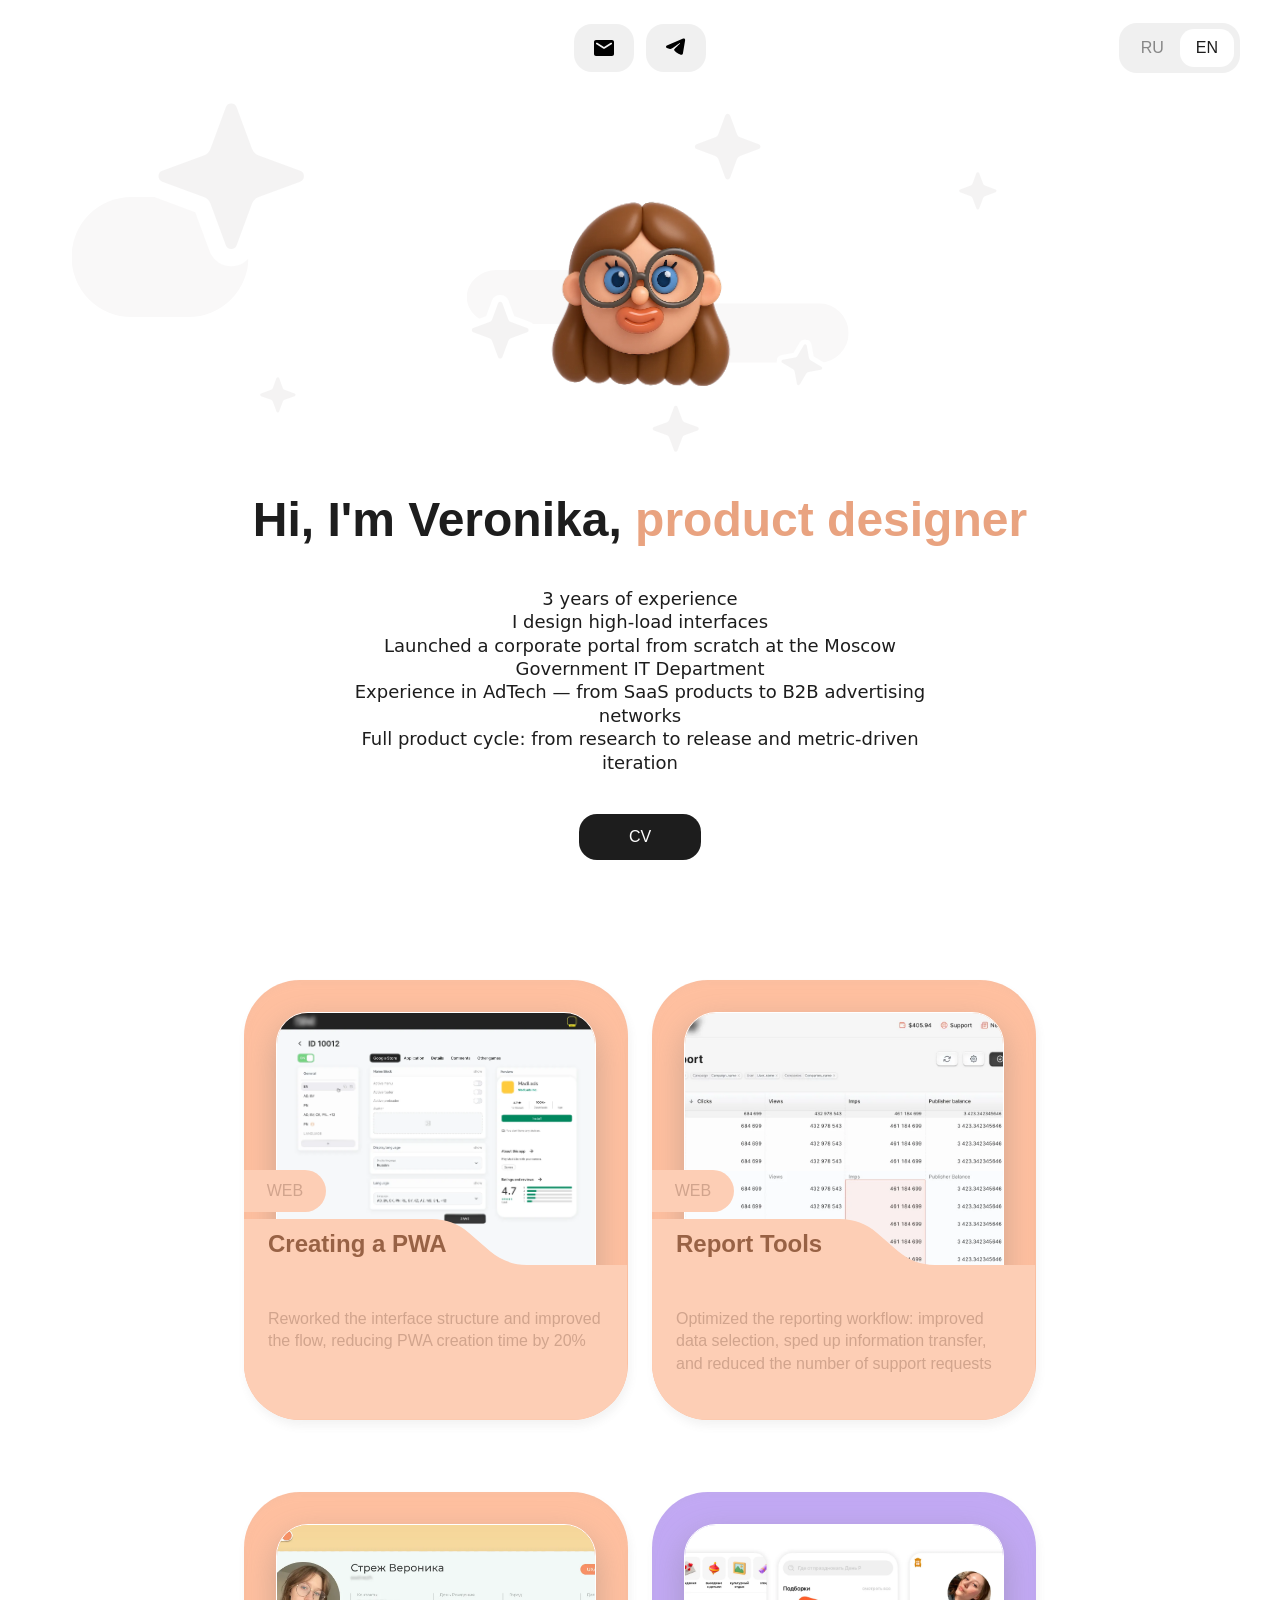
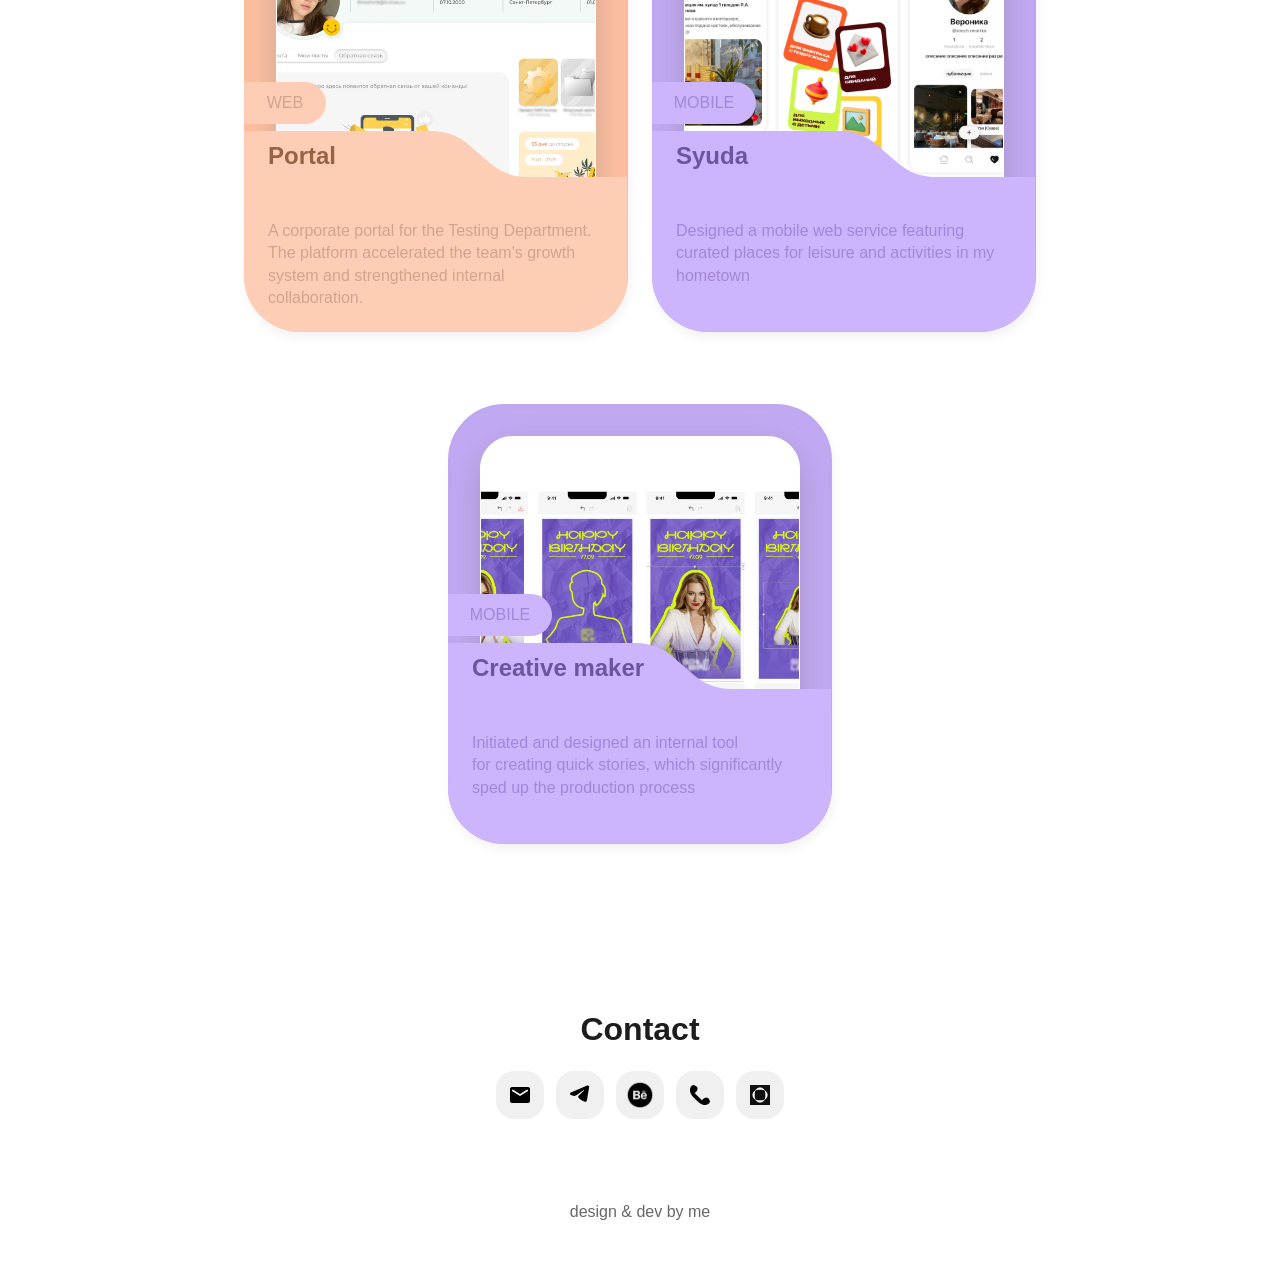
==== commit 4e636c45: "Revert "swap cards" This reverts commit 93ee57343943e6a2ca8ede0de701d82d8ccd7a15." ====
--- a/index.html
+++ b/index.html
@@ -107,6 +107,20 @@
                 </div>
             </a>
 
+            <a href="cell-selection.html" class="project-card-link">
+                <div class="project-card">
+                    <img src="images/cell-selection.webp" alt="Cell selection Project" class="project-image" decoding="async" loading="lazy" width="320" height="330">
+                    <span class="project-tag">web</span>
+                    <svg class="overlay-vector" width="421" height="220" viewBox="0 0 421 220" fill="none" xmlns="http://www.w3.org/2000/svg" aria-hidden="true" focusable="false">
+                        <path d="M0 3.62471e-05L206.267 3.61827e-06C221.019 1.28479e-06 235.274 5.32373 246.415 14.9929L269.835 35.3197C280.976 44.9888 295.231 50.3125 309.983 50.3125L420 50.3125L420.084 163.959C420.107 194.903 395.028 220 364.084 220H56.0933C25.1778 220 0.110902 194.947 0.0933144 164.032L0 3.62471e-05Z" fill="#FDCEB5"/>
+                    </svg>
+                    <div class="overlay-text">
+                        <h3 class="overlay-title" data-i18n="project-4-title">Report Tools</h3>
+                        <p class="overlay-description" data-i18n="project-4-description">Optimized the reporting workflow: improved data selection, sped up&nbsp;information transfer, and reduced the number of&nbsp;support requests</p>
+                    </div>
+                </div>
+            </a>
+
             <a href="portal.html" class="project-card-link">
                 <div class="project-card">
                     <img src="images/project-portal.webp" alt="Portal Project" class="project-image" decoding="async" loading="lazy" width="320" height="330">
@@ -117,46 +131,6 @@
                     <div class="overlay-text">
                         <h3 class="overlay-title" data-i18n="project-2-title">Portal</h3>
                         <p class="overlay-description" data-i18n="project-2-description">A corporate portal for the&nbsp;Testing Department. The&nbsp;platform accelerated the&nbsp;team's growth system and&nbsp;strengthened internal collaboration.</p>
-                    </div>
-                </div>
-            </a>
-
-            <a href="portal.html" class="project-card-link">
-                <div class="project-card">
-                    <img src="images/project-portal.webp" alt="Portal Project" class="project-image" decoding="async" loading="lazy" width="320" height="330">
-                    <span class="project-tag">web</span>
-                    <svg class="overlay-vector" width="421" height="220" viewBox="0 0 421 220" fill="none" xmlns="http://www.w3.org/2000/svg" aria-hidden="true" focusable="false">
-                        <path d="M0 3.62471e-05L206.267 3.61827e-06C221.019 1.28479e-06 235.274 5.32373 246.415 14.9929L269.835 35.3197C280.976 44.9888 295.231 50.3125 309.983 50.3125L420 50.3125L420.084 163.959C420.107 194.903 395.028 220 364.084 220H56.0933C25.1778 220 0.110902 194.947 0.0933144 164.032L0 3.62471e-05Z" fill="#FDCEB5"/>
-                    </svg>
-                    <div class="overlay-text">
-                        <h3 class="overlay-title" data-i18n="project-2-title">Portal</h3>
-                        <p class="overlay-description" data-i18n="project-2-description">A corporate portal for the&nbsp;Testing Department. The&nbsp;platform accelerated the&nbsp;team's growth system and&nbsp;strengthened internal collaboration.</p>
-                    </div>
-                </div>
-            </a><a href="cell-selection.html" class="project-card-link">
-                <div class="project-card">
-                    <img src="images/cell-selection.webp" alt="Cell selection Project" class="project-image" decoding="async" loading="lazy" width="320" height="330">
-                    <span class="project-tag">web</span>
-                    <svg class="overlay-vector" width="421" height="220" viewBox="0 0 421 220" fill="none" xmlns="http://www.w3.org/2000/svg" aria-hidden="true" focusable="false">
-                        <path d="M0 3.62471e-05L206.267 3.61827e-06C221.019 1.28479e-06 235.274 5.32373 246.415 14.9929L269.835 35.3197C280.976 44.9888 295.231 50.3125 309.983 50.3125L420 50.3125L420.084 163.959C420.107 194.903 395.028 220 364.084 220H56.0933C25.1778 220 0.110902 194.947 0.0933144 164.032L0 3.62471e-05Z" fill="#FDCEB5"/>
-                    </svg>
-                    <div class="overlay-text">
-                        <h3 class="overlay-title" data-i18n="project-4-title">Report Tools</h3>
-                        <p class="overlay-description" data-i18n="project-4-description">Optimized the reporting workflow: improved data selection, sped up&nbsp;information transfer, and reduced the number of&nbsp;support requests</p>
-                    </div>
-                </div>
-            </a>
-
-            <a href="cell-selection.html" class="project-card-link">
-                <div class="project-card">
-                    <img src="images/cell-selection.webp" alt="Cell selection Project" class="project-image" decoding="async" loading="lazy" width="320" height="330">
-                    <span class="project-tag">web</span>
-                    <svg class="overlay-vector" width="421" height="220" viewBox="0 0 421 220" fill="none" xmlns="http://www.w3.org/2000/svg" aria-hidden="true" focusable="false">
-                        <path d="M0 3.62471e-05L206.267 3.61827e-06C221.019 1.28479e-06 235.274 5.32373 246.415 14.9929L269.835 35.3197C280.976 44.9888 295.231 50.3125 309.983 50.3125L420 50.3125L420.084 163.959C420.107 194.903 395.028 220 364.084 220H56.0933C25.1778 220 0.110902 194.947 0.0933144 164.032L0 3.62471e-05Z" fill="#FDCEB5"/>
-                    </svg>
-                    <div class="overlay-text">
-                        <h3 class="overlay-title" data-i18n="project-4-title">Report Tools</h3>
-                        <p class="overlay-description" data-i18n="project-4-description">Optimized the reporting workflow: improved data selection, sped up&nbsp;information transfer, and reduced the number of&nbsp;support requests</p>
                     </div>
                 </div>
             </a>
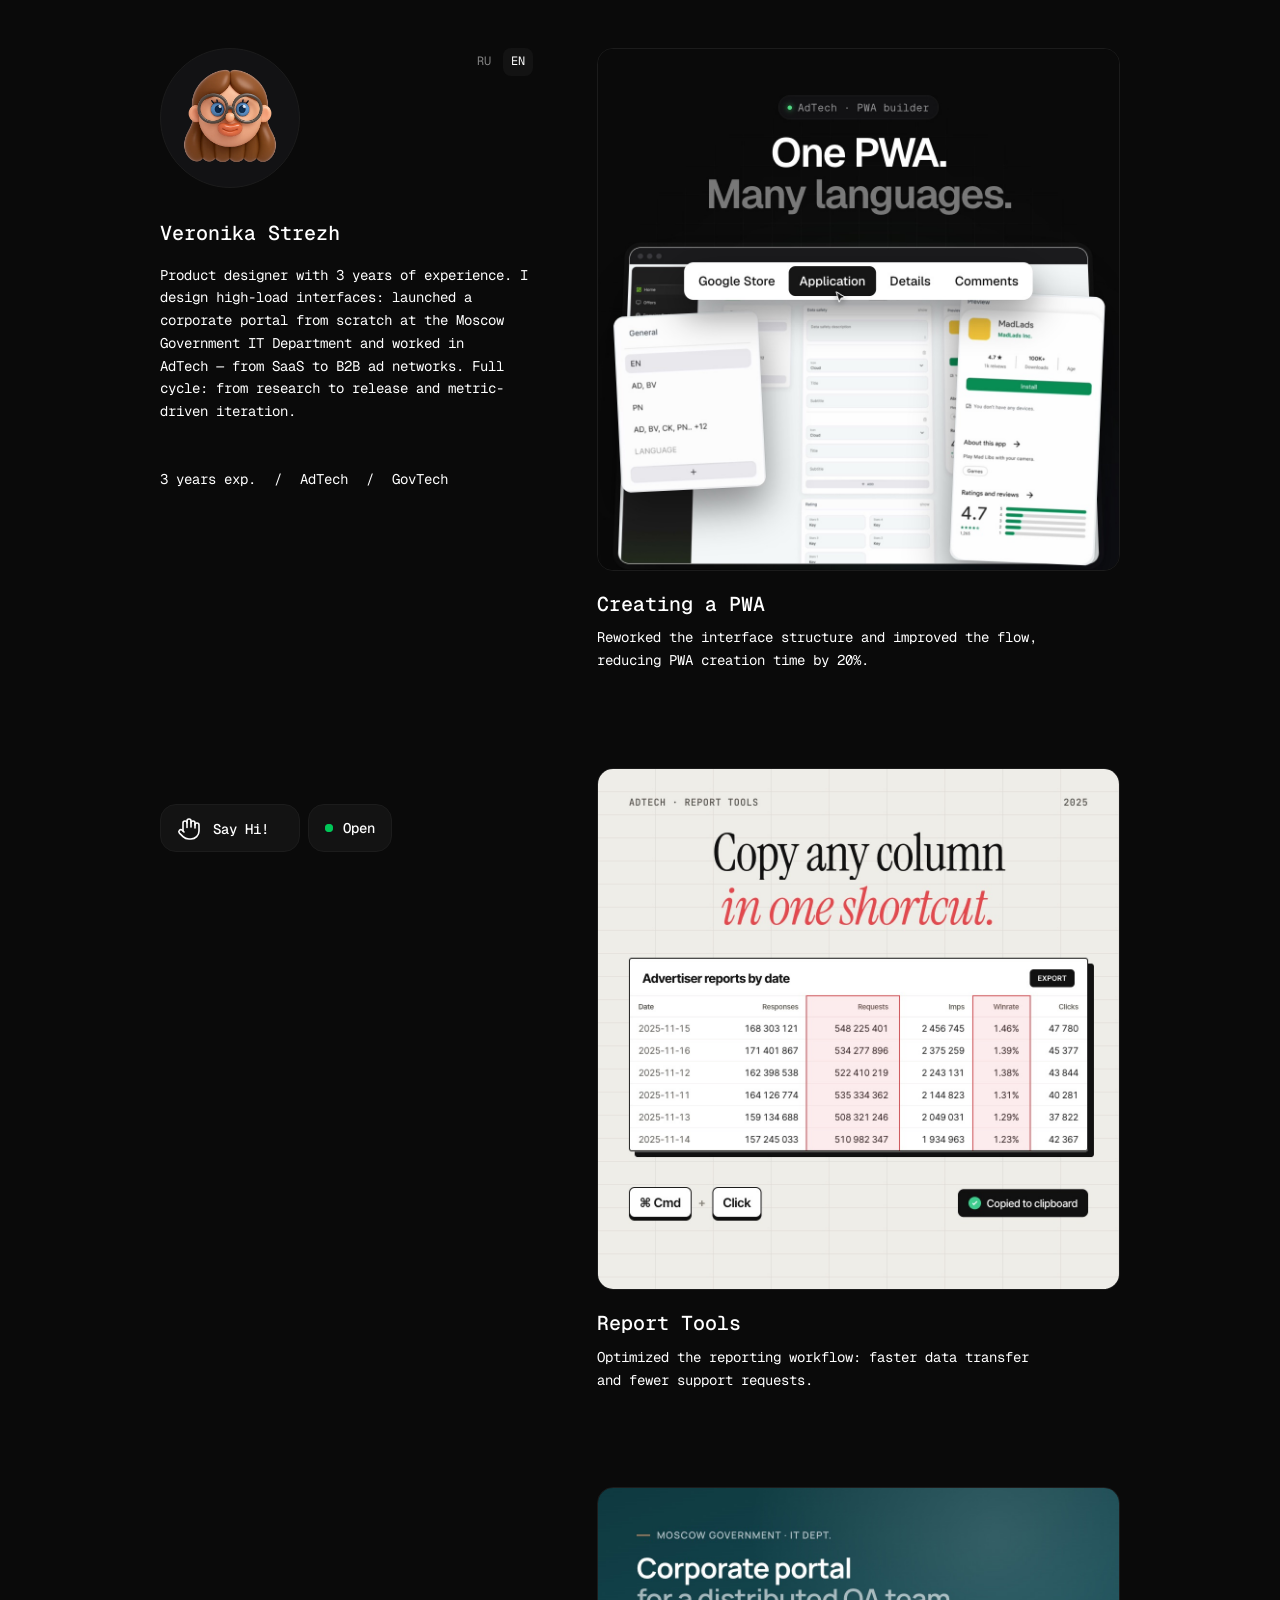
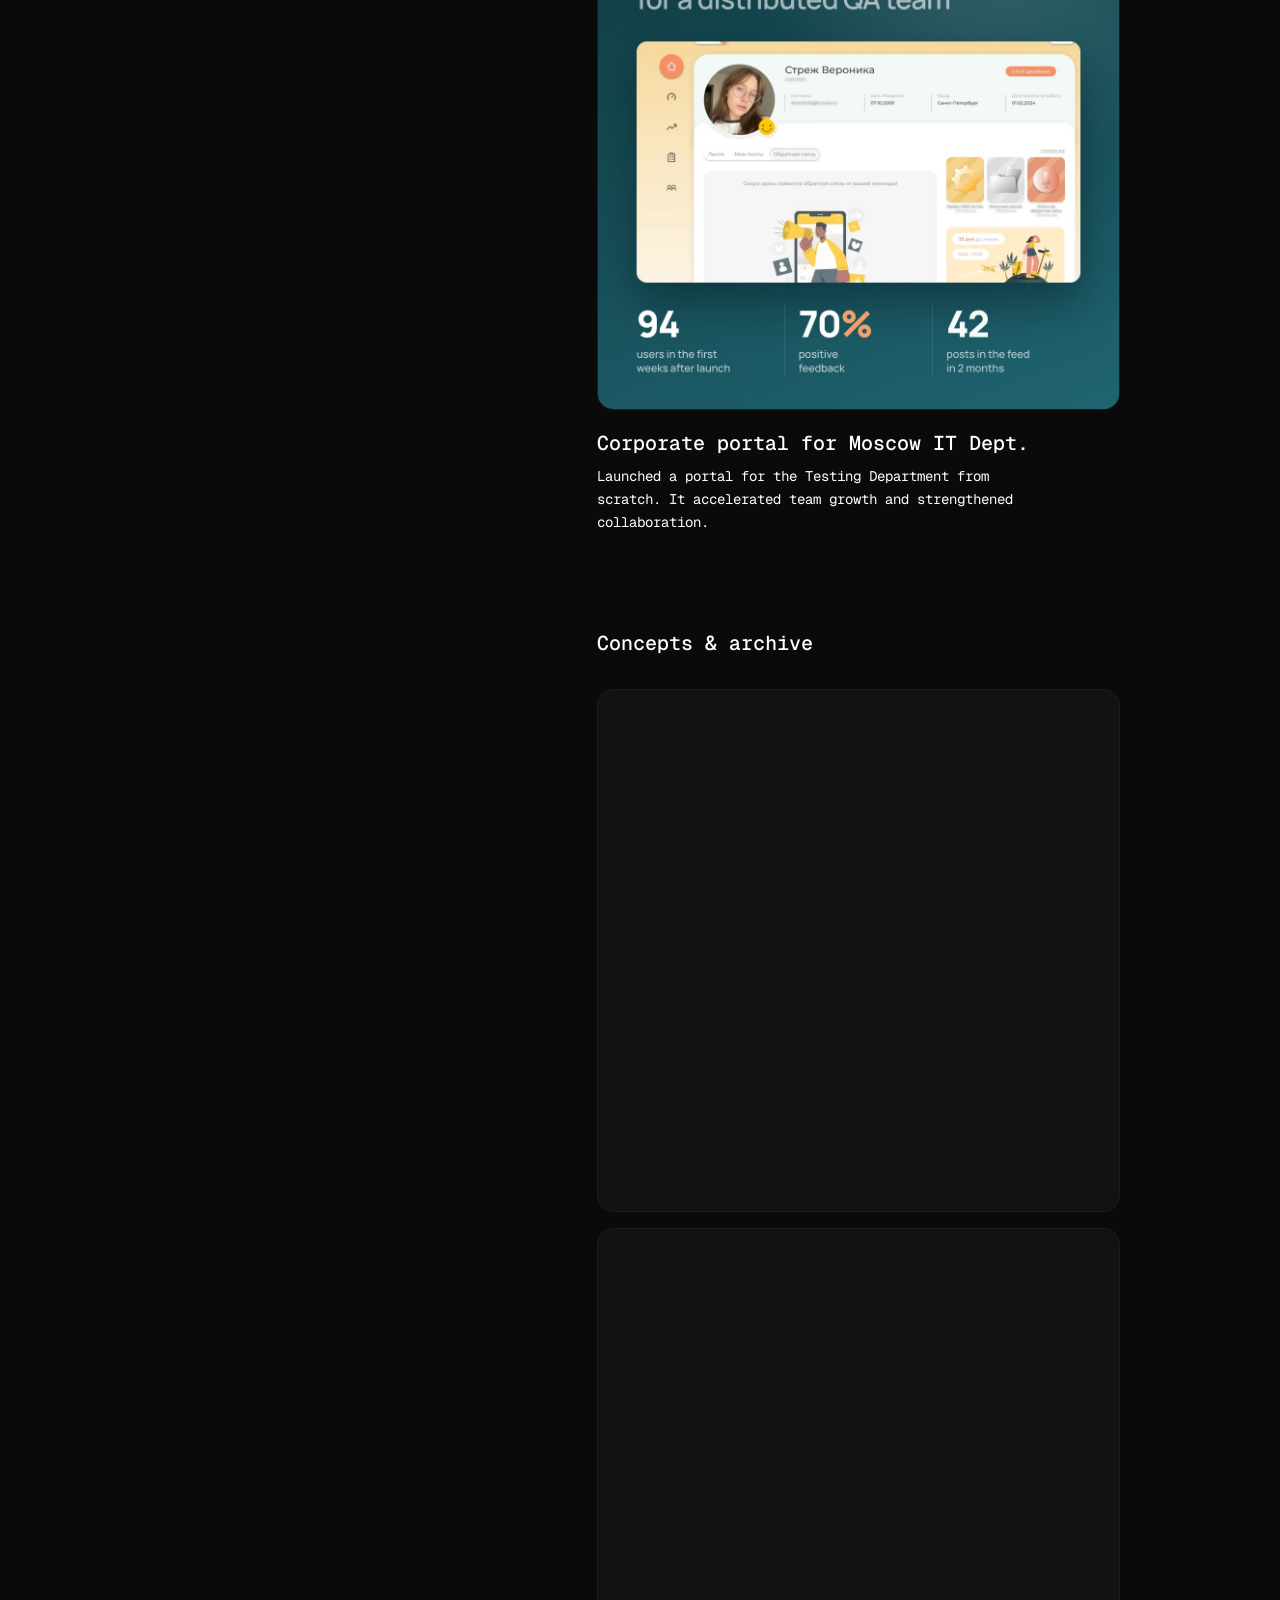
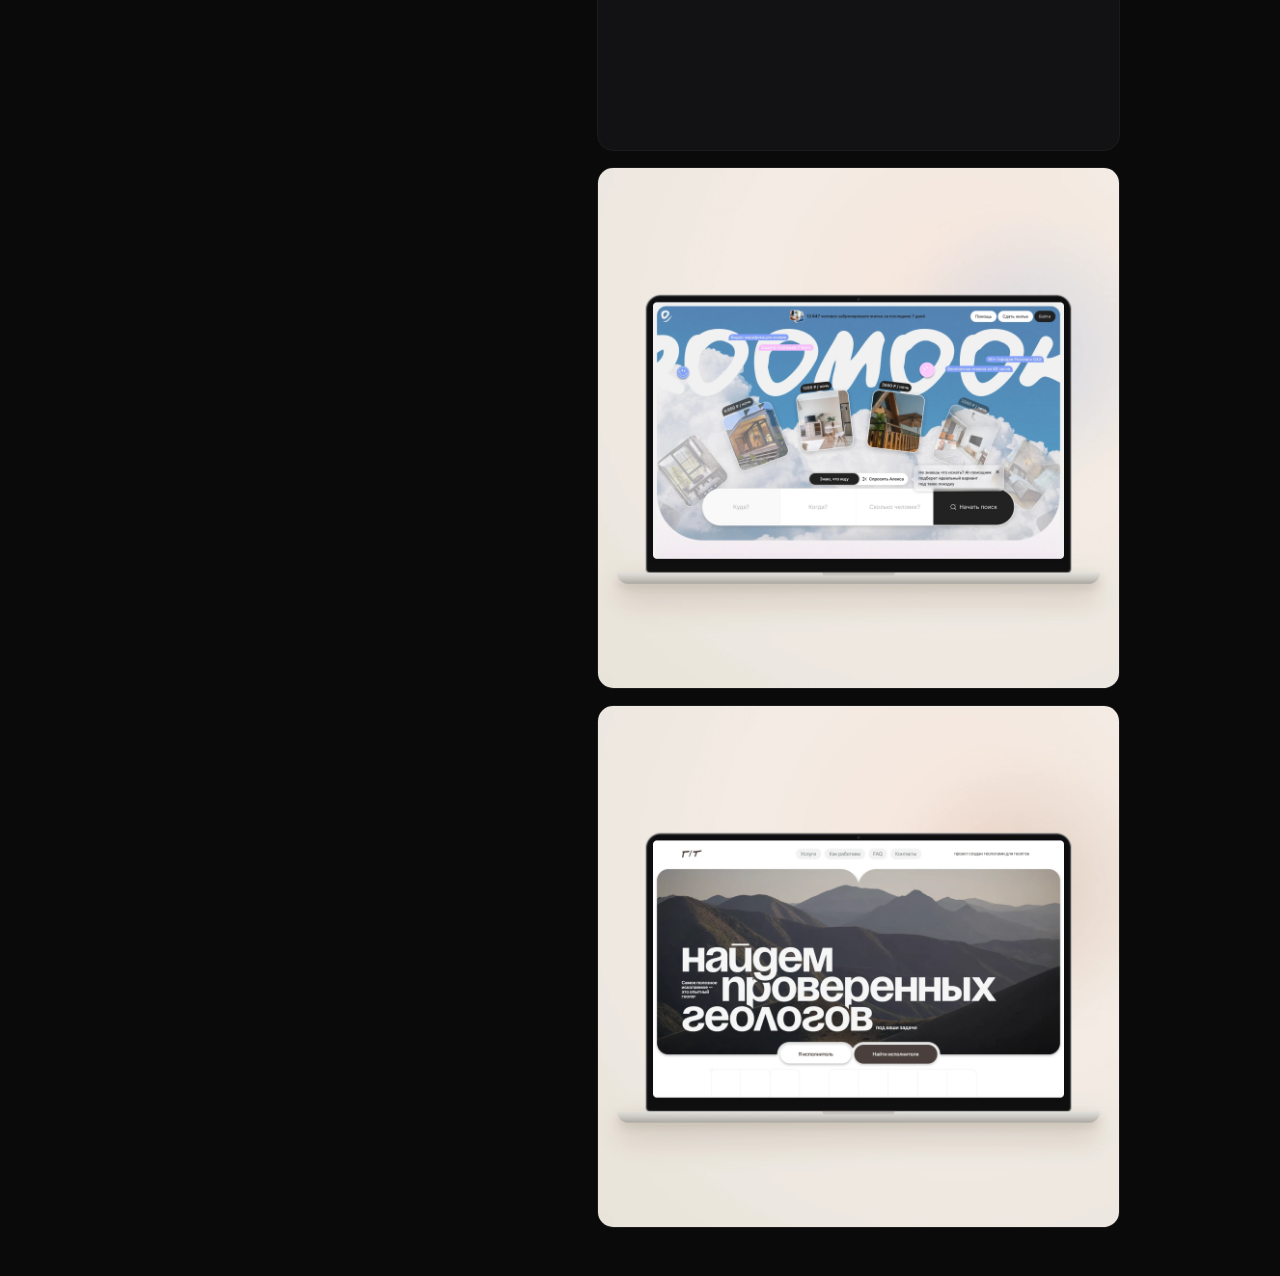
==== commit 68b97672: "Redesign portfolio in a dark two-column layout - New home page: sticky sidebar with bio and "Say Hi!" ====
--- a/index.html
+++ b/index.html
@@ -3,17 +3,17 @@
 <head>
     <meta charset="UTF-8">
     <meta name="viewport" content="width=device-width, initial-scale=1.0">
-    <title>Veronika Strezh - Portfolio</title>
+    <meta name="theme-color" content="#0a0a0a">
+    <title>Вероника Стреж — продуктовый дизайнер</title>
+    <meta name="description" content="Продуктовый дизайнер с 3-летним опытом: высоконагруженные интерфейсы, AdTech, GovTech.">
     <link rel="icon" type="image/webp" href="images/avatar.webp">
     <link rel="apple-touch-icon" href="images/avatar.webp">
     <link rel="preload" as="image" href="images/avatar.webp">
-    <link rel="preload" as="image" href="images/project-nda.webp">
-    <link rel="preload" as="image" href="images/project-portal.webp">
-    <link rel="preload" as="image" href="images/cell-selection.webp">
-    <link rel="preload" as="image" href="images/syuda_2.webp">
-    <link rel="preload" as="image" href="images/Frame 10659.webp">
-    <link rel="stylesheet" href="styles.css">
-    
+    <link rel="preconnect" href="https://fonts.googleapis.com">
+    <link rel="preconnect" href="https://fonts.gstatic.com" crossorigin>
+    <link href="https://fonts.googleapis.com/css2?family=Geist+Mono:wght@400;500&display=swap" rel="stylesheet">
+    <link rel="stylesheet" href="home.css">
+
     <!-- Yandex.Metrika counter -->
     <script type="text/javascript">
         (function(m,e,t,r,i,k,a){
@@ -29,520 +29,320 @@
     <!-- /Yandex.Metrika counter -->
 </head>
 <body>
-    <!-- Header -->
-    <header class="header">
-        <div class="header-container">
-            <div class="email-btn-wrapper">
-                <button class="header-email-btn" id="email-btn">
-                    <svg class="email-icon" width="20" height="16" viewBox="0 0 20 16" fill="none" xmlns="http://www.w3.org/2000/svg" aria-hidden="true" focusable="false">
-                        <path d="M18 0H2C0.9 0 0.00999999 0.9 0.00999999 2L0 14C0 15.1 0.9 16 2 16H18C19.1 16 20 15.1 20 14V2C20 0.9 19.1 0 18 0ZM17.6 4.25L10.53 8.67C10.21 8.87 9.79 8.87 9.47 8.67L2.4 4.25C2.29973 4.19371 2.21192 4.11766 2.14189 4.02645C2.07186 3.93525 2.02106 3.83078 1.99258 3.71937C1.96409 3.60796 1.9585 3.49194 1.97616 3.37831C1.99381 3.26468 2.03434 3.15581 2.09528 3.0583C2.15623 2.96079 2.23632 2.87666 2.33073 2.811C2.42513 2.74533 2.53187 2.69951 2.6445 2.6763C2.75712 2.65309 2.87328 2.65297 2.98595 2.67595C3.09863 2.69893 3.20546 2.74453 3.3 2.81L10 7L16.7 2.81C16.7945 2.74453 16.9014 2.69893 17.014 2.67595C17.1267 2.65297 17.2429 2.65309 17.3555 2.6763C17.4681 2.69951 17.5749 2.74533 17.6693 2.811C17.7637 2.87666 17.8438 2.96079 17.9047 3.0583C17.9657 3.15581 18.0062 3.26468 18.0238 3.37831C18.0415 3.49194 18.0359 3.60796 18.0074 3.71937C17.9789 3.83078 17.9281 3.93525 17.8581 4.02645C17.7881 4.11766 17.7003 4.19371 17.6 4.25Z" fill="black"/>
-                    </svg>
-                    <span class="email-text">strezh.veronika@mail.ru</span>
-                </button>
-                <div id="email-notification" class="email-notification" data-i18n="email-copied">Email copied</div>
+    <div class="page">
+        <!-- Sidebar -->
+        <aside class="aside">
+            <div class="aside-top">
+                <div class="aside-head">
+                    <div class="avatar">
+                        <img src="images/avatar.webp" alt="Вероника Стреж" width="140" height="140" fetchpriority="high">
+                    </div>
+                    <div class="lang">
+                        <button type="button" data-lang="ru">RU</button>
+                        <button type="button" data-lang="en">EN</button>
+                    </div>
+                </div>
+                <div class="intro">
+                    <h1 class="title" data-i18n="name">Вероника Стреж</h1>
+                    <p class="text" data-i18n="bio">Продуктовый дизайнер с 3-летним опытом. Проектирую высоконагруженные интерфейсы: запустила с нуля корпоративный портал в ДИТ Правительства Москвы, работала в AdTech — от&nbsp;SaaS до B2B-рекламных сетей. Веду полный цикл: от&nbsp;исследований до релиза и развития на основе метрик.</p>
+                </div>
+                <div class="meta">
+                    <span data-i18n="meta-1">Опыт 3 года</span><span class="sep">/</span>
+                    <span>AdTech</span><span class="sep">/</span>
+                    <span>GovTech</span>
+                </div>
             </div>
-            <button class="header-email-btn telegram-header-btn" id="telegram-btn">
-                <svg class="email-icon" width="21" height="20" viewBox="0 0 21 20" fill="none" xmlns="http://www.w3.org/2000/svg" aria-hidden="true" focusable="false">
-                    <path fill-rule="evenodd" clip-rule="evenodd" d="M18.0169 0.117465C18.264 0.013456 18.5345 -0.022416 18.8002 0.0135823C19.0659 0.0495806 19.317 0.156133 19.5276 0.32215C19.7381 0.488167 19.9003 0.707579 19.9973 0.957548C20.0942 1.20752 20.1224 1.47891 20.0789 1.74347L17.8109 15.5005C17.5909 16.8275 16.1349 17.5885 14.9179 16.9275C13.8999 16.3745 12.3879 15.5225 11.0279 14.6335C10.3479 14.1885 8.26489 12.7635 8.52089 11.7495C8.74089 10.8825 12.2409 7.62447 14.2409 5.68747C15.0259 4.92647 14.6679 4.48747 13.7409 5.18747C11.4389 6.92547 7.74289 9.56847 6.52089 10.3125C5.44289 10.9685 4.88089 11.0805 4.20889 10.9685C2.98289 10.7645 1.84589 10.4485 0.917888 10.0635C-0.336112 9.54347 -0.275112 7.81947 0.916888 7.31747L18.0169 0.117465Z" fill="black"/>
-                </svg>
-                <span class="email-text">@raaisondetre</span>
-            </button>
-            <div class="header-lang">
-                <button class="lang-btn active">RU</button>
-                <button class="lang-btn">EN</button>
+
+            <div class="contacts">
+                <div class="say-hi-slot">
+                <div class="say-hi" id="say-hi">
+                    <button type="button" class="say-hi-toggle" id="say-hi-toggle" aria-expanded="false">
+                        <svg width="24" height="24" viewBox="0 0 24 24" fill="none" stroke="currentColor" stroke-width="1.6" stroke-linecap="round" stroke-linejoin="round" aria-hidden="true"><path d="M18 11V6a2 2 0 0 0-4 0"/><path d="M14 10V4a2 2 0 0 0-4 0v2"/><path d="M10 10.5V6a2 2 0 0 0-4 0v8"/><path d="M18 8a2 2 0 1 1 4 0v6a8 8 0 0 1-8 8h-2c-2.8 0-4.5-.86-5.99-2.34l-3.6-3.6a2 2 0 0 1 2.83-2.82L7 15"/></svg>
+                        <span>Say Hi!</span>
+                    </button>
+                    <div class="say-hi-panel" role="dialog" aria-label="Контакты">
+                        <div class="say-hi-head">
+                            <span>Say Hi!</span>
+                            <button type="button" class="say-hi-close" id="say-hi-close" aria-label="Закрыть">
+                                <svg width="16" height="16" viewBox="0 0 24 24" fill="none" stroke="currentColor" stroke-width="2.5" stroke-linecap="round"><line x1="18" y1="6" x2="6" y2="18"/><line x1="6" y1="6" x2="18" y2="18"/></svg>
+                            </button>
+                        </div>
+                        <div class="say-hi-list">
+                            <a class="say-hi-item" href="https://t.me/raaisondetre" target="_blank" rel="noopener noreferrer">
+                                <svg width="24" height="24" viewBox="0 0 24 24" fill="currentColor" aria-hidden="true"><path d="M20.2 4.1a1.3 1.3 0 0 1 1.8 1.4l-2.3 13.8c-.2 1.3-1.7 2.1-2.9 1.4-1-.6-2.5-1.4-3.9-2.3-.7-.4-2.7-1.9-2.5-2.9.2-.9 3.7-4.1 5.7-6.1.8-.8.4-1.2-.5-.5-2.3 1.7-6 4.4-7.2 5.1-1.1.7-1.6.8-2.3.7-1.2-.2-2.4-.5-3.3-.9-1.2-.5-1.2-2.3 0-2.8l17.4-7z"/></svg>
+                                <span>raaisondetre</span>
+                            </a>
+                            <button type="button" class="say-hi-item" data-copy="strezh.veronika@mail.ru" data-i18n-label="copy-email">
+                                <svg width="24" height="24" viewBox="0 0 24 24" fill="none" stroke="currentColor" stroke-width="1.6" aria-hidden="true"><rect x="3" y="5" width="18" height="14" rx="2"/><path d="m3.5 6.5 8.5 6 8.5-6"/></svg>
+                                <span>copy email</span>
+                            </button>
+                            <button type="button" class="say-hi-item" data-copy="+79245377701" data-i18n-label="copy-phone">
+                                <svg width="24" height="24" viewBox="0 0 24 24" fill="none" stroke="currentColor" stroke-width="1.6" stroke-linejoin="round" aria-hidden="true"><path d="M5 4h4l2 5-2.5 1.5a11 11 0 0 0 5 5L15 13l5 2v4a2 2 0 0 1-2 2A16 16 0 0 1 3 6a2 2 0 0 1 2-2"/></svg>
+                                <span>copy phone</span>
+                            </button>
+                            <a class="say-hi-item" href="https://www.behance.net/ssstrezh" target="_blank" rel="noopener noreferrer">
+                                <svg width="24" height="24" viewBox="0 0 24 24" fill="currentColor" aria-hidden="true"><path d="M8.2 11.3c.9-.4 1.5-1.2 1.5-2.4 0-2.2-1.6-2.9-3.6-2.9H1v12h5.3c2.1 0 4-1 4-3.3 0-1.5-.7-2.9-2.1-3.4zM3.5 8h2.3c.9 0 1.6.2 1.6 1.2 0 .9-.6 1.3-1.5 1.3H3.5V8zm2.5 8H3.5v-3.4h2.6c1.1 0 1.8.4 1.8 1.6 0 1.2-.8 1.8-1.9 1.8zM15 7h5.5v1.4H15zm2.8 2.4c-2.9 0-4.6 2-4.6 4.5 0 2.6 1.6 4.4 4.6 4.4 2.2 0 3.7-1 4.2-3.1h-2.2c-.2.7-1 1.1-1.9 1.1-1.5 0-2.2-.8-2.2-2.2h6.5c.1-2.8-1.4-4.7-4.4-4.7zm-2.1 3.6c.1-1.1.8-1.8 2-1.8s1.8.7 1.9 1.8h-3.9z"/></svg>
+                                <span>behance</span>
+                            </a>
+                            <a class="say-hi-item" href="https://dprofile.ru/ssstrezh" target="_blank" rel="noopener noreferrer">
+                                <svg width="24" height="24" viewBox="0 0 24 24" fill="none" stroke="currentColor" stroke-width="1.6" aria-hidden="true"><rect x="3" y="3" width="18" height="18" rx="5"/><path d="M9 8h2.5a4 4 0 0 1 0 8H9z"/></svg>
+                                <span>dprofile</span>
+                            </a>
+                            <a class="say-hi-item" id="cv-link" href="https://drive.google.com/file/d/1Yg3t4HtJvWGERvINZFn--mRIrUATi6Jk/view?usp=sharing" target="_blank" rel="noopener noreferrer">
+                                <svg width="24" height="24" viewBox="0 0 24 24" fill="none" stroke="currentColor" stroke-width="1.6" stroke-linejoin="round" aria-hidden="true"><path d="M14 3H6a2 2 0 0 0-2 2v14a2 2 0 0 0 2 2h12a2 2 0 0 0 2-2V9z"/><path d="M14 3v6h6M8 13h8M8 17h5"/></svg>
+                                <span data-i18n="cv">резюме.pdf</span>
+                            </a>
+                        </div>
+                    </div>
+                </div>
+                </div>
+                <div class="status">
+                    <span class="status-dot"></span>
+                    <span>Open</span>
+                </div>
             </div>
-        </div>
-    </header>
-
-    <!-- Hero Section -->
-    <section class="hero">
-        <div class="hero-container">
-            <div class="hero-avatar">
-                <div class="avatar-placeholder">
-                    <img src="images/element.bck-left.svg" alt="" class="avatar-background-element" loading="lazy" width="119" height="40">
-                    <img src="images/Star 8.svg" alt="" class="avatar-star-left-element" loading="lazy" width="63" height="63">
-                    <img src="images/Star 8.svg" alt="" class="avatar-star-left-element-new-duplicate" loading="lazy" width="63" height="63">
-                    <img src="images/element.bck-right.svg" alt="" class="avatar-background-element-right" loading="lazy" width="127" height="44">
-                    <img src="images/Star 8.svg" alt="" class="avatar-star-right-element" loading="lazy" width="63" height="63">
-                    <img src="images/Star 8.svg" alt="" class="avatar-star-right-element-duplicate" loading="lazy" width="63" height="63">
-                    <img src="images/Star 8.svg" alt="" class="avatar-star-right-element-duplicate-2" loading="lazy" width="63" height="63">
-                    <img src="images/Star 8.svg" alt="" class="avatar-star-5-element" loading="lazy" width="63" height="63">
-                    <img src="images/element.bck-large-2.svg" alt="" class="avatar-background-element-duplicate" loading="lazy" width="59" height="40">
-                    <img src="images/heart.webp" alt="" class="avatar-heart-element" loading="lazy" width="512" height="512">
-                    <img src="images/heart.webp" alt="" class="avatar-heart-element-duplicate" loading="lazy" width="512" height="512">
-                    <img src="images/heart.webp" alt="" class="avatar-heart-element-duplicate-2" loading="lazy" width="512" height="512">
-                    <img src="images/Star 8.svg" alt="" class="avatar-heart-element-star" loading="lazy" width="63" height="63">
-                    <img src="images/Star 8.svg" alt="" class="avatar-star-3-element" loading="lazy" width="63" height="63">
-                    <img src="images/Star 8.svg" alt="" class="avatar-star-8-duplicate" loading="lazy" width="63" height="63">
-                    <img src="images/heart.webp" alt="" class="avatar-heart-element-top" loading="lazy" width="512" height="512">
-                    <img src="images/heart.webp" alt="" class="avatar-heart-element-top-duplicate" loading="lazy" width="512" height="512">
-                    <img src="images/Star 8.svg" alt="" class="avatar-star-element" loading="lazy" width="63" height="63">
-                    <img src="images/avatar.webp" alt="Veronika Strezh" class="avatar-image" decoding="async" fetchpriority="high" loading="eager" width="274" height="274">
-                </div>
+        </aside>
+
+        <!-- Content -->
+        <main class="main">
+            <div class="stack">
+                <section class="stack">
+                    <a class="case reveal" href="pwa.html">
+                        <div class="media"><video src="video/pwa-promo.mp4" poster="images/pwa-promo-poster.jpg" autoplay muted loop playsinline aria-label="PWA case promo"></video></div>
+                        <div class="case-body">
+                            <h2 class="title" data-i18n="p1-title">Создание PWA</h2>
+                            <p class="text case-text" data-i18n="p1-text">Переработала структуру интерфейса и улучшила флоу — время на создание PWA сократилось на 20%.</p>
+                        </div>
+                    </a>
+                    <a class="case reveal" href="cell-selection.html">
+                        <div class="media"><video src="video/report-promo.mp4" poster="images/report-promo-poster.jpg" autoplay muted loop playsinline aria-label="Report tools case promo"></video></div>
+                        <div class="case-body">
+                            <h2 class="title" data-i18n="p2-title">Оптимизация отчётов</h2>
+                            <p class="text case-text" data-i18n="p2-text">Оптимизировала работу с отчётами: ускорила перенос данных и снизила нагрузку на поддержку.</p>
+                        </div>
+                    </a>
+                    <a class="case reveal" href="portal.html">
+                        <div class="media"><video src="video/portal-promo.mp4" poster="images/portal-promo-poster.jpg" autoplay muted loop playsinline aria-label="Corporate portal case promo"></video></div>
+                        <div class="case-body">
+                            <h2 class="title" data-i18n="p3-title">Корпоративный портал ДИТ Москвы</h2>
+                            <p class="text case-text" data-i18n="p3-text">Запустила с нуля портал для отдела тестирования. Ускорил рост команды и повысил вовлечённость.</p>
+                        </div>
+                    </a>
+                    <!-- Сюдá временно скрыт: страница syuda.html сохранена, демо приложения — в архиве -->
+                    <!-- Creative maker временно скрыт: страница creative-maker.html сохранена -->
+                </section>
+
+                <section class="archive">
+                    <h2 class="title" data-i18n="archive-title">Концепты и архивные проекты</h2>
+                    <div class="archive-grid" id="archive-grid"></div>
+                </section>
             </div>
-            <h1 class="hero-title" data-i18n="hero-title">Hi, I'm Veronika, <span class="product-designer" data-i18n="product-designer">product designer</span></h1>
-            <div class="hero-description-container">
-                <p class="hero-description" data-i18n="hero-description">
-                    3 years of experience<br>I design high-load interfaces<br>Launched a corporate portal from scratch at the Moscow Government IT Department<br>Experience in AdTech — from SaaS products to B2B advertising networks<br>Full product cycle: from research to release and metric-driven iteration
-                </p>
-            </div>
-            <button class="btn-cv" data-i18n="cv">CV</button>
-        </div>
-    </section>
-
-    <!-- Projects Section -->
-    <section class="projects">
-        <div class="projects-container">
-            <a href="pwa.html" class="project-card-link">
-                <div class="project-card">
-                    <img src="images/project-nda.webp" alt="NDA Project" class="project-image" decoding="async" loading="lazy" width="320" height="330">
-                    <span class="project-tag">web</span>
-                    <svg class="overlay-vector" width="421" height="220" viewBox="0 0 421 220" fill="none" xmlns="http://www.w3.org/2000/svg" aria-hidden="true" focusable="false">
-                        <path d="M0 3.62471e-05L206.267 3.61827e-06C221.019 1.28479e-06 235.274 5.32373 246.415 14.9929L269.835 35.3197C280.976 44.9888 295.231 50.3125 309.983 50.3125L420 50.3125L420.084 163.959C420.107 194.903 395.028 220 364.084 220H56.0933C25.1778 220 0.110902 194.947 0.0933144 164.032L0 3.62471e-05Z" fill="#FDCEB5"/>
-                    </svg>
-                    <div class="overlay-text">
-                        <h3 class="overlay-title" data-i18n="project-1-title">Creating a PWA</h3>
-                        <p class="overlay-description" data-i18n="project-1-description">Reworked the interface structure and improved the flow, reducing PWA creation time by&nbsp;20%</p>
-                    </div>
-                </div>
-            </a>
-
-            <a href="cell-selection.html" class="project-card-link">
-                <div class="project-card">
-                    <img src="images/cell-selection.webp" alt="Cell selection Project" class="project-image" decoding="async" loading="lazy" width="320" height="330">
-                    <span class="project-tag">web</span>
-                    <svg class="overlay-vector" width="421" height="220" viewBox="0 0 421 220" fill="none" xmlns="http://www.w3.org/2000/svg" aria-hidden="true" focusable="false">
-                        <path d="M0 3.62471e-05L206.267 3.61827e-06C221.019 1.28479e-06 235.274 5.32373 246.415 14.9929L269.835 35.3197C280.976 44.9888 295.231 50.3125 309.983 50.3125L420 50.3125L420.084 163.959C420.107 194.903 395.028 220 364.084 220H56.0933C25.1778 220 0.110902 194.947 0.0933144 164.032L0 3.62471e-05Z" fill="#FDCEB5"/>
-                    </svg>
-                    <div class="overlay-text">
-                        <h3 class="overlay-title" data-i18n="project-4-title">Report Tools</h3>
-                        <p class="overlay-description" data-i18n="project-4-description">Optimized the reporting workflow: improved data selection, sped up&nbsp;information transfer, and reduced the number of&nbsp;support requests</p>
-                    </div>
-                </div>
-            </a>
-
-            <a href="portal.html" class="project-card-link">
-                <div class="project-card">
-                    <img src="images/project-portal.webp" alt="Portal Project" class="project-image" decoding="async" loading="lazy" width="320" height="330">
-                    <span class="project-tag">web</span>
-                    <svg class="overlay-vector" width="421" height="220" viewBox="0 0 421 220" fill="none" xmlns="http://www.w3.org/2000/svg" aria-hidden="true" focusable="false">
-                        <path d="M0 3.62471e-05L206.267 3.61827e-06C221.019 1.28479e-06 235.274 5.32373 246.415 14.9929L269.835 35.3197C280.976 44.9888 295.231 50.3125 309.983 50.3125L420 50.3125L420.084 163.959C420.107 194.903 395.028 220 364.084 220H56.0933C25.1778 220 0.110902 194.947 0.0933144 164.032L0 3.62471e-05Z" fill="#FDCEB5"/>
-                    </svg>
-                    <div class="overlay-text">
-                        <h3 class="overlay-title" data-i18n="project-2-title">Portal</h3>
-                        <p class="overlay-description" data-i18n="project-2-description">A corporate portal for the&nbsp;Testing Department. The&nbsp;platform accelerated the&nbsp;team's growth system and&nbsp;strengthened internal collaboration.</p>
-                    </div>
-                </div>
-            </a>
-
-            <a href="syuda.html" class="project-card-link">
-                <div class="project-card">
-                    <img src="images/syuda_2.webp" alt="Сюда" class="project-image" decoding="async" loading="lazy" width="320" height="330">
-                    <span class="project-tag">mobile</span>
-                    <svg class="overlay-vector" width="421" height="220" viewBox="0 0 421 220" fill="none" xmlns="http://www.w3.org/2000/svg" aria-hidden="true" focusable="false">
-                        <path d="M0 3.62471e-05L206.267 3.61827e-06C221.019 1.28479e-06 235.274 5.32373 246.415 14.9929L269.835 35.3197C280.976 44.9888 295.231 50.3125 309.983 50.3125L420 50.3125L420.084 163.959C420.107 194.903 395.028 220 364.084 220H56.0933C25.1778 220 0.110902 194.947 0.0933144 164.032L0 3.62471e-05Z" fill="#CDB5FD"/>
-                    </svg>
-                    <div class="overlay-text">
-                        <h3 class="overlay-title" data-i18n="project-5-title">Report Tools</h3>
-                        <p class="overlay-description" data-i18n="project-5-description">Optimized the reporting workflow: improved data selection, sped up&nbsp;information transfer, and reduced the number of&nbsp;support requests</p>
-                    </div>
-                </div>
-            </a>
-
-            <a href="creative-maker.html" class="project-card-link">
-                <div class="project-card">
-                    <img src="images/Frame 10659.webp" alt="Generation 1" class="project-image project-image-third" decoding="async" loading="lazy" width="320" height="330">
-                    <span class="project-tag">mobile</span>
-                    <svg class="overlay-vector" width="421" height="220" viewBox="0 0 421 220" fill="none" xmlns="http://www.w3.org/2000/svg" aria-hidden="true" focusable="false">
-                        <path d="M0 3.62471e-05L206.267 3.61827e-06C221.019 1.28479e-06 235.274 5.32373 246.415 14.9929L269.835 35.3197C280.976 44.9888 295.231 50.3125 309.983 50.3125L420 50.3125L420.084 163.959C420.107 194.903 395.028 220 364.084 220H56.0933C25.1778 220 0.110902 194.947 0.0933144 164.032L0 3.62471e-05Z" fill="#CDB5FD"/>
-                    </svg>
-                    <div class="overlay-text">
-                        <h3 class="overlay-title" data-i18n="project-3-title">Creative maker</h3>
-                        <p class="overlay-description" data-i18n="project-3-description">Initiated and designed an internal tool for&nbsp;creating quick stories, which significantly sped up&nbsp;the production process</p>
-                    </div>
-                </div>
-            </a>
-        </div>
-    </section>
-
-    <!-- Footer / Contact -->
-    <footer class="footer">
-        <div class="footer-container">
-            <h2 class="footer-title" data-i18n="contact">Contact</h2>
-            <div class="footer-buttons">
-                <div class="email-btn-wrapper">
-                    <button class="header-email-btn footer-contact-btn" id="footer-email-btn-1">
-                        <svg class="email-icon" width="20" height="16" viewBox="0 0 20 16" fill="none" xmlns="http://www.w3.org/2000/svg" aria-hidden="true" focusable="false">
-                            <path d="M18 0H2C0.9 0 0.00999999 0.9 0.00999999 2L0 14C0 15.1 0.9 16 2 16H18C19.1 16 20 15.1 20 14V2C20 0.9 19.1 0 18 0ZM17.6 4.25L10.53 8.67C10.21 8.87 9.79 8.87 9.47 8.67L2.4 4.25C2.29973 4.19371 2.21192 4.11766 2.14189 4.02645C2.07186 3.93525 2.02106 3.83078 1.99258 3.71937C1.96409 3.60796 1.9585 3.49194 1.97616 3.37831C1.99381 3.26468 2.03434 3.15581 2.09528 3.0583C2.15623 2.96079 2.23632 2.87666 2.33073 2.811C2.42513 2.74533 2.53187 2.69951 2.6445 2.6763C2.75712 2.65309 2.87328 2.65297 2.98595 2.67595C3.09863 2.69893 3.20546 2.74453 3.3 2.81L10 7L16.7 2.81C16.7945 2.74453 16.9014 2.69893 17.014 2.67595C17.1267 2.65297 17.2429 2.65309 17.3555 2.6763C17.4681 2.69951 17.5749 2.74533 17.6693 2.811C17.7637 2.87666 17.8438 2.96079 17.9047 3.0583C17.9657 3.15581 18.0062 3.26468 18.0238 3.37831C18.0415 3.49194 18.0359 3.60796 18.0074 3.71937C17.9789 3.83078 17.9281 3.93525 17.8581 4.02645C17.7881 4.11766 17.7003 4.19371 17.6 4.25Z" fill="black"/>
-                        </svg>
-                        <span class="email-text">strezh.veronika@mail.ru</span>
-                    </button>
-                    <div class="email-notification footer-notification" id="footer-email-notification-1" data-i18n="email-copied">Email copied</div>
-                </div>
-                <button class="header-email-btn footer-contact-btn" id="footer-telegram-btn-1">
-                    <svg class="email-icon" width="21" height="20" viewBox="0 0 21 20" fill="none" xmlns="http://www.w3.org/2000/svg" aria-hidden="true" focusable="false">
-                        <path fill-rule="evenodd" clip-rule="evenodd" d="M18.0169 0.117465C18.264 0.013456 18.5345 -0.022416 18.8002 0.0135823C19.0659 0.0495806 19.317 0.156133 19.5276 0.32215C19.7381 0.488167 19.9003 0.707579 19.9973 0.957548C20.0942 1.20752 20.1224 1.47891 20.0789 1.74347L17.8109 15.5005C17.5909 16.8275 16.1349 17.5885 14.9179 16.9275C13.8999 16.3745 12.3879 15.5225 11.0279 14.6335C10.3479 14.1885 8.26489 12.7635 8.52089 11.7495C8.74089 10.8825 12.2409 7.62447 14.2409 5.68747C15.0259 4.92647 14.6679 4.48747 13.7409 5.18747C11.4389 6.92547 7.74289 9.56847 6.52089 10.3125C5.44289 10.9685 4.88089 11.0805 4.20889 10.9685C2.98289 10.7645 1.84589 10.4485 0.917888 10.0635C-0.336112 9.54347 -0.275112 7.81947 0.916888 7.31747L18.0169 0.117465Z" fill="black"/>
-                    </svg>
-                    <span class="email-text">@raaisondetre</span>
-                </button>
-                <button class="header-email-btn footer-contact-btn" id="footer-behance-btn">
-                    <img src="images/bh.png" alt="BH" class="email-icon" style="width:28px;height:28px;" loading="lazy" width="24" height="24">
-                    <span class="email-text">strezh.veronika@mail.ru</span>
-                </button>
-                <div class="email-btn-wrapper">
-                    <button class="header-email-btn footer-contact-btn" id="footer-phone-btn">
-                        <img src="images/phone.png" alt="Phone" class="email-icon" loading="lazy" width="20" height="20">
-                    </button>
-                    <div class="email-notification footer-notification" id="footer-phone-notification" data-i18n="phone-copied">Phone number copied</div>
-                </div>
-                <button class="header-email-btn footer-contact-btn" id="footer-dprofile-btn">
-                    <img src="images/dprofile.jpg" alt="Profile" class="email-icon" loading="lazy" width="20" height="20">
-                    <span class="email-text">strezh.veronika@mail.ru</span>
-                </button>
-            </div>
-            <p class="footer-credit" data-i18n="footer-credit">design & dev by me</p>
-        </div>
-    </footer>
+            <footer class="footer-mobile">design &amp; dev by me</footer>
+        </main>
+    </div>
+
+    <div class="cursor-pill" id="cursor-pill" data-i18n="view-case">Смотреть кейс</div>
+    <div class="lightbox" id="lightbox">
+        <button type="button" class="lightbox-close" aria-label="Закрыть">
+            <svg width="16" height="16" viewBox="0 0 24 24" fill="none" stroke="currentColor" stroke-width="2.5" stroke-linecap="round"><line x1="18" y1="6" x2="6" y2="18"/><line x1="6" y1="6" x2="18" y2="18"/></svg>
+        </button>
+        <div id="lightbox-content"></div>
+    </div>
 
     <script>
-        const emailBtn = document.getElementById('email-btn');
-        const notification = document.getElementById('email-notification');
-        const email = 'strezh.veronika@mail.ru';
-
-        emailBtn.addEventListener('click', async function() {
-            try {
-                await navigator.clipboard.writeText(email);
-                
-                // Показываем уведомление
-                notification.classList.add('show');
-                
-                // Скрываем уведомление через 1 секунду
-                setTimeout(() => {
-                    notification.classList.remove('show');
-                }, 1000);
-            } catch (err) {
-                // Fallback для старых браузеров
-                const textArea = document.createElement('textarea');
-                textArea.value = email;
-                textArea.style.position = 'fixed';
-                textArea.style.opacity = '0';
-                document.body.appendChild(textArea);
-                textArea.select();
-                document.execCommand('copy');
-                document.body.removeChild(textArea);
-                
-                notification.classList.add('show');
-                setTimeout(() => {
-                    notification.classList.remove('show');
-                }, 1000);
-            }
-        });
-
-        const telegramBtn = document.getElementById('telegram-btn');
-        const telegramUsername = 'raaisondetre';
-
-        telegramBtn.addEventListener('click', function() {
-            // Открываем Telegram с контактом
-            window.open(`https://t.me/${telegramUsername}`, '_blank');
-        });
-
-        // Переключение языка
+        /*
+         * Концепты и архивные проекты.
+         * Чтобы добавить проект, положи файл в images/ или video/ и добавь объект в массив:
+         *   { type: 'image', src: 'images/my-concept.webp', ru: 'Описание', en: 'Description' },
+         *   { type: 'video', src: 'video/my-concept.mp4',   ru: 'Описание', en: 'Description' },
+         * Если в карточке мокап, добавь full: 'images/скрин.webp' — по клику откроется сам скрин.
+         * Для широких скриншотов добавь fit: true — картинка встанет целиком, без обрезки.
+         * Пока массив пустой, показываются заглушки.
+         */
+        const archive = [
+            { type: 'video', src: 'video/sfs-concept.mp4', ru: 'Концепт сайта San Francisco Symphony', en: 'San Francisco Symphony website concept' },
+            { type: 'video', src: 'video/syuda-post.mp4', ru: 'Сюдá — мобильный веб-сервис с подборками мест для досуга в родном городе.', en: 'Syuda — a mobile web service with curated places for leisure in my hometown.' },
+            { type: 'image', src: 'images/archive-roomoo.webp', full: 'images/archive-roomoo-full.webp', ru: 'Главный экран сервиса посуточной аренды жилья с AI-помощником', en: 'Home screen of a short-term rental service with an AI assistant' },
+            { type: 'image', src: 'images/archive-geologists.webp', full: 'images/archive-geologists-full.webp', ru: 'Лендинг сервиса подбора проверенных геологов', en: 'Landing page of a service for finding verified geologists' },
+        ];
+
         const translations = {
             ru: {
-                'email-copied': 'email скопирован',
-                'hero-title': 'Привет,<br>Я — Вероника,',
-                'product-designer': 'продуктовый дизайнер',
-                'hero-description': '3 года опыта<br>Проектирую высоконагруженные интерфейсы<br>Запустила с нуля корпоративный портал в ДИТ Москвы<br>Опыт в AdTech — от SaaS и до B2B-рекламных сетей<br>Полный цикл: от исследований до релиза и развития на основе метрик',
-                'cv': 'Резюме',
-                'project-1-title': 'Создание PWA',
-                'project-1-description': 'Переработала структуру интерфейса и&nbsp;улучшила флоу, время&nbsp;на создание PWA сократилось на&nbsp;20%',
-                'project-2-title': 'Портал',
-                'project-2-description': 'Корпоративный портал для отдела тестирования ДИТ. Ускорил рост команды и повысил вовлечённость',
-                'project-3-title': 'Конструктор<br>креативов',
-                'project-3-description': 'Инициировала и спроектировала внутренний инструмент для генерации сторис, ускорив их создание',
-                'project-4-title': 'Оптимизация<br>отчетов',
-                'project-4-description': 'Оптимизировала работу с отчётами: ускорила перенос данных и снизила нагрузку на поддержку',
-                'project-5-title': 'Сюдá',
-                'project-5-description': 'Создала мобильный веб-сервис с&nbsp;подборками мест для досуга в родном городе',
-                'contact': 'Контакты',
-                'phone-copied': 'номер телефона скопирован',
-                'footer-credit': 'design & dev by me'
+                'name': 'Вероника Стреж',
+                'bio': 'Продуктовый дизайнер с 3-летним опытом. Проектирую высоконагруженные интерфейсы: запустила с нуля корпоративный портал в ДИТ Правительства Москвы, работала в AdTech — от\u00a0SaaS до B2B-рекламных сетей. Веду полный цикл: от\u00a0исследований до релиза и развития на основе метрик.',
+                'meta-1': 'Опыт 3 года',
+                'cv': 'резюме.pdf',
+                'copy-email': 'copy email',
+                'copy-phone': 'copy phone',
+                'copied': 'скопировано!',
+                'p1-title': 'Создание PWA',
+                'p1-text': 'Переработала структуру интерфейса и улучшила флоу — время на создание PWA сократилось на 20%.',
+                'p2-title': 'Оптимизация отчётов',
+                'p2-text': 'Оптимизировала работу с отчётами: ускорила перенос данных и снизила нагрузку на поддержку.',
+                'p3-title': 'Корпоративный портал ДИТ Москвы',
+                'p3-text': 'Запустила с нуля портал для отдела тестирования. Ускорил рост команды и повысил вовлечённость.',
+                'p4-title': 'Сюдá',
+                'p4-text': 'Мобильный веб-сервис с подборками мест для досуга в родном городе.',
+                'archive-title': 'Концепты и архивные проекты',
+                'placeholder': '<strong>Скоро здесь</strong>Концепты и архивные проекты появятся совсем скоро',
+                'view-case': 'Смотреть кейс'
             },
             en: {
-                'email-copied': 'email copied',
-                'hero-title': 'Hi, I\'m Veronika,',
-                'product-designer': 'product designer',
-                'hero-description': '3 years of experience<br>I design high-load interfaces<br>Launched a corporate portal from scratch at the Moscow Government IT Department<br>Experience in AdTech — from SaaS products to B2B advertising networks<br>Full product cycle: from research to release and metric-driven iteration',
-                'cv': 'CV',
-                'project-1-title': 'Creating a PWA',
-                'project-1-description': 'Reworked the interface structure and improved the flow, reducing PWA creation time by&nbsp;20%',
-                'project-2-title': 'Portal',
-                'project-2-description': 'A corporate portal for the&nbsp;Testing Department. The&nbsp;platform accelerated the&nbsp;team\'s growth system and&nbsp;strengthened internal collaboration.',
-                'project-3-title': 'Creative maker',
-                'project-3-description': 'Initiated and designed an internal tool for&nbsp;creating quick stories, which significantly sped up&nbsp;the production process',
-                'project-4-title': 'Report Tools',
-                'project-4-description': 'Optimized the reporting workflow: improved data selection, sped up&nbsp;information transfer, and reduced the number of&nbsp;support requests',
-                'project-5-title': 'Syuda',
-                'project-5-description': 'Designed a mobile web service featuring curated places for leisure and activities in my hometown',
-                'contact': 'Contact',
-                'phone-copied': 'phone number copied',
-                'footer-credit': 'design & dev by me'
+                'name': 'Veronika Strezh',
+                'bio': 'Product designer with 3 years of experience. I design high-load interfaces: launched a corporate portal from scratch at the Moscow Government IT Department and worked in AdTech — from SaaS to B2B ad networks. Full cycle: from research to release and metric-driven iteration.',
+                'meta-1': '3 years exp.',
+                'cv': 'resume.pdf',
+                'copy-email': 'copy email',
+                'copy-phone': 'copy phone',
+                'copied': 'copied!',
+                'p1-title': 'Creating a PWA',
+                'p1-text': 'Reworked the interface structure and improved the flow, reducing PWA creation time by 20%.',
+                'p2-title': 'Report Tools',
+                'p2-text': 'Optimized the reporting workflow: faster data transfer and fewer support requests.',
+                'p3-title': 'Corporate portal for Moscow IT Dept.',
+                'p3-text': 'Launched a portal for the Testing Department from scratch. It accelerated team growth and strengthened collaboration.',
+                'p4-title': 'Syuda',
+                'p4-text': 'A mobile web service with curated places for leisure in my hometown.',
+                'archive-title': 'Concepts & archive',
+                'placeholder': '<strong>Coming soon</strong>Concepts and archive projects will appear here',
+                'view-case': 'View case'
             }
         };
 
-        // Определяем язык системы пользователя
-        const browserLang = navigator.language || navigator.userLanguage;
-        const systemLang = browserLang.startsWith('ru') ? 'ru' : 'en';
-        let currentLanguage = localStorage.getItem('language') || systemLang;
-        const langButtons = document.querySelectorAll('.lang-btn');
-        
-        // Убираем класс active со всех кнопок при загрузке, чтобы избежать конфликтов
-        langButtons.forEach(btn => btn.classList.remove('active'));
-        
-        function updateLanguage(lang) {
-            currentLanguage = lang;
-            localStorage.setItem('language', lang);
+        const cvLinks = {
+            ru: 'https://drive.google.com/file/d/1Yg3t4HtJvWGERvINZFn--mRIrUATi6Jk/view?usp=sharing',
+            en: 'https://drive.google.com/file/d/1Yg3t4HtJvWGERvINZFn--mRIrUATi6Jk/view?usp=sharing'
+        };
+
+        let lang = 'ru';
+        try {
+            lang = localStorage.getItem('language') || ((navigator.language || '').startsWith('ru') ? 'ru' : 'en');
+        } catch (e) {}
+        if (!translations[lang]) lang = 'ru';
+
+        const t = key => translations[lang][key] || translations.ru[key] || '';
+
+        // Archive
+        const grid = document.getElementById('archive-grid');
+        const lightbox = document.getElementById('lightbox');
+        const lightboxContent = document.getElementById('lightbox-content');
+        const isDesktop = () => window.matchMedia('(min-width: 768px)').matches;
+
+        function mediaTag(item, inLightbox) {
+            if (item.type === 'video') {
+                return `<video src="${item.src}" muted loop playsinline ${inLightbox ? 'autoplay' : 'preload="metadata"'}></video>`;
+            }
+            return `<img src="${item.src}" alt="${item[lang] || ''}" loading="lazy">`;
+        }
+
+        function renderArchive() {
+            if (!archive.length) {
+                grid.innerHTML = [0, 1].map(() =>
+                    `<div class="media archive-placeholder reveal">${t('placeholder')}</div>`).join('');
+                return;
+            }
+            grid.innerHTML = archive.map((item, i) =>
+                `<div class="media archive-item${item.fit ? ' fit' : ''} reveal" data-index="${i}" style="transition-delay:${i * 0.05}s">${mediaTag(item)}</div>`).join('');
+
+            grid.querySelectorAll('.archive-item').forEach(el => {
+                const item = archive[el.dataset.index];
+                el.addEventListener('click', () => {
+                    if (!isDesktop()) return;
+                    // для мокапов открываем сам скриншот, без рамки устройства
+                    lightboxContent.innerHTML = item.full ? `<img src="${item.full}" alt="${item[lang] || ''}">` : mediaTag(item, true);
+                    lightbox.classList.add('open');
+                });
+            });
+
+            // Видео играют, только пока видны на экране
+            const io = new IntersectionObserver(entries => entries.forEach(e => {
+                const v = e.target;
+                e.isIntersecting ? v.play().catch(() => {}) : v.pause();
+            }), { threshold: 0.1 });
+            grid.querySelectorAll('video').forEach(v => io.observe(v));
+        }
+
+        lightbox.addEventListener('click', () => {
+            lightbox.classList.remove('open');
+            lightboxContent.innerHTML = '';
+        });
+
+        // Language
+        function applyLanguage(next) {
+            lang = next;
+            try { localStorage.setItem('language', lang); } catch (e) {}
             document.documentElement.lang = lang;
-            
-            // Обновляем все элементы с data-i18n
-            document.querySelectorAll('[data-i18n]').forEach(element => {
-                const key = element.getAttribute('data-i18n');
-                if (translations[lang] && translations[lang][key]) {
-                    const translation = translations[lang][key];
-                    
-                    // Для hero-title нужно обработать отдельно, так как там есть вложенный span
-                    if (key === 'hero-title') {
-                        const productDesignerSpan = element.querySelector('.product-designer');
-                        if (productDesignerSpan) {
-                            const designerKey = productDesignerSpan.getAttribute('data-i18n');
-                            if (translations[lang][designerKey]) {
-                                element.innerHTML = translation + ' <span class="product-designer" data-i18n="product-designer">' + translations[lang][designerKey] + '</span>';
-                            }
-                        } else {
-                            element.innerHTML = translation;
-                        }
-                        // Для русского языка уменьшаем интерлиньяж до 105%
-                        if (lang === 'ru') {
-                            element.style.lineHeight = '105%';
-                        } else {
-                            element.style.lineHeight = ''; // Сбрасываем для других языков
-                        }
-                    }
-                    // Для заголовков проектов 3 и 4 добавляем интерлиньяж 110% только для русского и только в мобильной версии
-                    else if (key === 'project-3-title' || key === 'project-4-title') {
-                        element.innerHTML = translation;
-                        // Интерлиньяж будет применен через updateProjectTitlesLineHeight
-                    }
-                    else if (element.tagName === 'INPUT' || element.tagName === 'BUTTON') {
-                        element.textContent = translation;
-                    } else {
-                        element.innerHTML = translation;
-                    }
-                }
+            document.querySelectorAll('[data-i18n]').forEach(el => { el.textContent = t(el.dataset.i18n); });
+            document.querySelectorAll('[data-i18n-label]').forEach(el => { el.querySelector('span').textContent = t(el.dataset.i18nLabel); });
+            document.querySelectorAll('.lang button').forEach(b => b.classList.toggle('active', b.dataset.lang === lang));
+            document.getElementById('cv-link').href = cvLinks[lang];
+            document.title = lang === 'ru' ? 'Вероника Стреж — продуктовый дизайнер' : 'Veronika Strezh — Product Designer';
+            renderArchive();
+            observeReveal();
+        }
+
+        document.querySelectorAll('.lang button').forEach(b => b.addEventListener('click', () => applyLanguage(b.dataset.lang)));
+
+        // Reveal on scroll
+        const revealObserver = new IntersectionObserver(entries => entries.forEach(e => {
+            if (e.isIntersecting) { e.target.classList.add('in'); revealObserver.unobserve(e.target); }
+        }), { rootMargin: '0px 0px -80px 0px' });
+
+        function observeReveal() {
+            document.querySelectorAll('.reveal:not(.in)').forEach(el => revealObserver.observe(el));
+        }
+
+        // Say Hi
+        const sayHi = document.getElementById('say-hi');
+        const sayHiToggle = document.getElementById('say-hi-toggle');
+        const setSayHi = open => {
+            sayHi.classList.toggle('open', open);
+            sayHiToggle.setAttribute('aria-expanded', open);
+        };
+        sayHiToggle.addEventListener('click', () => setSayHi(true));
+        document.getElementById('say-hi-close').addEventListener('click', () => setSayHi(false));
+        document.addEventListener('mousedown', e => { if (!sayHi.contains(e.target)) setSayHi(false); });
+        document.addEventListener('keydown', e => {
+            if (e.key !== 'Escape') return;
+            setSayHi(false);
+            lightbox.classList.remove('open');
+        });
+
+        document.querySelectorAll('[data-copy]').forEach(btn => btn.addEventListener('click', async () => {
+            const value = btn.dataset.copy;
+            try {
+                await navigator.clipboard.writeText(value);
+            } catch (err) {
+                const ta = document.createElement('textarea');
+                ta.value = value;
+                ta.style.position = 'fixed';
+                ta.style.opacity = '0';
+                document.body.appendChild(ta);
+                ta.select();
+                document.execCommand('copy');
+                ta.remove();
+            }
+            const label = btn.querySelector('span');
+            label.textContent = t('copied');
+            setTimeout(() => { label.textContent = t(btn.dataset.i18nLabel); }, 2000);
+        }));
+
+        // «Смотреть кейс» следует за курсором
+        const pill = document.getElementById('cursor-pill');
+        document.querySelectorAll('.case').forEach(card => {
+            card.addEventListener('mousemove', e => {
+                pill.style.left = e.clientX + 'px';
+                pill.style.top = e.clientY + 'px';
             });
-            
-            // Обновляем активную кнопку языка
-            langButtons.forEach((btn, index) => {
-                btn.classList.remove('active');
-                const btnText = btn.textContent.trim().toUpperCase();
-                if (btnText === lang.toUpperCase() || (lang === 'ru' && index === 0) || (lang === 'en' && index === 1)) {
-                    btn.classList.add('active');
-                }
+            card.addEventListener('mouseenter', e => {
+                pill.style.left = e.clientX + 'px';
+                pill.style.top = e.clientY + 'px';
+                pill.classList.add('show');
             });
-            
-            // Для мобильной версии убираем <br> из заголовков проектов 3 и 4
-            if (window.innerWidth <= 768) {
-                const project3Title = document.querySelector('[data-i18n="project-3-title"]');
-                const project4Title = document.querySelector('[data-i18n="project-4-title"]');
-                if (project3Title) {
-                    project3Title.innerHTML = project3Title.innerHTML.replace(/<br\s*\/?>/gi, ' ');
-                }
-                if (project4Title) {
-                    project4Title.innerHTML = project4Title.innerHTML.replace(/<br\s*\/?>/gi, ' ');
-                }
-            }
-            
-            // Обновляем интерлиньяж заголовков проектов
-            if (typeof updateProjectTitlesLineHeight === 'function') {
-                updateProjectTitlesLineHeight();
-            }
-        }
-        
-        // Функция для обработки мобильной версии заголовков
-        function handleMobileTitles() {
-            if (window.innerWidth <= 768) {
-                const project3Title = document.querySelector('[data-i18n="project-3-title"]');
-                const project4Title = document.querySelector('[data-i18n="project-4-title"]');
-                if (project3Title) {
-                    project3Title.innerHTML = project3Title.innerHTML.replace(/<br\s*\/?>/gi, ' ');
-                }
-                if (project4Title) {
-                    project4Title.innerHTML = project4Title.innerHTML.replace(/<br\s*\/?>/gi, ' ');
-                }
-            }
-        }
-        
-        // Функция для обновления интерлиньяжа заголовков проектов
-        function updateProjectTitlesLineHeight() {
-            const project1Title = document.querySelector('[data-i18n="project-1-title"]');
-            const project2Title = document.querySelector('[data-i18n="project-2-title"]');
-            const project3Title = document.querySelector('[data-i18n="project-3-title"]');
-            const project4Title = document.querySelector('[data-i18n="project-4-title"]');
-            
-            // Для проектов 1 и 2 - убираем интерлиньяж везде
-            [project1Title, project2Title].forEach(element => {
-                if (element) {
-                    element.style.lineHeight = '';
-                }
-            });
-            
-            // Для проектов 3 и 4 - интерлиньяж 115% только в десктопной версии и только для русского
-            [project3Title, project4Title].forEach(element => {
-                if (element) {
-                    if (currentLanguage === 'ru' && window.innerWidth > 768) {
-                        element.style.lineHeight = '115%';
-                    } else {
-                        element.style.lineHeight = '';
-                    }
-                }
-            });
-        }
-        
-        window.addEventListener('resize', function() {
-            if (window.innerWidth <= 768) {
-                handleMobileTitles();
-            } else {
-                // При возврате к десктопной версии восстанавливаем <br> через updateLanguage
-                updateLanguage(currentLanguage);
-            }
-            updateProjectTitlesLineHeight();
+            card.addEventListener('mouseleave', () => pill.classList.remove('show'));
         });
-        
-        // Инициализация языка при загрузке страницы
-        updateLanguage(currentLanguage);
-        
-        // Применяем интерлиньяж при загрузке
-        updateProjectTitlesLineHeight();
-        
-        langButtons.forEach(button => {
-            button.addEventListener('click', function() {
-                const lang = this.textContent.toLowerCase();
-                updateLanguage(lang);
-            });
-        });
-
-        // CV button
-        const cvButton = document.querySelector('.btn-cv');
-        if (cvButton) {
-            cvButton.addEventListener('click', function() {
-                const lang = currentLanguage || 'ru';
-                if (lang === 'ru') {
-                    window.open('https://drive.google.com/file/d/1c4SAOPdwLkxMOj-uL3JF5x5UfbLjIO7p/view?usp=sharing', '_blank');
-                } else {
-                    window.open('https://drive.google.com/file/d/1GhIkcFnRcdVA3F-7WCdyCVXkW5VSOuT-/view?usp=sharing', '_blank');
-                }
-            });
-        }
-
-        // Footer email button
-        const footerEmailBtn1 = document.getElementById('footer-email-btn-1');
-        const footerEmailNotification1 = document.getElementById('footer-email-notification-1');
-        
-        if (footerEmailBtn1) {
-            footerEmailBtn1.addEventListener('click', async function() {
-                try {
-                    await navigator.clipboard.writeText(email);
-                    footerEmailNotification1.classList.add('show');
-                    setTimeout(() => {
-                        footerEmailNotification1.classList.remove('show');
-                    }, 1000);
-                } catch (err) {
-                    const textArea = document.createElement('textarea');
-                    textArea.value = email;
-                    textArea.style.position = 'fixed';
-                    textArea.style.opacity = '0';
-                    document.body.appendChild(textArea);
-                    textArea.select();
-                    document.execCommand('copy');
-                    document.body.removeChild(textArea);
-                    footerEmailNotification1.classList.add('show');
-                    setTimeout(() => {
-                        footerEmailNotification1.classList.remove('show');
-                    }, 1000);
-                }
-            });
-        }
-
-        // Footer telegram button
-        const footerTelegramBtn1 = document.getElementById('footer-telegram-btn-1');
-        
-        if (footerTelegramBtn1) {
-            footerTelegramBtn1.addEventListener('click', function() {
-                window.open('https://t.me/raaisondetre', '_blank');
-            });
-        }
-
-        // Footer behance button
-        const footerBehanceBtn = document.getElementById('footer-behance-btn');
-        
-        if (footerBehanceBtn) {
-            footerBehanceBtn.addEventListener('click', function() {
-                window.open('https://www.behance.net/ssstrezh', '_blank');
-            });
-        }
-
-        // Footer dprofile button
-        const footerDprofileBtn = document.getElementById('footer-dprofile-btn');
-        
-        if (footerDprofileBtn) {
-            footerDprofileBtn.addEventListener('click', function() {
-                window.open('https://dprofile.ru/ssstrezh', '_blank');
-            });
-        }
-
-        // Footer phone button
-        const footerPhoneBtn = document.getElementById('footer-phone-btn');
-        const footerPhoneNotification = document.getElementById('footer-phone-notification');
-        const phoneNumber = '+79245377701';
-        
-        if (footerPhoneBtn) {
-            footerPhoneBtn.addEventListener('click', async function() {
-                try {
-                    await navigator.clipboard.writeText(phoneNumber);
-                    footerPhoneNotification.classList.add('show');
-                    setTimeout(() => {
-                        footerPhoneNotification.classList.remove('show');
-                    }, 1000);
-                } catch (err) {
-                    const textArea = document.createElement('textarea');
-                    textArea.value = phoneNumber;
-                    textArea.style.position = 'fixed';
-                    textArea.style.opacity = '0';
-                    document.body.appendChild(textArea);
-                    textArea.select();
-                    document.execCommand('copy');
-                    document.body.removeChild(textArea);
-                    footerPhoneNotification.classList.add('show');
-                    setTimeout(() => {
-                        footerPhoneNotification.classList.remove('show');
-                    }, 1000);
-                }
-            });
-        }
+
+        applyLanguage(lang);
     </script>
-    
-    <!-- Yandex.Metrika counter -->
-    <script type="text/javascript">
-        (function(m,e,t,r,i,k,a){
-            m[i]=m[i]||function(){(m[i].a=m[i].a||[]).push(arguments)};
-            m[i].l=1*new Date();
-            for (var j = 0; j < document.scripts.length; j++) {if (document.scripts[j].src === r) { return; }}
-            k=e.createElement(t),a=e.getElementsByTagName(t)[0],k.async=1,k.src=r,a.parentNode.insertBefore(k,a)
-        })(window, document,'script','https://mc.yandex.ru/metrika/tag.js?id=105452955', 'ym');
-
-        ym(105452955, 'init', {ssr:true, webvisor:true, clickmap:true, ecommerce:"dataLayer", accurateTrackBounce:true, trackLinks:true});
-    </script>
-    <noscript><div><img src="https://mc.yandex.ru/watch/105452955" style="position:absolute; left:-9999px;" alt="" loading="lazy" width="1" height="1" /></div></noscript>
-    <!-- /Yandex.Metrika counter -->
 </body>
 </html>
--- a/home.css
+++ b/home.css
@@ -0,0 +1,394 @@
+/* Главная страница — стиль по референсу sheeerokov.com */
+:root {
+    --bg-app: #0a0a0a;
+    --card: #121214;
+    --btn-bg: #131313;
+    --btn-bg-hover: #171717;
+    --border: #1c1c1c;
+    --border-media: #1c1c1c;
+    --text-primary: #ffffff;
+    --text-secondary: rgba(255, 255, 255, 0.5);
+    --text-muted: #9f9fa9;
+    --ease: cubic-bezier(.16, 1, .3, 1);
+    color-scheme: dark;
+}
+
+*, *::before, *::after { box-sizing: border-box; margin: 0; padding: 0; }
+
+html, body { background: var(--bg-app); }
+
+body {
+    font-family: 'Geist Mono', ui-monospace, SFMono-Regular, Menlo, monospace;
+    color: var(--text-primary);
+    font-size: 14px;
+    line-height: 1.625;
+    -webkit-font-smoothing: antialiased;
+    -moz-osx-font-smoothing: grayscale;
+    opacity: 0;
+    animation: page-in .6s var(--ease) .05s forwards;
+}
+
+@keyframes page-in { to { opacity: 1; } }
+
+a { color: inherit; text-decoration: none; }
+button { font: inherit; color: inherit; background: none; border: 0; cursor: pointer; }
+img, video { display: block; max-width: 100%; }
+
+/* Layout */
+.page {
+    max-width: 64rem;
+    margin: 0 auto;
+    padding: 0 20px;
+    display: grid;
+    grid-template-columns: 1fr;
+    gap: 64px;
+}
+
+@media (min-width: 640px) { .page { padding: 0 32px; } }
+@media (min-width: 768px) { .page { grid-template-columns: 2.5fr 3.5fr; } }
+
+/* Sidebar */
+.aside {
+    display: flex;
+    flex-direction: column;
+    padding-top: 24px;
+}
+
+@media (min-width: 768px) {
+    .aside {
+        position: sticky;
+        top: 0;
+        height: 100vh;
+        justify-content: space-between;
+        padding: 48px 0;
+    }
+}
+
+.aside-top { display: flex; flex-direction: column; }
+
+.aside-head {
+    display: flex;
+    align-items: flex-start;
+    justify-content: space-between;
+}
+
+.avatar {
+    width: 140px;
+    height: 140px;
+    border-radius: 50%;
+    overflow: hidden;
+    border: 1px solid var(--border);
+    background: var(--card);
+    flex-shrink: 0;
+}
+
+.avatar img { width: 100%; height: 100%; object-fit: cover; }
+
+.lang {
+    display: flex;
+    gap: 4px;
+    font-size: 12px;
+}
+
+.lang button {
+    padding: 4px 8px;
+    border-radius: 8px;
+    color: var(--text-secondary);
+    transition: color .2s, background .2s;
+}
+
+.lang button:hover { color: var(--text-primary); }
+.lang button.active { color: var(--text-primary); background: var(--btn-bg); }
+
+.intro {
+    margin-top: 24px;
+    display: flex;
+    flex-direction: column;
+    gap: 12px;
+}
+
+@media (min-width: 768px) { .intro { margin-top: 32px; gap: 16px; } }
+
+.title {
+    font-size: 18px;
+    font-weight: 500;
+    line-height: 1.375;
+    text-wrap: balance;
+}
+
+@media (min-width: 640px) { .title { font-size: 20px; } }
+
+.text {
+    max-width: 28rem;
+    font-size: 14px;
+    line-height: 1.625;
+    text-wrap: pretty;
+}
+
+.meta {
+    margin-top: 45px;
+    display: flex;
+    flex-wrap: wrap;
+    align-items: center;
+    gap: 8px 18px;
+}
+
+.meta .sep { color: var(--text-primary); }
+
+/* Contact buttons */
+.contacts {
+    position: fixed;
+    left: 16px;
+    bottom: 16px;
+    z-index: 50;
+    display: flex;
+    align-items: flex-end;
+    gap: 8px;
+}
+
+@media (min-width: 768px) {
+    .contacts { position: relative; left: auto; bottom: auto; z-index: auto; margin-top: auto; }
+}
+
+/* слот держит место кнопки, а панель раскрывается от неё вверх */
+.say-hi-slot { position: relative; width: 140px; height: 48px; flex-shrink: 0; }
+
+.say-hi {
+    position: absolute;
+    left: 0;
+    bottom: 0;
+    z-index: 60;
+    overflow: hidden;
+    border: 1px solid var(--border);
+    background: var(--btn-bg);
+    border-radius: 16px;
+    width: 140px;
+    height: 48px;
+    transition: width .35s var(--ease), height .35s var(--ease), border-radius .35s var(--ease);
+}
+
+.say-hi.open { width: 240px; height: 296px; border-radius: 24px; }
+
+.say-hi-toggle {
+    display: flex;
+    align-items: center;
+    gap: 12px;
+    width: 100%;
+    height: 48px;
+    padding: 0 16px;
+    font-weight: 500;
+    white-space: nowrap;
+    transition: background .2s, opacity .2s;
+}
+
+.say-hi-toggle:hover { background: var(--btn-bg-hover); }
+.say-hi.open .say-hi-toggle { opacity: 0; pointer-events: none; }
+
+.say-hi-panel {
+    position: absolute;
+    inset: 0;
+    display: flex;
+    flex-direction: column;
+    gap: 24px;
+    padding: 24px;
+    opacity: 0;
+    pointer-events: none;
+    transition: opacity .15s;
+}
+
+.say-hi.open .say-hi-panel { opacity: 1; pointer-events: auto; transition-delay: .15s; }
+
+.say-hi-head {
+    display: flex;
+    align-items: center;
+    justify-content: space-between;
+    font-weight: 500;
+}
+
+.say-hi-close {
+    width: 20px;
+    height: 20px;
+    display: flex;
+    align-items: center;
+    justify-content: center;
+    color: rgba(255, 255, 255, .8);
+}
+
+.say-hi-close:hover { color: #fff; }
+
+.say-hi-list { display: flex; flex-direction: column; gap: 12px; }
+
+.say-hi-item {
+    display: flex;
+    align-items: center;
+    gap: 16px;
+    text-align: left;
+    white-space: nowrap;
+}
+
+.say-hi-item svg { flex-shrink: 0; opacity: .5; transition: opacity .2s; }
+.say-hi-item:hover svg { opacity: 1; }
+
+.status {
+    display: flex;
+    align-items: center;
+    gap: 10px;
+    height: 48px;
+    padding: 0 16px;
+    border: 1px solid var(--border);
+    border-radius: 16px;
+    background: var(--btn-bg);
+    font-weight: 500;
+}
+
+.status-dot { position: relative; width: 8px; height: 8px; }
+
+.status-dot::before, .status-dot::after {
+    content: '';
+    position: absolute;
+    inset: 0;
+    border-radius: 50%;
+    background: #00c758;
+}
+
+.status-dot::before { animation: ping 1s cubic-bezier(0, 0, .2, 1) infinite; opacity: .75; }
+
+@keyframes ping { 75%, 100% { transform: scale(2); opacity: 0; } }
+
+/* Main */
+.main { padding-bottom: 24px; }
+@media (min-width: 768px) { .main { padding: 48px 0; } }
+
+.stack { display: flex; flex-direction: column; gap: 64px; }
+@media (min-width: 768px) { .stack { gap: 96px; } }
+
+.reveal {
+    opacity: 0;
+    transform: translateY(24px);
+    transition: opacity .5s var(--ease), transform .5s var(--ease);
+}
+
+.reveal.in { opacity: 1; transform: none; }
+
+/* Case cards */
+.case { display: flex; flex-direction: column; gap: 20px; }
+
+@media (min-width: 768px) and (hover: hover) { .case { cursor: none; } }
+
+.media {
+    position: relative;
+    aspect-ratio: 1 / 1;
+    width: 100%;
+    overflow: hidden;
+    border-radius: 16px;
+    border: 1px solid var(--border-media);
+    background: var(--card);
+}
+
+.media img, .media video {
+    width: 100%;
+    height: 100%;
+    object-fit: cover;
+    transition: transform .5s cubic-bezier(0, 0, .2, 1);
+}
+
+/* Скриншоты веб-интерфейсов широкие — держим их целиком внутри квадрата */
+.media.fit { padding: 24px; display: flex; align-items: center; justify-content: center; }
+.media.fit img { height: auto; max-height: 100%; object-fit: contain; border-radius: 8px; }
+
+.case:hover .media img, .case:hover .media video { transform: scale(1.03); }
+
+.case-body { display: flex; flex-direction: column; gap: 8px; }
+.case-text { white-space: pre-line; }
+
+.cursor-pill {
+    position: fixed;
+    z-index: 60;
+    pointer-events: none;
+    transform: translate(-50%, -50%);
+    display: none;
+    align-items: center;
+    height: 48px;
+    padding: 0 16px;
+    border-radius: 90px;
+    border: 1px solid var(--border);
+    background: var(--btn-bg);
+    font-weight: 500;
+    white-space: nowrap;
+    opacity: 0;
+    transition: opacity .2s;
+}
+
+@media (min-width: 768px) and (hover: hover) { .cursor-pill { display: flex; } }
+.cursor-pill.show { opacity: 1; }
+
+/* Archive */
+.archive { display: flex; flex-direction: column; gap: 24px; padding-bottom: 96px; }
+@media (min-width: 768px) { .archive { gap: 32px; padding-bottom: 0; } }
+
+.archive-grid { display: grid; grid-template-columns: 1fr; gap: 16px; }
+
+.archive-item { cursor: pointer; }
+.archive-item:hover img, .archive-item:hover video { transform: scale(1.02); }
+
+.archive-placeholder {
+    display: flex;
+    flex-direction: column;
+    align-items: center;
+    justify-content: center;
+    gap: 8px;
+    text-align: center;
+    padding: 24px;
+    border: 1px dashed #2e2e30;
+    color: var(--text-secondary);
+    cursor: default;
+}
+
+.archive-placeholder strong { color: var(--text-primary); font-weight: 500; }
+
+/* Lightbox */
+.lightbox {
+    position: fixed;
+    inset: 0;
+    z-index: 70;
+    display: none;
+    align-items: center;
+    justify-content: center;
+    padding: 16px;
+    background: rgba(0, 0, 0, .8);
+    backdrop-filter: blur(12px);
+}
+
+.lightbox.open { display: flex; }
+
+.lightbox img, .lightbox video {
+    max-width: 95vw;
+    max-height: 90vh;
+    border-radius: 16px;
+    object-fit: contain;
+}
+
+.lightbox-close {
+    position: absolute;
+    top: 16px;
+    right: 16px;
+    width: 32px;
+    height: 32px;
+    display: flex;
+    align-items: center;
+    justify-content: center;
+    color: rgba(255, 255, 255, .8);
+}
+
+.footer-mobile {
+    padding: 24px 0 96px;
+    color: var(--text-secondary);
+    font-size: 12px;
+}
+
+@media (min-width: 768px) { .footer-mobile { display: none; } }
+
+@media (prefers-reduced-motion: reduce) {
+    *, *::before, *::after { animation-duration: .01ms !important; transition-duration: .01ms !important; }
+    .reveal { opacity: 1; transform: none; }
+}
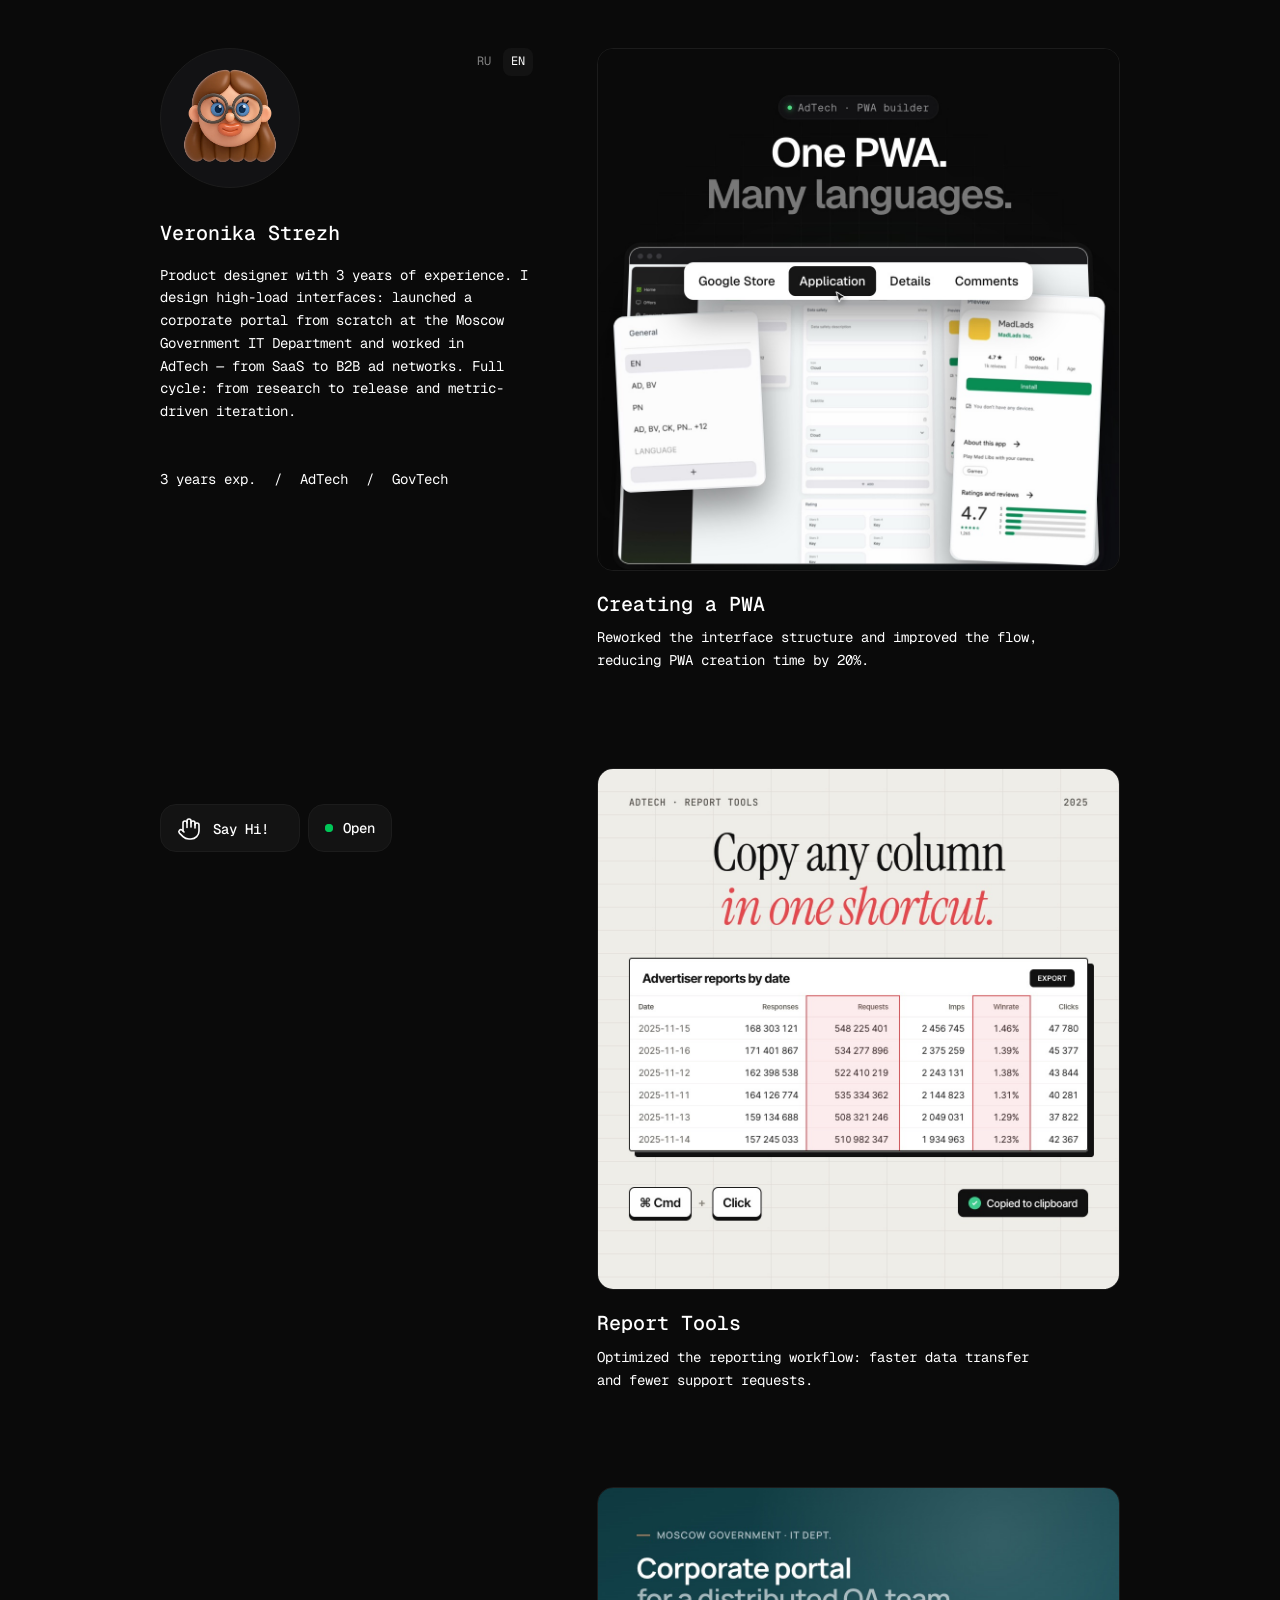
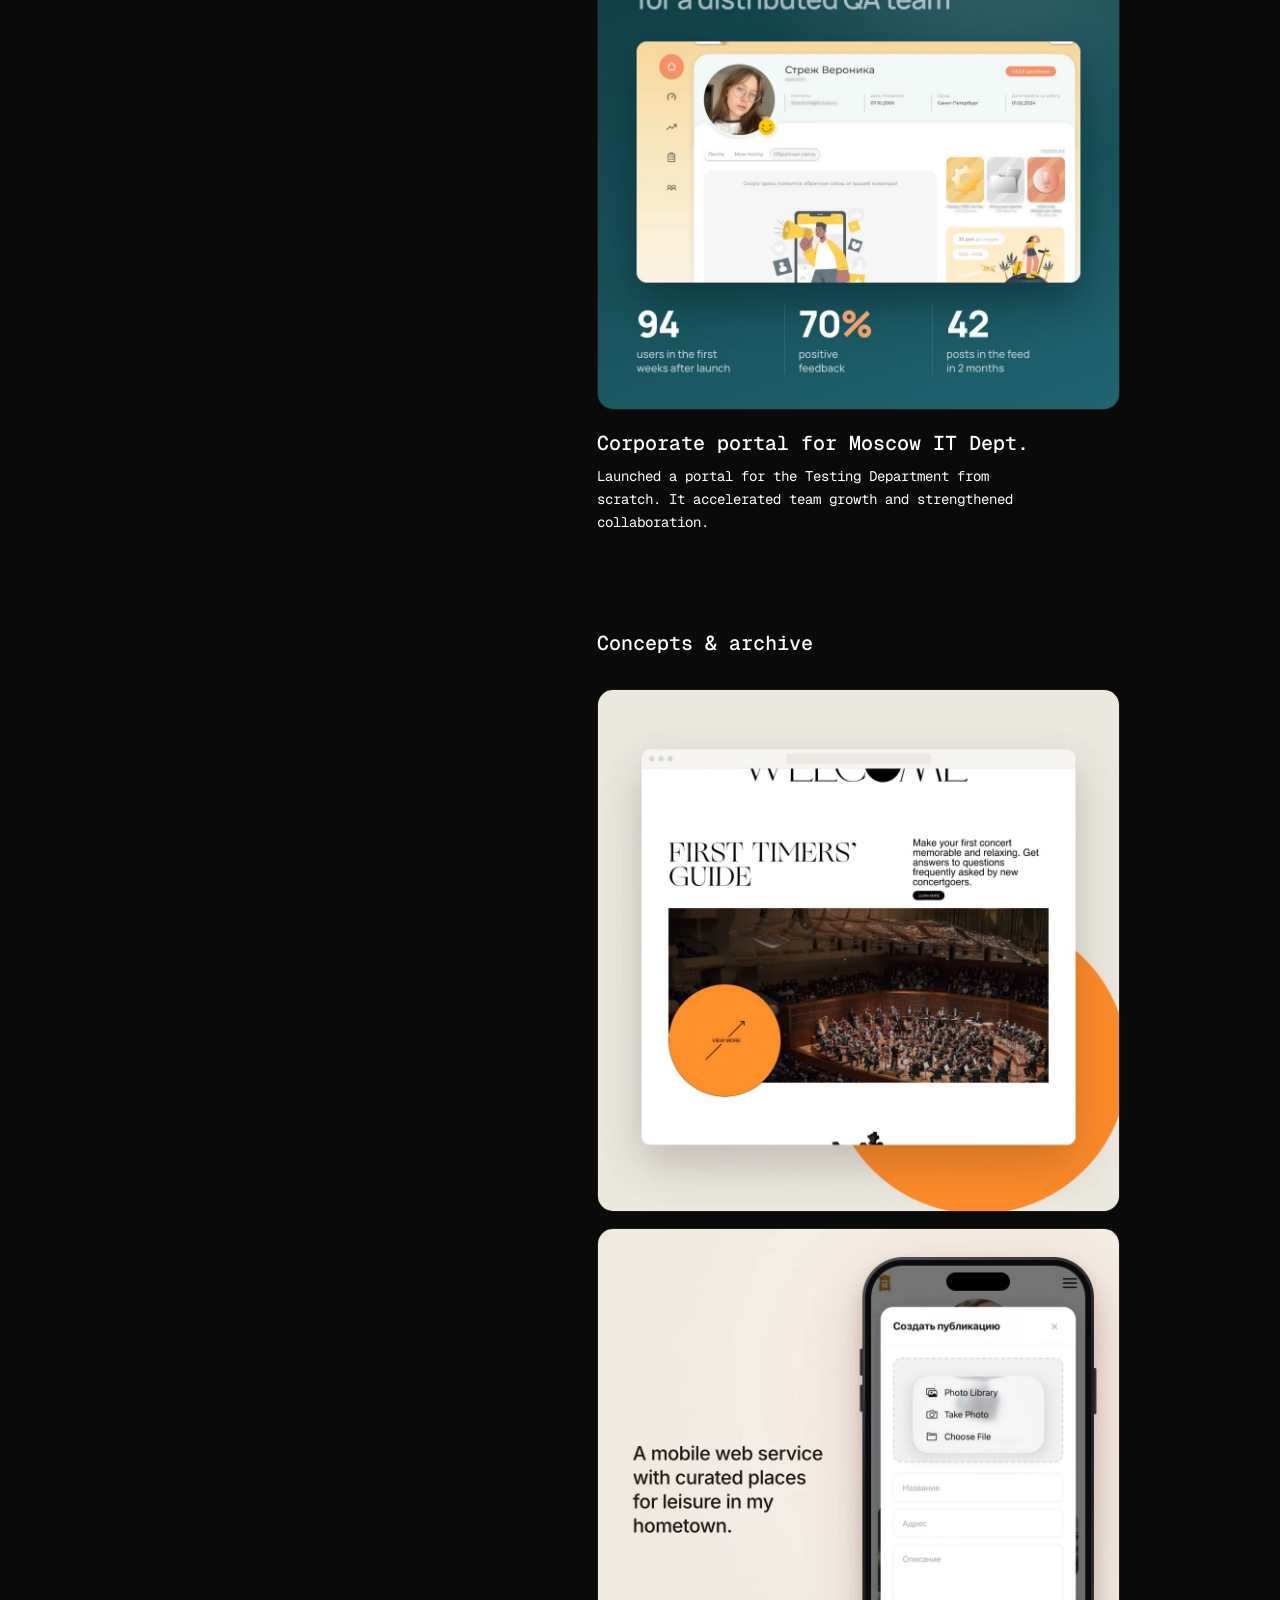
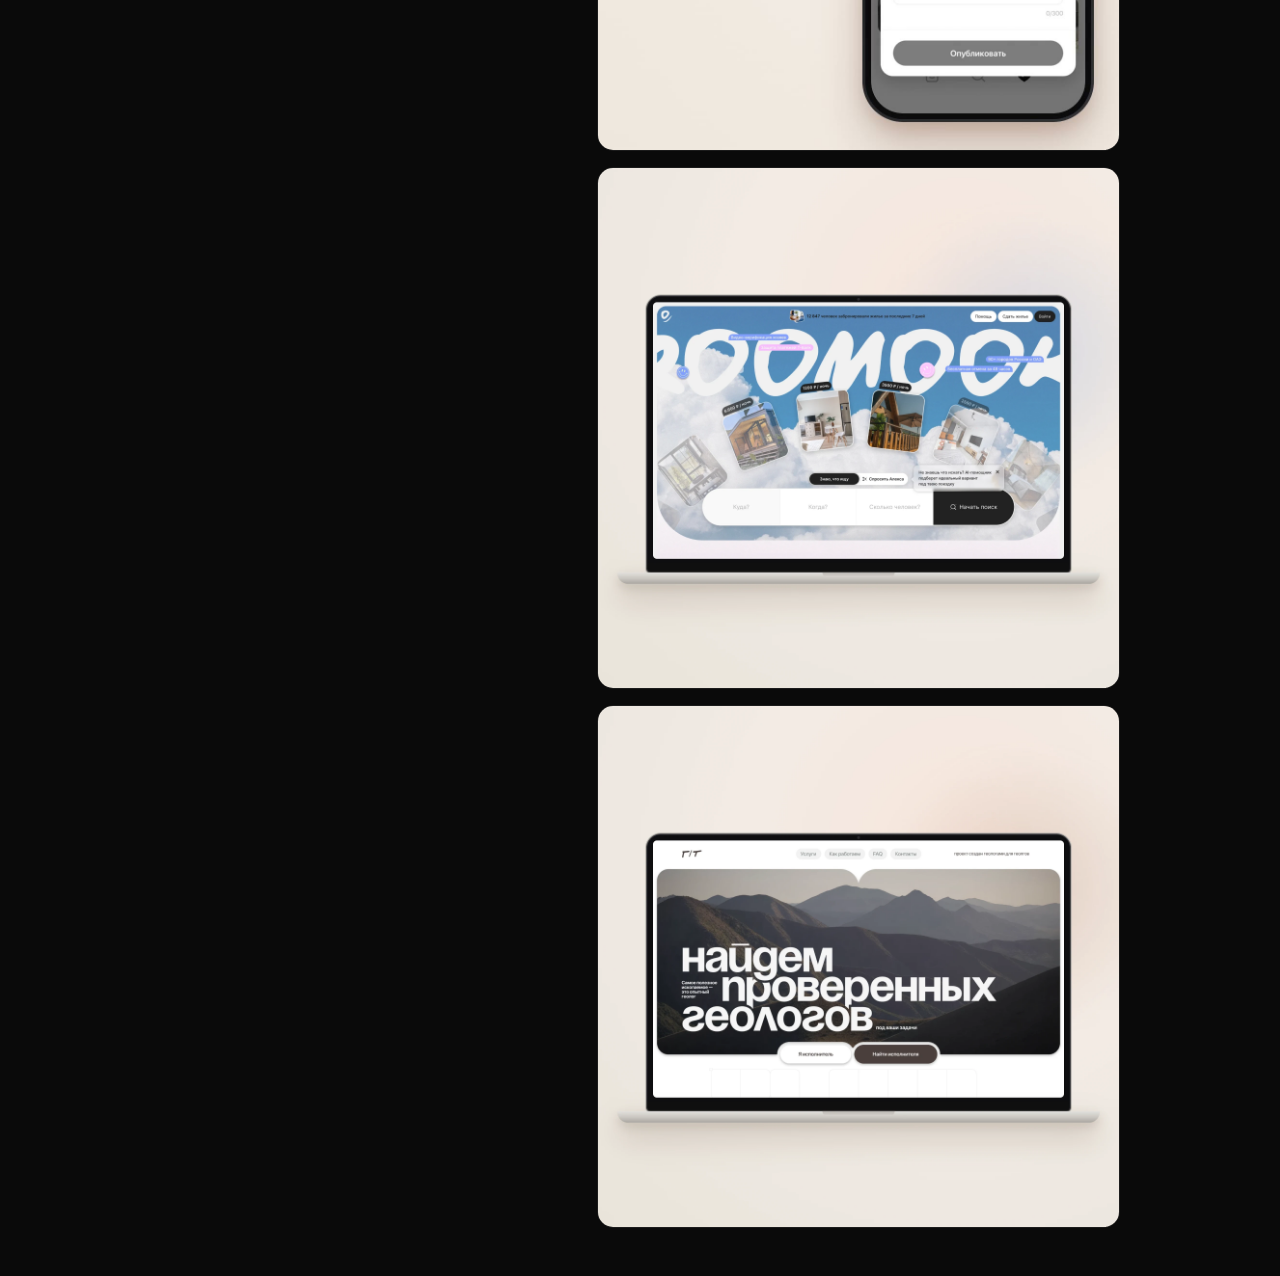
==== commit 42ca7262: "Fix case videos for Safari/iOS and restore missing portal image - Add light H.264 mp4 versions of th" ====
--- a/index.html
+++ b/index.html
@@ -160,8 +160,8 @@
          * Пока массив пустой, показываются заглушки.
          */
         const archive = [
-            { type: 'video', src: 'video/sfs-concept.mp4', ru: 'Концепт сайта San Francisco Symphony', en: 'San Francisco Symphony website concept' },
-            { type: 'video', src: 'video/syuda-post.mp4', ru: 'Сюдá — мобильный веб-сервис с подборками мест для досуга в родном городе.', en: 'Syuda — a mobile web service with curated places for leisure in my hometown.' },
+            { type: 'video', src: 'video/sfs-concept.mp4', poster: 'images/sfs-concept-poster.jpg', ru: 'Концепт сайта San Francisco Symphony', en: 'San Francisco Symphony website concept' },
+            { type: 'video', src: 'video/syuda-post.mp4', poster: 'images/syuda-post-poster.jpg', ru: 'Сюдá — мобильный веб-сервис с подборками мест для досуга в родном городе.', en: 'Syuda — a mobile web service with curated places for leisure in my hometown.' },
             { type: 'image', src: 'images/archive-roomoo.webp', full: 'images/archive-roomoo-full.webp', ru: 'Главный экран сервиса посуточной аренды жилья с AI-помощником', en: 'Home screen of a short-term rental service with an AI assistant' },
             { type: 'image', src: 'images/archive-geologists.webp', full: 'images/archive-geologists-full.webp', ru: 'Лендинг сервиса подбора проверенных геологов', en: 'Landing page of a service for finding verified geologists' },
         ];
@@ -230,7 +230,7 @@
 
         function mediaTag(item, inLightbox) {
             if (item.type === 'video') {
-                return `<video src="${item.src}" muted loop playsinline ${inLightbox ? 'autoplay' : 'preload="metadata"'}></video>`;
+                return `<video src="${item.src}"${item.poster ? ` poster="${item.poster}"` : ''} muted loop playsinline ${inLightbox ? 'autoplay' : 'preload="metadata"'}></video>`;
             }
             return `<img src="${item.src}" alt="${item[lang] || ''}" loading="lazy">`;
         }
